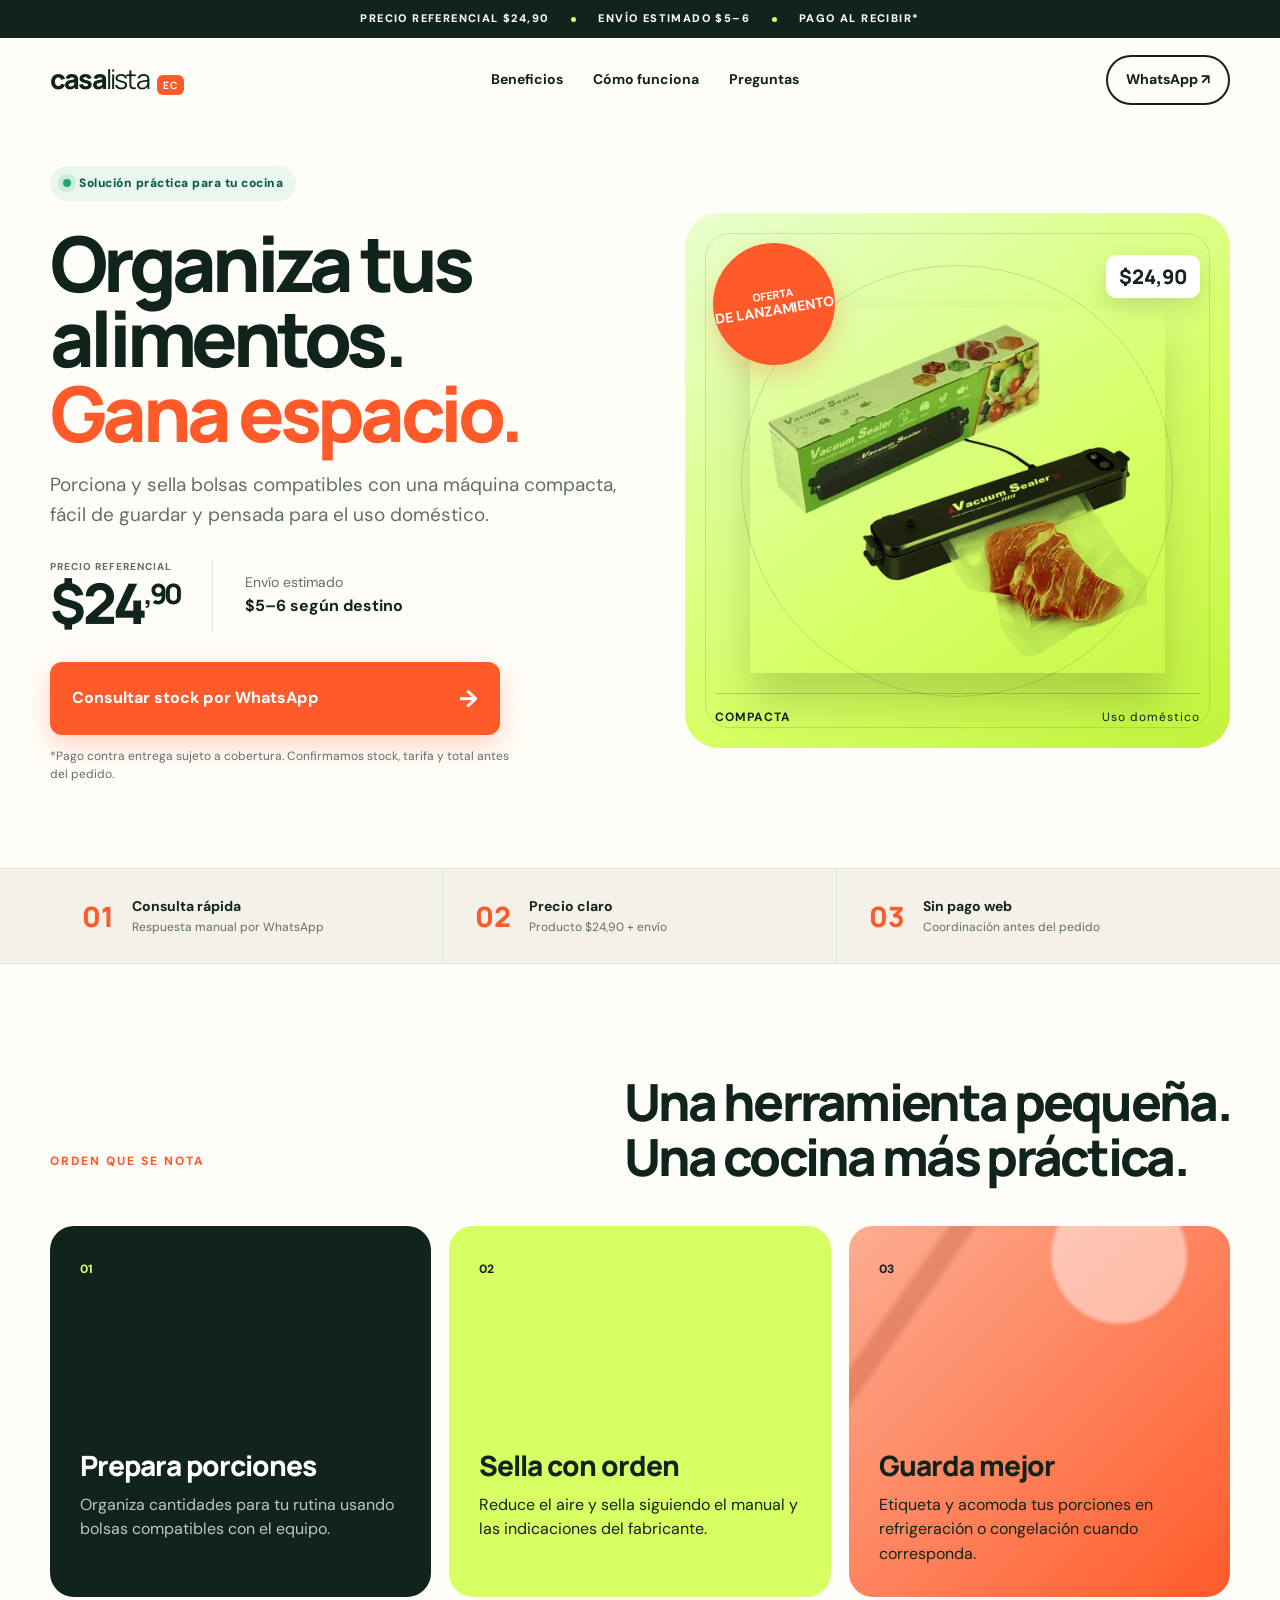
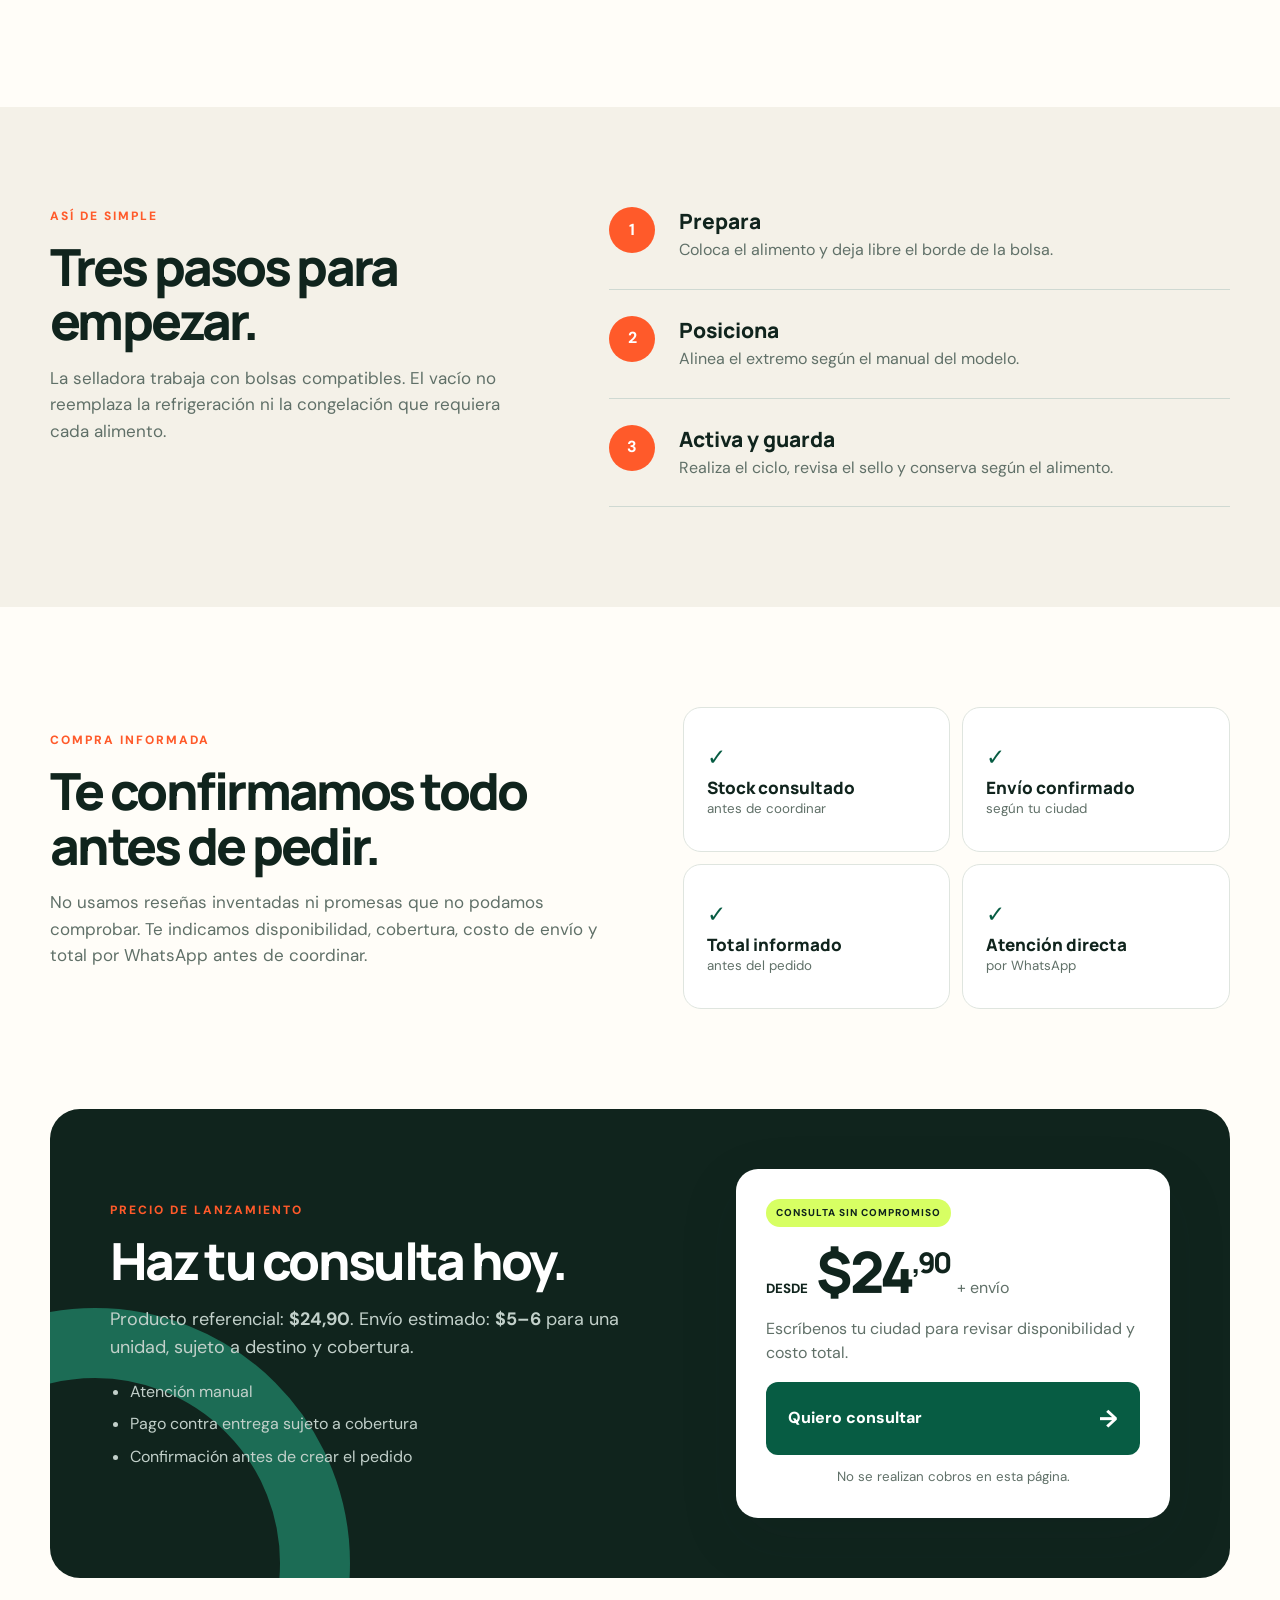
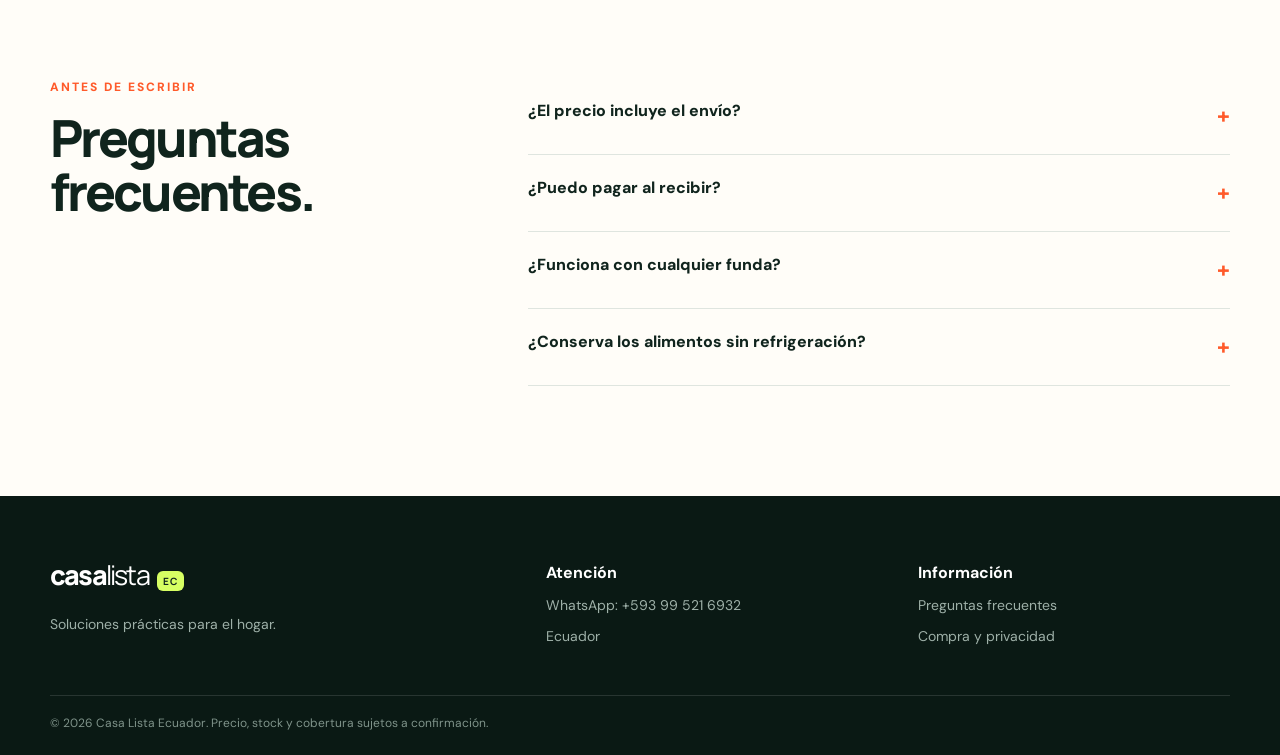
==== index.html @ 7fda0b77 "Launch Casa Lista landing page" ====
<!doctype html>
<html lang="es">
<head>
  <meta charset="utf-8">
  <meta name="viewport" content="width=device-width,initial-scale=1">
  <title>Casa Lista Ecuador | Selladora al vacío</title>
  <meta name="description" content="Selladora al vacío doméstica por $24,90. Consulta cobertura y envío en Ecuador por WhatsApp. Pago contra entrega sujeto a cobertura.">
  <meta name="theme-color" content="#ff5a2a">
  <link rel="icon" href="favicon.svg">
  <link rel="preload" href="assets/selladora.webp" as="image" type="image/webp">
  <link rel="stylesheet" href="styles.css">
</head>
<body>
  <div class="promo-strip" aria-label="Información de la oferta">
    <span>PRECIO REFERENCIAL $24,90</span><i></i><span>ENVÍO ESTIMADO $5–6</span><i></i><span>PAGO AL RECIBIR*</span>
  </div>

  <header class="nav shell">
    <a class="brand" href="#inicio" aria-label="Casa Lista Ecuador">casa<strong>lista</strong><b>EC</b></a>
    <nav aria-label="Navegación principal">
      <a href="#beneficios">Beneficios</a>
      <a href="#como">Cómo funciona</a>
      <a href="#preguntas">Preguntas</a>
    </nav>
    <a class="nav-wa" href="https://wa.me/593995216932?text=Hola%2C%20quiero%20informaci%C3%B3n%20sobre%20la%20selladora%20al%20vac%C3%ADo." target="_blank" rel="noopener">WhatsApp <span>↗</span></a>
  </header>

  <main id="inicio">
    <section class="hero shell">
      <div class="hero-copy">
        <div class="pill"><span></span> Solución práctica para tu cocina</div>
        <h1>Organiza tus alimentos.<br><em>Gana espacio.</em></h1>
        <p class="lead">Porciona y sella bolsas compatibles con una máquina compacta, fácil de guardar y pensada para el uso doméstico.</p>
        <div class="offer-row">
          <div><small>PRECIO REFERENCIAL</small><strong>$24<sup>,90</sup></strong></div>
          <p>Envío estimado<br><b>$5–6 según destino</b></p>
        </div>
        <a class="primary-cta" href="https://wa.me/593995216932?text=Hola%2C%20quiero%20confirmar%20stock%20de%20la%20selladora%20al%20vac%C3%ADo%20y%20el%20env%C3%ADo%20a%20mi%20ciudad." target="_blank" rel="noopener">Consultar stock por WhatsApp <span>→</span></a>
        <p class="fine">*Pago contra entrega sujeto a cobertura. Confirmamos stock, tarifa y total antes del pedido.</p>
      </div>
      <div class="product-stage" aria-label="Imagen del producto">
        <div class="burst">OFERTA<br><b>DE LANZAMIENTO</b></div>
        <div class="price-float">$24,90</div>
        <img src="assets/selladora.webp" alt="Selladora al vacío negra con caja y bolsa sellada" width="800" height="700">
        <div class="stage-note"><b>COMPACTA</b><span>Uso doméstico</span></div>
      </div>
    </section>

    <section class="trust-bar">
      <div class="shell trust-grid">
        <div><b>01</b><span><strong>Consulta rápida</strong>Respuesta manual por WhatsApp</span></div>
        <div><b>02</b><span><strong>Precio claro</strong>Producto $24,90 + envío</span></div>
        <div><b>03</b><span><strong>Sin pago web</strong>Coordinación antes del pedido</span></div>
      </div>
    </section>

    <section class="benefits shell" id="beneficios">
      <div class="section-head">
        <p class="kicker">ORDEN QUE SE NOTA</p>
        <h2>Una herramienta pequeña.<br>Una cocina más práctica.</h2>
      </div>
      <div class="benefit-grid">
        <article class="feature feature-dark"><span>01</span><h3>Prepara porciones</h3><p>Organiza cantidades para tu rutina usando bolsas compatibles con el equipo.</p></article>
        <article class="feature feature-lime"><span>02</span><h3>Sella con orden</h3><p>Reduce el aire y sella siguiendo el manual y las indicaciones del fabricante.</p></article>
        <article class="feature feature-photo"><div class="overlay"><span>03</span><h3>Guarda mejor</h3><p>Etiqueta y acomoda tus porciones en refrigeración o congelación cuando corresponda.</p></div></article>
      </div>
    </section>

    <section class="how" id="como">
      <div class="shell how-grid">
        <div>
          <p class="kicker">ASÍ DE SIMPLE</p>
          <h2>Tres pasos para empezar.</h2>
          <p class="muted">La selladora trabaja con bolsas compatibles. El vacío no reemplaza la refrigeración ni la congelación que requiera cada alimento.</p>
        </div>
        <ol>
          <li><b>1</b><div><strong>Prepara</strong><span>Coloca el alimento y deja libre el borde de la bolsa.</span></div></li>
          <li><b>2</b><div><strong>Posiciona</strong><span>Alinea el extremo según el manual del modelo.</span></div></li>
          <li><b>3</b><div><strong>Activa y guarda</strong><span>Realiza el ciclo, revisa el sello y conserva según el alimento.</span></div></li>
        </ol>
      </div>
    </section>

    <section class="proof shell">
      <div class="proof-copy">
        <p class="kicker">COMPRA INFORMADA</p>
        <h2>Te confirmamos todo antes de pedir.</h2>
        <p>No usamos reseñas inventadas ni promesas que no podamos comprobar. Te indicamos disponibilidad, cobertura, costo de envío y total por WhatsApp antes de coordinar.</p>
      </div>
      <div class="proof-cards">
        <div><span>✓</span><b>Stock consultado</b><small>antes de coordinar</small></div>
        <div><span>✓</span><b>Envío confirmado</b><small>según tu ciudad</small></div>
        <div><span>✓</span><b>Total informado</b><small>antes del pedido</small></div>
        <div><span>✓</span><b>Atención directa</b><small>por WhatsApp</small></div>
      </div>
    </section>

    <section class="sale shell" id="pedido">
      <div class="sale-copy">
        <p class="kicker">PRECIO DE LANZAMIENTO</p>
        <h2>Haz tu consulta hoy.</h2>
        <p>Producto referencial: <b>$24,90</b>. Envío estimado: <b>$5–6</b> para una unidad, sujeto a destino y cobertura.</p>
        <ul><li>Atención manual</li><li>Pago contra entrega sujeto a cobertura</li><li>Confirmación antes de crear el pedido</li></ul>
      </div>
      <div class="sale-card">
        <span class="sale-label">CONSULTA SIN COMPROMISO</span>
        <div class="sale-price"><small>DESDE</small><b>$24<sup>,90</sup></b><span>+ envío</span></div>
        <p>Escríbenos tu ciudad para revisar disponibilidad y costo total.</p>
        <a class="primary-cta green" href="https://wa.me/593995216932?text=Hola%2C%20estoy%20en%20%5BESCRIBE%20TU%20CIUDAD%5D%20y%20quiero%20confirmar%20el%20precio%20total%20de%20la%20selladora." target="_blank" rel="noopener">Quiero consultar <span>→</span></a>
        <small>No se realizan cobros en esta página.</small>
      </div>
    </section>

    <section class="faq shell" id="preguntas">
      <div><p class="kicker">ANTES DE ESCRIBIR</p><h2>Preguntas frecuentes.</h2></div>
      <div class="questions">
        <details><summary>¿El precio incluye el envío?</summary><p>No. El producto tiene un precio referencial de $24,90 y el envío se estima entre $5 y $6 según el destino. Confirmamos el total antes del pedido.</p></details>
        <details><summary>¿Puedo pagar al recibir?</summary><p>El pago contra entrega depende de la cobertura disponible para tu ciudad y dirección. Se confirma por WhatsApp.</p></details>
        <details><summary>¿Funciona con cualquier funda?</summary><p>Requiere bolsas compatibles con selladoras al vacío. Confirma los accesorios incluidos y la compatibilidad antes de pedir.</p></details>
        <details><summary>¿Conserva los alimentos sin refrigeración?</summary><p>No. El sellado al vacío no sustituye la refrigeración o congelación que requiera cada alimento.</p></details>
      </div>
    </section>
  </main>

  <footer>
    <div class="shell footer-grid">
      <div><a class="brand light" href="#inicio">casa<strong>lista</strong><b>EC</b></a><p>Soluciones prácticas para el hogar.</p></div>
      <div><b>Atención</b><a href="https://wa.me/593995216932" target="_blank" rel="noopener">WhatsApp: +593 99 521 6932</a><span>Ecuador</span></div>
      <div><b>Información</b><a href="#preguntas">Preguntas frecuentes</a><a href="privacidad.html">Compra y privacidad</a></div>
    </div>
    <p class="footer-note">© 2026 Casa Lista Ecuador. Precio, stock y cobertura sujetos a confirmación.</p>
  </footer>

  <a class="sticky-wa" href="https://wa.me/593995216932?text=Hola%2C%20quiero%20consultar%20por%20la%20selladora." target="_blank" rel="noopener" aria-label="Consultar por WhatsApp"><span>●</span> Consultar por WhatsApp</a>
</body>
</html>
---- styles.css ----
@import url('https://fonts.googleapis.com/css2?family=DM+Sans:wght@400;500;600;700;800&family=Manrope:wght@700;800&display=swap');
:root{--ink:#10241d;--paper:#fffdf8;--orange:#ff5a2a;--orange-dark:#dc3f14;--lime:#d7ff63;--green:#075c43;--cream:#f4f1e8;--muted:#607068;--line:#dfe5df;--white:#fff;--shadow:0 20px 60px rgba(16,36,29,.12)}
*{box-sizing:border-box}html{scroll-behavior:smooth;scroll-padding-top:85px}body{margin:0;color:var(--ink);background:var(--paper);font:16px/1.55 'DM Sans',sans-serif}a{color:inherit;text-decoration:none}img{max-width:100%;display:block}.shell{width:min(1180px,calc(100% - 40px));margin-inline:auto}.promo-strip{height:38px;padding:8px 18px;display:flex;align-items:center;justify-content:center;gap:22px;background:var(--ink);color:white;font-size:11px;font-weight:800;letter-spacing:1.4px;text-align:center}.promo-strip i{width:5px;height:5px;background:var(--lime);border-radius:50%}.nav{height:84px;display:flex;align-items:center;justify-content:space-between;gap:35px}.brand{font:800 27px/1 'Manrope',sans-serif;letter-spacing:-1.8px}.brand strong{font-weight:400}.brand b{display:inline-grid;place-items:center;margin-left:8px;padding:5px 6px;border-radius:6px;background:var(--orange);color:white;font-size:10px;letter-spacing:1px}.nav nav{display:flex;gap:30px;font-size:14px;font-weight:700}.nav nav a:hover{color:var(--orange)}.nav-wa{padding:12px 18px;border:2px solid var(--ink);border-radius:999px;font-size:14px;font-weight:800}.nav-wa:hover{background:var(--ink);color:white}.hero{min-height:660px;padding-block:44px 72px;display:grid;grid-template-columns:1.03fr .97fr;gap:56px;align-items:center}.pill{display:inline-flex;align-items:center;gap:8px;padding:8px 13px;border-radius:999px;background:#eaf7ef;color:var(--green);font-size:12px;font-weight:800;letter-spacing:.5px}.pill span{width:8px;height:8px;border-radius:50%;background:#22a672;box-shadow:0 0 0 5px #c9edda}.hero h1{margin:24px 0 20px;font:800 clamp(48px,6vw,82px)/.98 'Manrope',sans-serif;letter-spacing:-4.7px}.hero h1 em{color:var(--orange);font-style:normal}.lead{max-width:590px;color:var(--muted);font-size:19px}.offer-row{display:flex;align-items:center;gap:32px;margin:30px 0}.offer-row>div{padding-right:32px;border-right:1px solid var(--line)}.offer-row small{display:block;color:var(--muted);font-size:10px;font-weight:800;letter-spacing:1px}.offer-row strong{font:800 56px/1 'Manrope',sans-serif;letter-spacing:-3px}.offer-row sup,.sale-price sup{font-size:.5em;vertical-align:super}.offer-row p{margin:0;color:var(--muted);font-size:14px}.offer-row p b{color:var(--ink);font-size:16px}.primary-cta{display:flex;align-items:center;justify-content:space-between;gap:24px;width:min(100%,450px);padding:18px 22px;border-radius:12px;background:var(--orange);color:white;font-weight:800;box-shadow:0 10px 26px rgba(255,90,42,.25);transition:.2s}.primary-cta:hover{transform:translateY(-2px);background:var(--orange-dark)}.primary-cta span{font-size:24px}.fine{font-size:12px;color:var(--muted);max-width:470px}.product-stage{position:relative;min-height:535px;display:grid;place-items:center;padding:70px 28px 50px;overflow:hidden;border-radius:34px;background:linear-gradient(145deg,#e7ffd0,#d7ff63 60%,#c1f43c)}.product-stage:before{content:"";position:absolute;width:430px;height:430px;border:1px solid rgba(16,36,29,.15);border-radius:50%}.product-stage:after{content:"";position:absolute;inset:20px;border:1px solid rgba(16,36,29,.12);border-radius:24px}.product-stage img{position:relative;z-index:2;width:100%;max-height:365px;object-fit:contain;mix-blend-mode:multiply;filter:drop-shadow(0 28px 22px rgba(16,36,29,.18))}.burst{position:absolute;z-index:3;top:30px;left:28px;width:122px;height:122px;display:grid;place-content:center;text-align:center;border-radius:50%;background:var(--orange);color:white;font-size:11px;font-weight:700;line-height:1.2;transform:rotate(-9deg);box-shadow:0 10px 25px #ff5a2a45}.burst b{font-size:14px}.price-float{position:absolute;z-index:3;top:42px;right:30px;padding:8px 13px;border-radius:10px;background:white;font:800 20px 'Manrope',sans-serif;box-shadow:0 8px 25px #10241d22}.stage-note{position:absolute;z-index:3;left:30px;right:30px;bottom:22px;display:flex;justify-content:space-between;border-top:1px solid rgba(16,36,29,.2);padding-top:14px;font-size:12px;letter-spacing:1px}.trust-bar{background:var(--cream);border-block:1px solid var(--line)}.trust-grid{display:grid;grid-template-columns:repeat(3,1fr)}.trust-grid>div{display:flex;align-items:center;gap:18px;padding:27px 32px;border-right:1px solid var(--line)}.trust-grid>div:last-child{border:0}.trust-grid b{font:800 28px 'Manrope',sans-serif;color:var(--orange)}.trust-grid span{display:grid;font-size:12px;color:var(--muted)}.trust-grid strong{color:var(--ink);font-size:14px}.benefits{padding-block:110px}.section-head{display:flex;align-items:end;justify-content:space-between;margin-bottom:42px}.section-head h2,.how h2,.proof h2,.sale h2,.faq h2{margin:0;font:800 clamp(35px,4vw,54px)/1.07 'Manrope',sans-serif;letter-spacing:-2.7px}.kicker{margin:0 0 13px;color:var(--orange);font-size:12px;font-weight:800;letter-spacing:2px}.benefit-grid{display:grid;grid-template-columns:repeat(3,1fr);gap:18px}.feature{min-height:370px;padding:30px;border-radius:24px}.feature span{font-size:12px;font-weight:800}.feature h3{margin:165px 0 9px;font:800 28px 'Manrope',sans-serif;letter-spacing:-1px}.feature p{margin:0}.feature-dark{background:var(--ink);color:white}.feature-dark span{color:var(--lime)}.feature-dark p{color:#b9c9c2}.feature-lime{background:var(--lime)}.feature-photo{position:relative;overflow:hidden;background:linear-gradient(135deg,#fdad91,#ff5a2a)}.feature-photo:before{content:"";position:absolute;inset:-20%;background:radial-gradient(circle at 65% 20%,#fff7 0 12%,transparent 13%),linear-gradient(125deg,transparent 25%,#8b250b33 26% 28%,transparent 29%)}.feature-photo .overlay{position:relative;z-index:2}.how{padding-block:100px;background:var(--cream)}.how-grid{display:grid;grid-template-columns:.85fr 1.15fr;gap:100px;align-items:start}.muted{color:var(--muted);font-size:17px}.how ol{margin:0;padding:0;list-style:none}.how li{display:flex;gap:24px;padding:26px 0;border-bottom:1px solid #cfd9d2}.how li:first-child{padding-top:0}.how li>b{width:46px;height:46px;display:grid;place-items:center;flex:none;border-radius:50%;background:var(--orange);color:white}.how li div{display:grid;gap:3px}.how li strong{font:800 21px 'Manrope',sans-serif}.how li span{color:var(--muted)}.proof{padding-block:100px;display:grid;grid-template-columns:1fr 1fr;gap:85px;align-items:center}.proof-copy>p:last-child{color:var(--muted);font-size:17px}.proof-cards{display:grid;grid-template-columns:1fr 1fr;gap:12px}.proof-cards div{min-height:145px;padding:23px;border:1px solid var(--line);border-radius:18px;background:white;display:flex;flex-direction:column;justify-content:center}.proof-cards span{color:var(--green);font-size:23px}.proof-cards b{font:800 17px 'Manrope',sans-serif}.proof-cards small{color:var(--muted)}.sale{margin-bottom:100px;padding:60px;border-radius:30px;background:var(--ink);color:white;display:grid;grid-template-columns:1fr .78fr;gap:70px;align-items:center;overflow:hidden;position:relative}.sale:before{content:"";position:absolute;width:370px;height:370px;border-radius:50%;border:70px solid #1c6c55;left:-210px;bottom:-240px}.sale-copy,.sale-card{position:relative;z-index:1}.sale-copy>p:not(.kicker){color:#c2d0ca;font-size:18px}.sale ul{padding-left:20px;color:#c2d0ca}.sale li{margin:8px 0}.sale-card{padding:30px;border-radius:22px;background:white;color:var(--ink);box-shadow:var(--shadow)}.sale-label{display:inline-block;padding:6px 10px;border-radius:999px;background:var(--lime);font-size:10px;font-weight:800;letter-spacing:1px}.sale-price{display:flex;align-items:baseline;gap:8px;margin:16px 0}.sale-price small{font-weight:800}.sale-price b{font:800 57px/1 'Manrope',sans-serif;letter-spacing:-3px}.sale-price span{color:var(--muted)}.sale-card p{color:var(--muted)}.primary-cta.green{background:var(--green);box-shadow:none}.sale-card>small{display:block;margin-top:12px;color:var(--muted);text-align:center}.faq{padding-bottom:110px;display:grid;grid-template-columns:.7fr 1.3fr;gap:100px}.questions details{padding:21px 0;border-bottom:1px solid var(--line)}.questions summary{cursor:pointer;font-weight:800;list-style:none;display:flex;justify-content:space-between}.questions summary:after{content:"+";color:var(--orange);font-size:22px}.questions details[open] summary:after{content:"−"}.questions p{color:var(--muted);margin:12px 32px 0 0}footer{padding:65px 0 22px;background:#0a1914;color:white}.footer-grid{display:grid;grid-template-columns:1.4fr 1fr 1fr;gap:60px}.brand.light b{background:var(--lime);color:var(--ink)}.footer-grid>div{display:flex;flex-direction:column;align-items:flex-start;gap:9px}.footer-grid p,.footer-grid span,.footer-grid a:not(.brand){color:#9eb0a8;font-size:14px}.footer-grid a:not(.brand):hover{color:white}.footer-note{width:min(1180px,calc(100% - 40px));margin:45px auto 0;padding-top:18px;border-top:1px solid #ffffff1f;color:#7f938a;font-size:12px}.sticky-wa{display:none}.legal{max-width:760px;padding-block:70px 110px}.legal h1{font:800 56px/1.05 'Manrope',sans-serif;letter-spacing:-3px}.legal h2{margin:35px 0 7px}.legal p{color:var(--muted)}
@media(max-width:850px){.nav nav{display:none}.hero{grid-template-columns:1fr;padding-top:25px}.hero-copy{order:2}.product-stage{min-height:440px}.trust-grid{grid-template-columns:1fr}.trust-grid>div{border-right:0;border-bottom:1px solid var(--line)}.benefit-grid{grid-template-columns:1fr}.feature{min-height:290px}.feature h3{margin-top:100px}.how-grid,.proof,.sale,.faq{grid-template-columns:1fr;gap:40px}.sale{margin-inline:20px;width:auto;padding:40px 28px}.footer-grid{grid-template-columns:1fr 1fr}.footer-grid>div:first-child{grid-column:1/-1}}
@media(max-width:560px){.shell{width:min(100% - 28px,1180px)}.promo-strip{gap:10px;font-size:9px;letter-spacing:.7px}.promo-strip span:nth-of-type(2){display:none}.nav{height:70px}.nav-wa{padding:9px 13px}.hero{padding-bottom:50px;gap:28px}.hero h1{font-size:47px;letter-spacing:-3px}.lead{font-size:16px}.offer-row{gap:18px}.offer-row>div{padding-right:18px}.offer-row strong{font-size:48px}.product-stage{min-height:370px;border-radius:24px;padding:65px 16px 45px}.product-stage img{max-height:260px}.burst{width:93px;height:93px;left:17px;top:18px;font-size:9px}.burst b{font-size:11px}.price-float{right:18px;top:24px}.stage-note{left:20px;right:20px}.benefits,.how,.proof{padding-block:70px}.section-head{display:block}.section-head h2,.how h2,.proof h2,.sale h2,.faq h2{font-size:38px}.benefit-grid{margin-top:30px}.proof-cards{grid-template-columns:1fr 1fr}.proof-cards div{padding:17px}.sale{margin-bottom:70px}.faq{padding-bottom:80px}.footer-grid{grid-template-columns:1fr}.footer-grid>div:first-child{grid-column:auto}.sticky-wa{display:flex;position:fixed;z-index:20;left:14px;right:14px;bottom:12px;justify-content:center;align-items:center;gap:8px;padding:14px;border-radius:999px;background:#1bab61;color:white;font-weight:800;box-shadow:0 10px 30px #0a191455}.sticky-wa span{font-size:18px}body{padding-bottom:65px}}
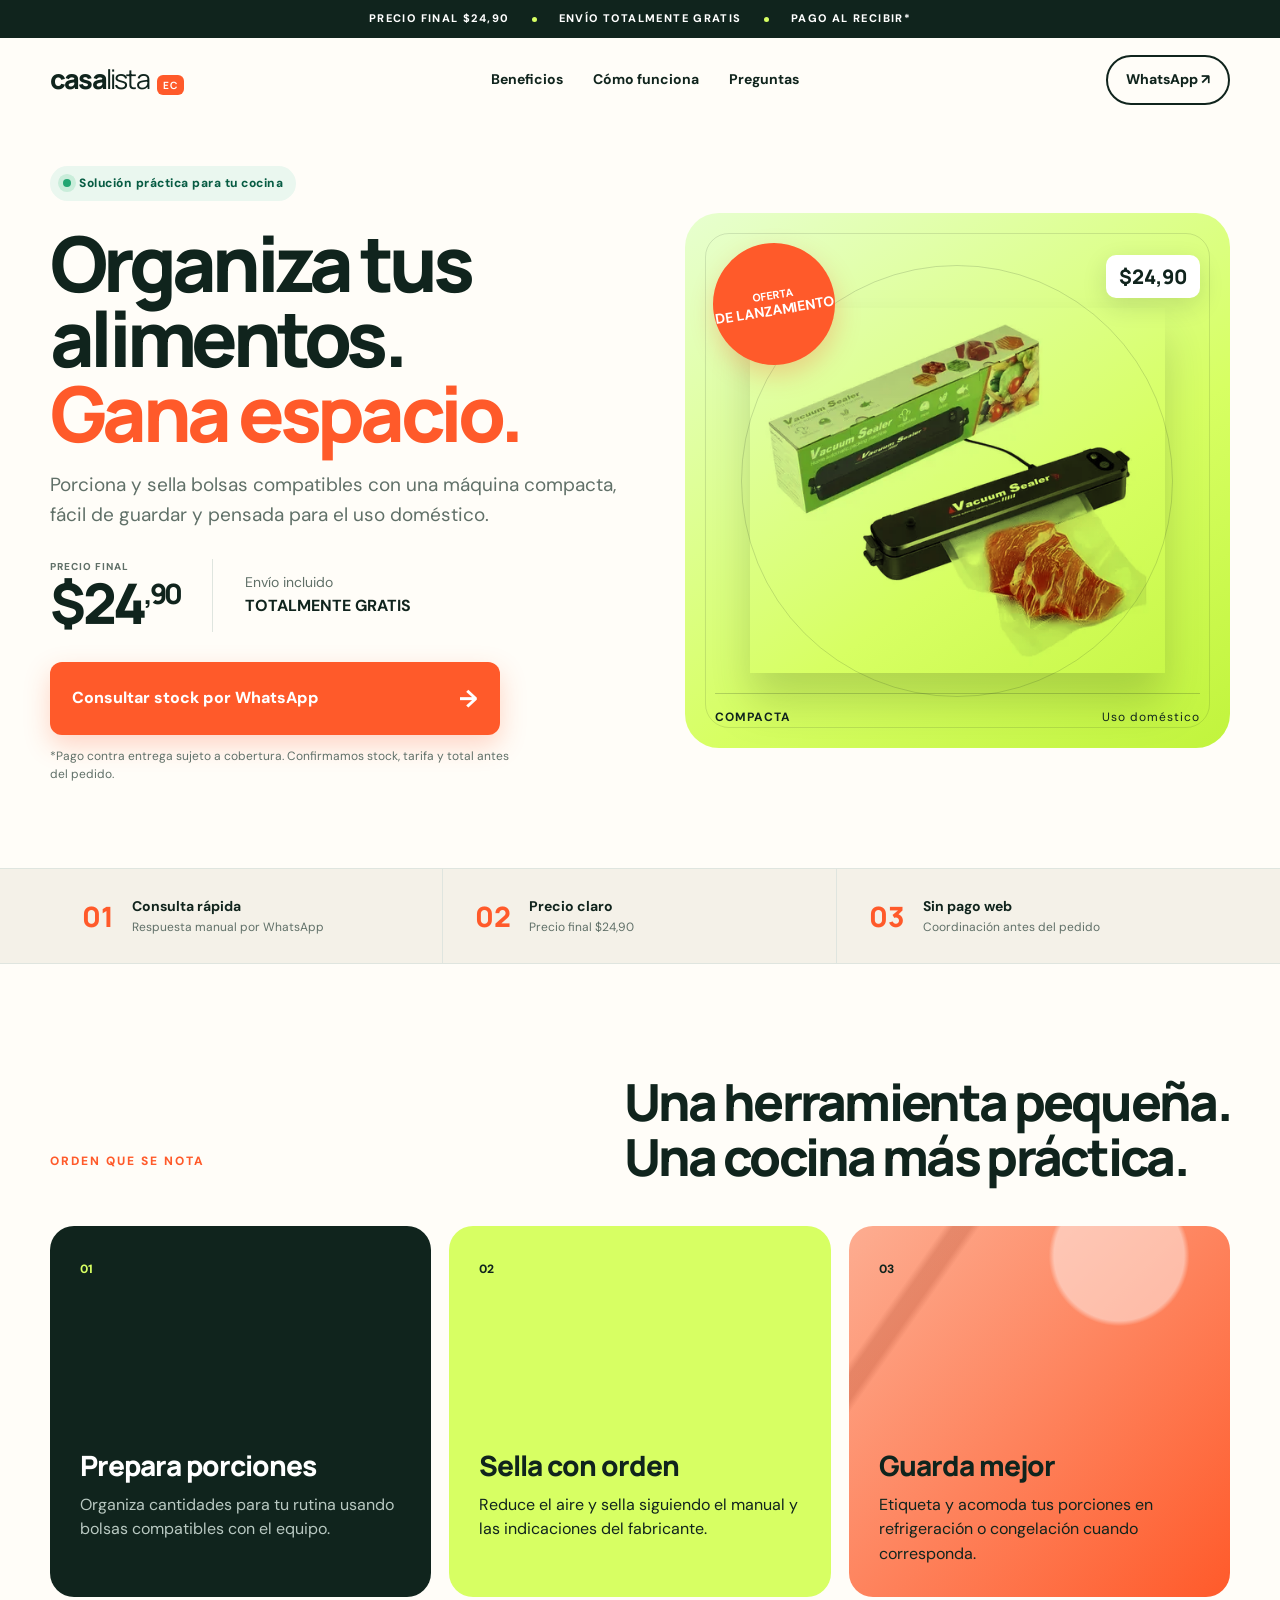
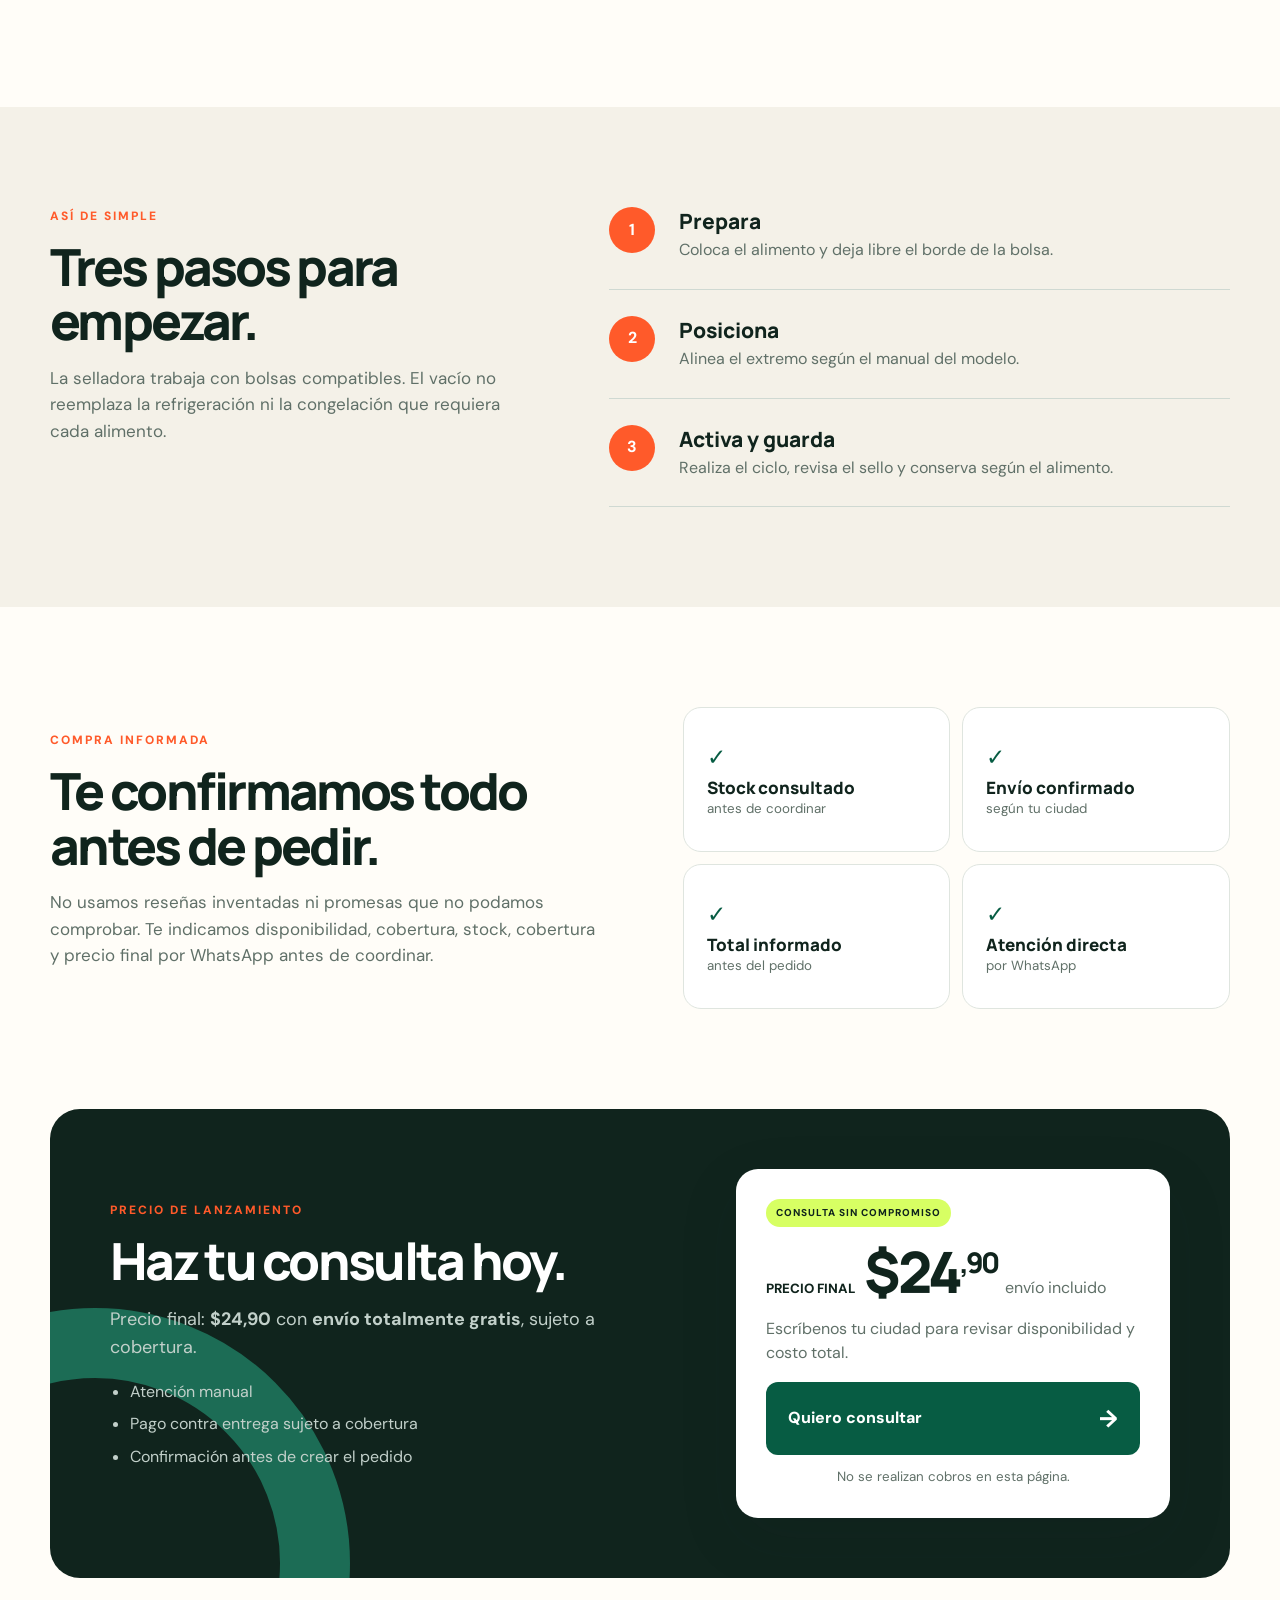
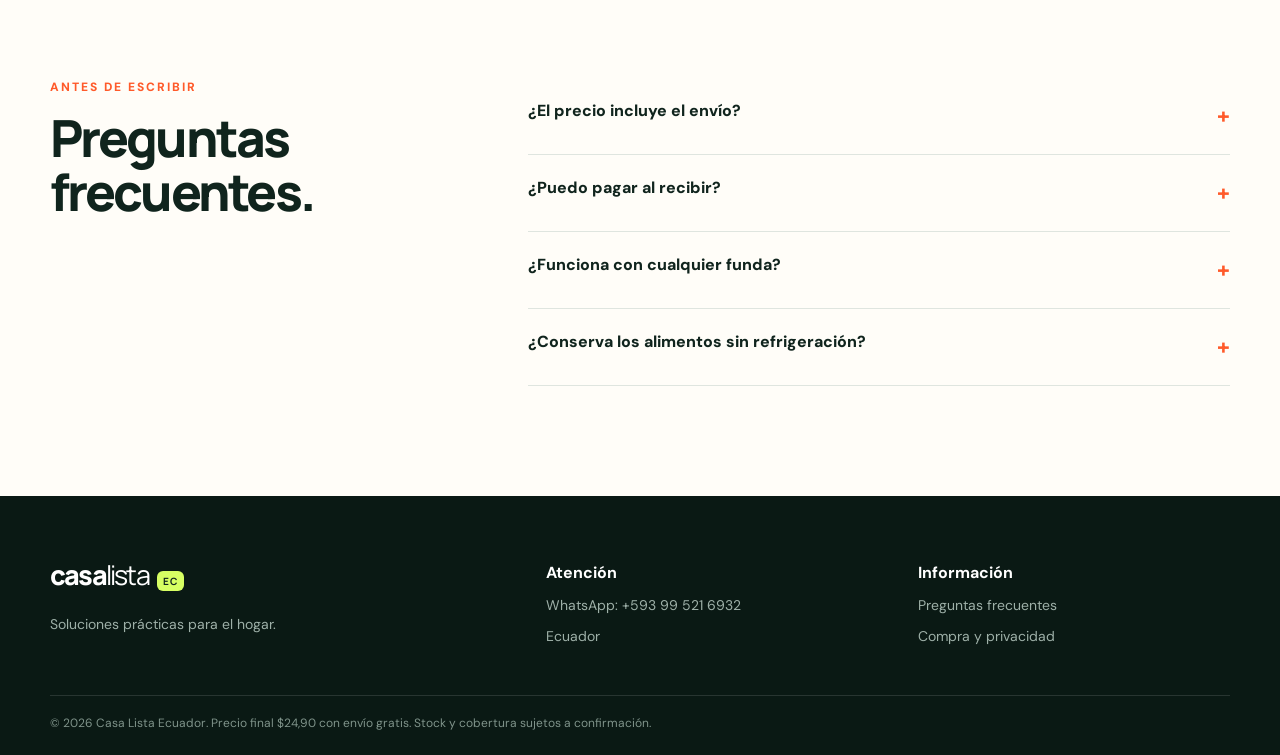
==== commit bae54382: "Include free shipping in final price" ====
--- a/index.html
+++ b/index.html
@@ -4,7 +4,7 @@
   <meta charset="utf-8">
   <meta name="viewport" content="width=device-width,initial-scale=1">
   <title>Casa Lista Ecuador | Selladora al vacío</title>
-  <meta name="description" content="Selladora al vacío doméstica por $24,90. Consulta cobertura y envío en Ecuador por WhatsApp. Pago contra entrega sujeto a cobertura.">
+  <meta name="description" content="Selladora al vacío doméstica por $24,90 con envío totalmente gratis. Consulta cobertura en Ecuador por WhatsApp. Pago contra entrega sujeto a cobertura.">
   <meta name="theme-color" content="#ff5a2a">
   <link rel="icon" href="favicon.svg">
   <link rel="preload" href="assets/selladora.webp" as="image" type="image/webp">
@@ -12,7 +12,7 @@
 </head>
 <body>
   <div class="promo-strip" aria-label="Información de la oferta">
-    <span>PRECIO REFERENCIAL $24,90</span><i></i><span>ENVÍO ESTIMADO $5–6</span><i></i><span>PAGO AL RECIBIR*</span>
+    <span>PRECIO FINAL $24,90</span><i></i><span>ENVÍO TOTALMENTE GRATIS</span><i></i><span>PAGO AL RECIBIR*</span>
   </div>
 
   <header class="nav shell">
@@ -32,10 +32,10 @@
         <h1>Organiza tus alimentos.<br><em>Gana espacio.</em></h1>
         <p class="lead">Porciona y sella bolsas compatibles con una máquina compacta, fácil de guardar y pensada para el uso doméstico.</p>
         <div class="offer-row">
-          <div><small>PRECIO REFERENCIAL</small><strong>$24<sup>,90</sup></strong></div>
-          <p>Envío estimado<br><b>$5–6 según destino</b></p>
+          <div><small>PRECIO FINAL</small><strong>$24<sup>,90</sup></strong></div>
+          <p>Envío incluido<br><b>TOTALMENTE GRATIS</b></p>
         </div>
-        <a class="primary-cta" href="https://wa.me/593995216932?text=Hola%2C%20quiero%20confirmar%20stock%20de%20la%20selladora%20al%20vac%C3%ADo%20y%20el%20env%C3%ADo%20a%20mi%20ciudad." target="_blank" rel="noopener">Consultar stock por WhatsApp <span>→</span></a>
+        <a class="primary-cta" href="https://wa.me/593995216932?text=Hola%2C%20quiero%20confirmar%20stock%20de%20la%20selladora%20al%20vac%C3%ADo%20con%20env%C3%ADo%20gratis%20a%20mi%20ciudad." target="_blank" rel="noopener">Consultar stock por WhatsApp <span>→</span></a>
         <p class="fine">*Pago contra entrega sujeto a cobertura. Confirmamos stock, tarifa y total antes del pedido.</p>
       </div>
       <div class="product-stage" aria-label="Imagen del producto">
@@ -49,7 +49,7 @@
     <section class="trust-bar">
       <div class="shell trust-grid">
         <div><b>01</b><span><strong>Consulta rápida</strong>Respuesta manual por WhatsApp</span></div>
-        <div><b>02</b><span><strong>Precio claro</strong>Producto $24,90 + envío</span></div>
+        <div><b>02</b><span><strong>Precio claro</strong>Precio final $24,90</span></div>
         <div><b>03</b><span><strong>Sin pago web</strong>Coordinación antes del pedido</span></div>
       </div>
     </section>
@@ -85,7 +85,7 @@
       <div class="proof-copy">
         <p class="kicker">COMPRA INFORMADA</p>
         <h2>Te confirmamos todo antes de pedir.</h2>
-        <p>No usamos reseñas inventadas ni promesas que no podamos comprobar. Te indicamos disponibilidad, cobertura, costo de envío y total por WhatsApp antes de coordinar.</p>
+        <p>No usamos reseñas inventadas ni promesas que no podamos comprobar. Te indicamos disponibilidad, cobertura, stock, cobertura y precio final por WhatsApp antes de coordinar.</p>
       </div>
       <div class="proof-cards">
         <div><span>✓</span><b>Stock consultado</b><small>antes de coordinar</small></div>
@@ -99,14 +99,14 @@
       <div class="sale-copy">
         <p class="kicker">PRECIO DE LANZAMIENTO</p>
         <h2>Haz tu consulta hoy.</h2>
-        <p>Producto referencial: <b>$24,90</b>. Envío estimado: <b>$5–6</b> para una unidad, sujeto a destino y cobertura.</p>
+        <p>Precio final: <b>$24,90</b> con <b>envío totalmente gratis</b>, sujeto a cobertura.</p>
         <ul><li>Atención manual</li><li>Pago contra entrega sujeto a cobertura</li><li>Confirmación antes de crear el pedido</li></ul>
       </div>
       <div class="sale-card">
         <span class="sale-label">CONSULTA SIN COMPROMISO</span>
-        <div class="sale-price"><small>DESDE</small><b>$24<sup>,90</sup></b><span>+ envío</span></div>
+        <div class="sale-price"><small>PRECIO FINAL</small><b>$24<sup>,90</sup></b><span>envío incluido</span></div>
         <p>Escríbenos tu ciudad para revisar disponibilidad y costo total.</p>
-        <a class="primary-cta green" href="https://wa.me/593995216932?text=Hola%2C%20estoy%20en%20%5BESCRIBE%20TU%20CIUDAD%5D%20y%20quiero%20confirmar%20el%20precio%20total%20de%20la%20selladora." target="_blank" rel="noopener">Quiero consultar <span>→</span></a>
+        <a class="primary-cta green" href="https://wa.me/593995216932?text=Hola%2C%20estoy%20en%20%5BESCRIBE%20TU%20CIUDAD%5D%20y%20quiero%20confirmar%20stock%20de%20la%20selladora%20a%20%2424%2C90%20con%20env%C3%ADo%20gratis." target="_blank" rel="noopener">Quiero consultar <span>→</span></a>
         <small>No se realizan cobros en esta página.</small>
       </div>
     </section>
@@ -114,7 +114,7 @@
     <section class="faq shell" id="preguntas">
       <div><p class="kicker">ANTES DE ESCRIBIR</p><h2>Preguntas frecuentes.</h2></div>
       <div class="questions">
-        <details><summary>¿El precio incluye el envío?</summary><p>No. El producto tiene un precio referencial de $24,90 y el envío se estima entre $5 y $6 según el destino. Confirmamos el total antes del pedido.</p></details>
+        <details><summary>¿El precio incluye el envío?</summary><p>Sí. Los $24,90 incluyen el producto y el envío. Solo confirmamos que exista cobertura para tu ciudad antes de coordinar el pedido.</p></details>
         <details><summary>¿Puedo pagar al recibir?</summary><p>El pago contra entrega depende de la cobertura disponible para tu ciudad y dirección. Se confirma por WhatsApp.</p></details>
         <details><summary>¿Funciona con cualquier funda?</summary><p>Requiere bolsas compatibles con selladoras al vacío. Confirma los accesorios incluidos y la compatibilidad antes de pedir.</p></details>
         <details><summary>¿Conserva los alimentos sin refrigeración?</summary><p>No. El sellado al vacío no sustituye la refrigeración o congelación que requiera cada alimento.</p></details>
@@ -128,7 +128,7 @@
       <div><b>Atención</b><a href="https://wa.me/593995216932" target="_blank" rel="noopener">WhatsApp: +593 99 521 6932</a><span>Ecuador</span></div>
       <div><b>Información</b><a href="#preguntas">Preguntas frecuentes</a><a href="privacidad.html">Compra y privacidad</a></div>
     </div>
-    <p class="footer-note">© 2026 Casa Lista Ecuador. Precio, stock y cobertura sujetos a confirmación.</p>
+    <p class="footer-note">© 2026 Casa Lista Ecuador. Precio final $24,90 con envío gratis. Stock y cobertura sujetos a confirmación.</p>
   </footer>
 
   <a class="sticky-wa" href="https://wa.me/593995216932?text=Hola%2C%20quiero%20consultar%20por%20la%20selladora." target="_blank" rel="noopener" aria-label="Consultar por WhatsApp"><span>●</span> Consultar por WhatsApp</a>
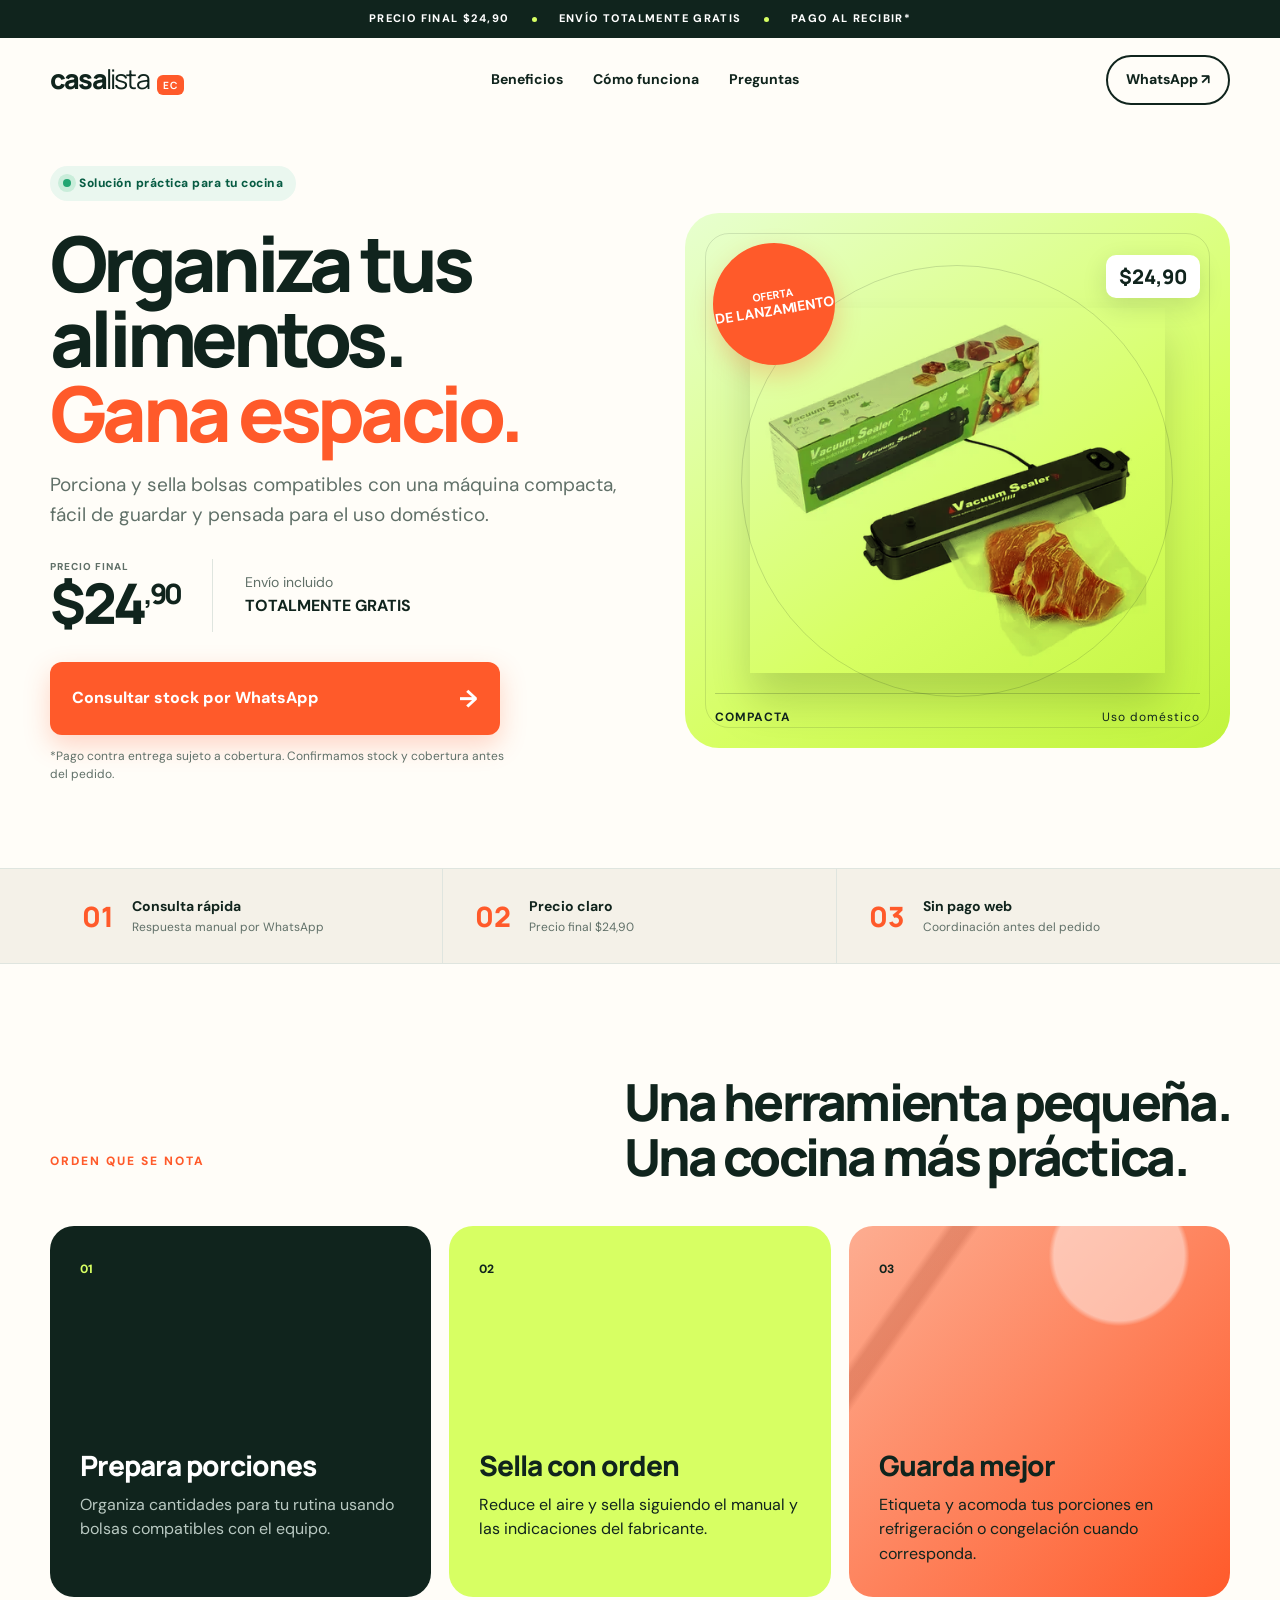
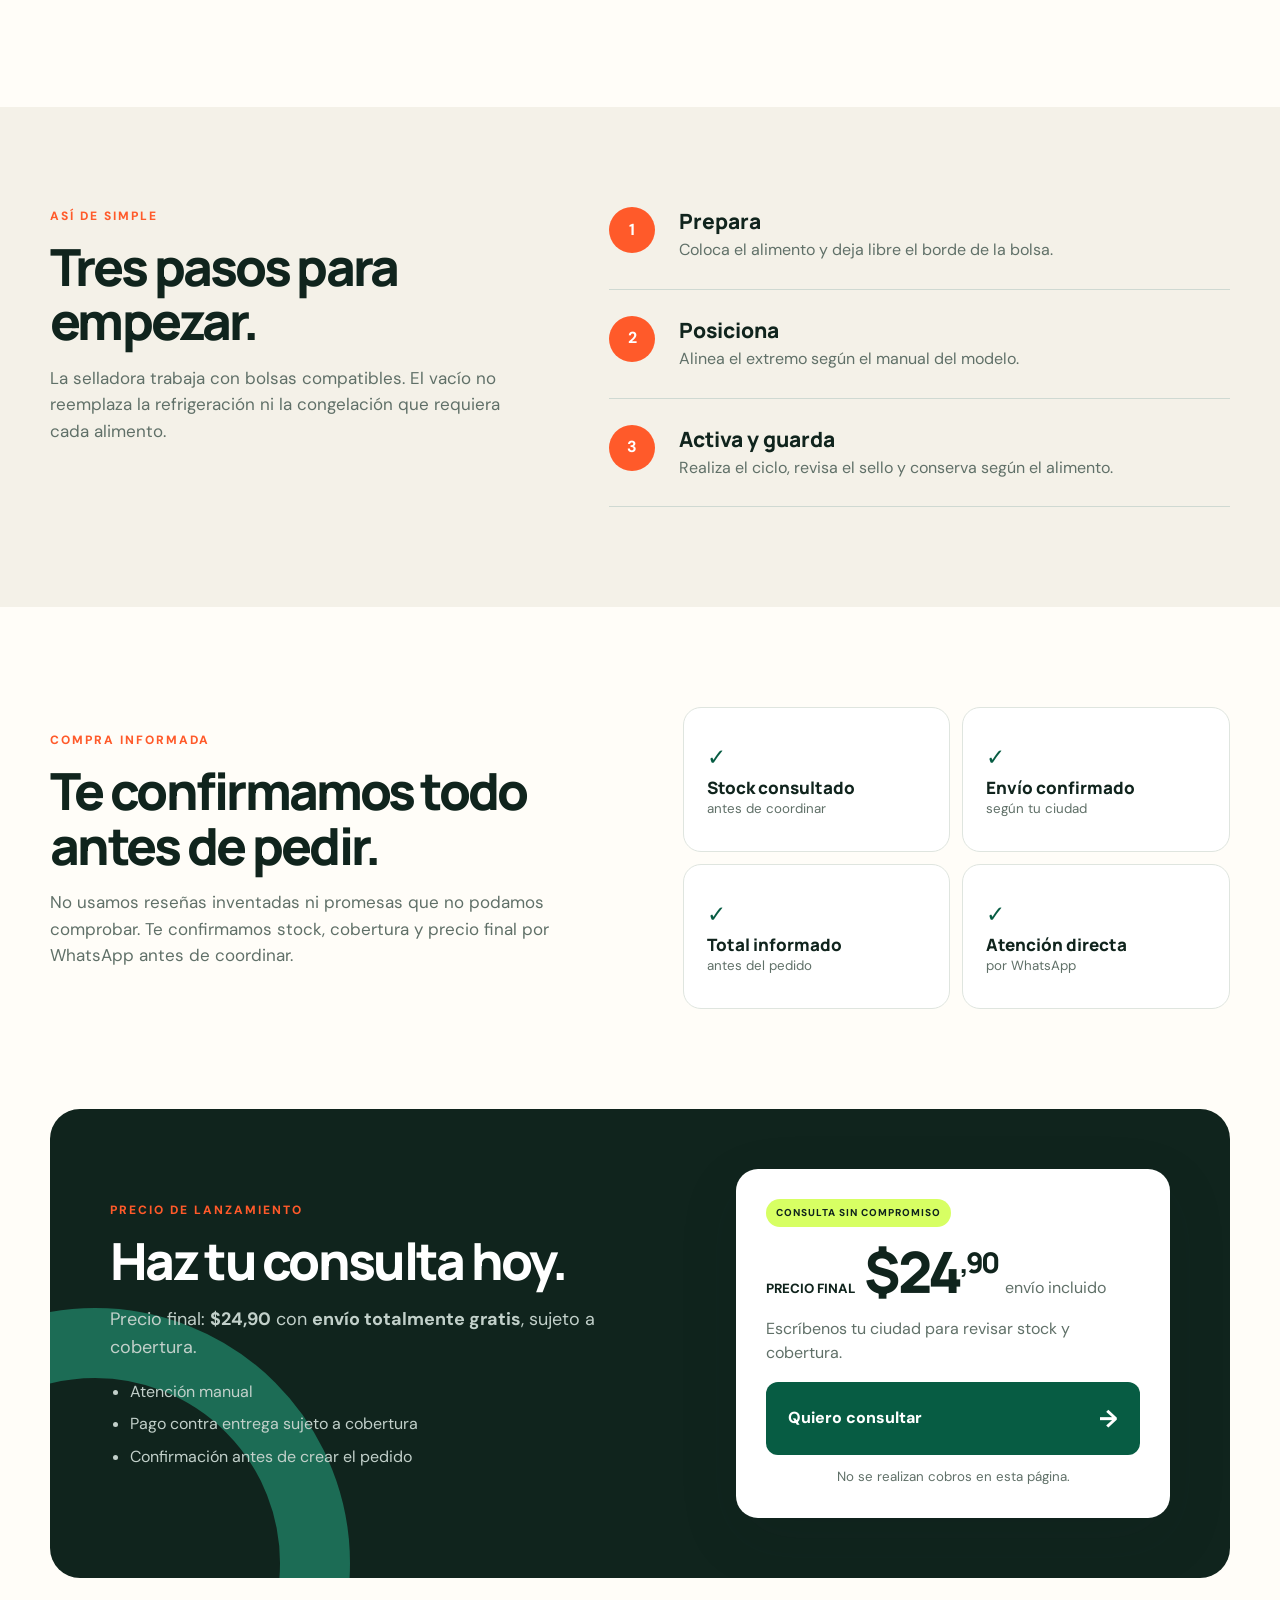
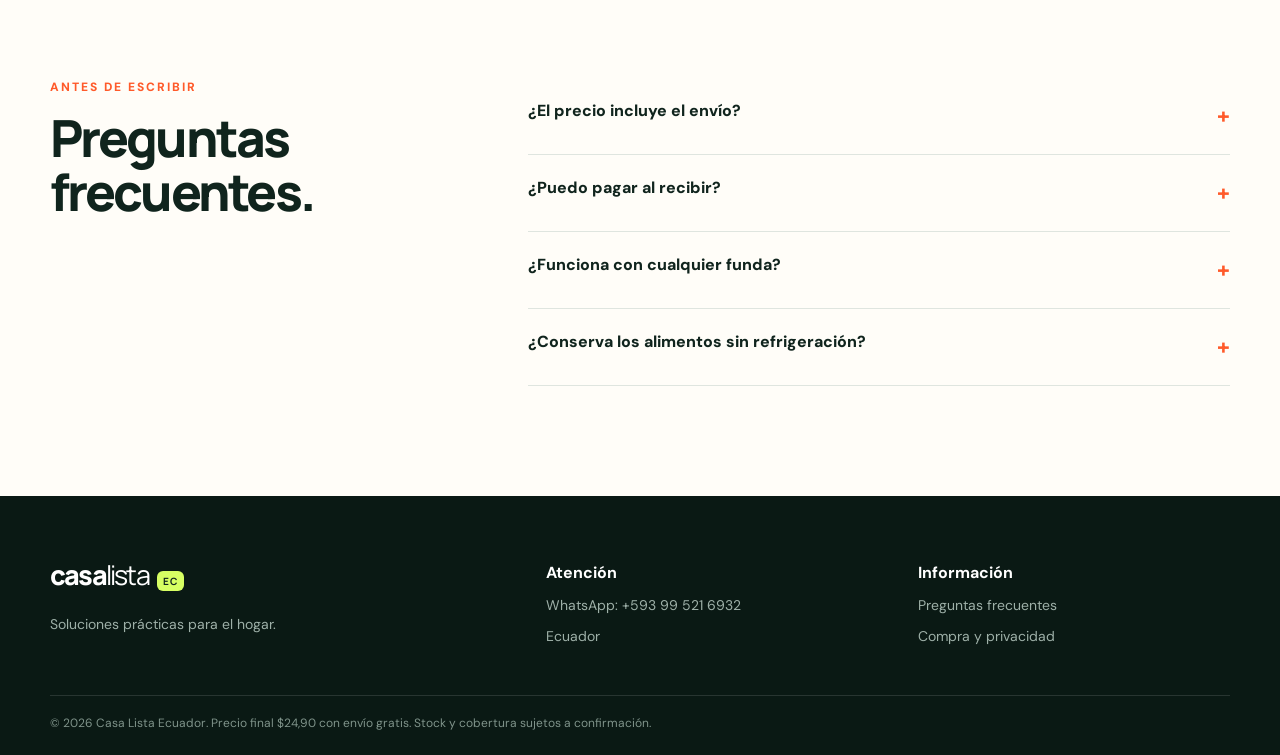
==== commit 35ce4844: "Clarify free shipping offer" ====
--- a/index.html
+++ b/index.html
@@ -12,7 +12,7 @@
 </head>
 <body>
   <div class="promo-strip" aria-label="Información de la oferta">
-    <span>PRECIO FINAL $24,90</span><i></i><span>ENVÍO TOTALMENTE GRATIS</span><i></i><span>PAGO AL RECIBIR*</span>
+    <span>PRECIO FINAL $24,90</span><i></i><span class="ship-free">ENVÍO TOTALMENTE GRATIS</span><i></i><span>PAGO AL RECIBIR*</span>
   </div>
 
   <header class="nav shell">
@@ -36,7 +36,7 @@
           <p>Envío incluido<br><b>TOTALMENTE GRATIS</b></p>
         </div>
         <a class="primary-cta" href="https://wa.me/593995216932?text=Hola%2C%20quiero%20confirmar%20stock%20de%20la%20selladora%20al%20vac%C3%ADo%20con%20env%C3%ADo%20gratis%20a%20mi%20ciudad." target="_blank" rel="noopener">Consultar stock por WhatsApp <span>→</span></a>
-        <p class="fine">*Pago contra entrega sujeto a cobertura. Confirmamos stock, tarifa y total antes del pedido.</p>
+        <p class="fine">*Pago contra entrega sujeto a cobertura. Confirmamos stock y cobertura antes del pedido.</p>
       </div>
       <div class="product-stage" aria-label="Imagen del producto">
         <div class="burst">OFERTA<br><b>DE LANZAMIENTO</b></div>
@@ -85,7 +85,7 @@
       <div class="proof-copy">
         <p class="kicker">COMPRA INFORMADA</p>
         <h2>Te confirmamos todo antes de pedir.</h2>
-        <p>No usamos reseñas inventadas ni promesas que no podamos comprobar. Te indicamos disponibilidad, cobertura, stock, cobertura y precio final por WhatsApp antes de coordinar.</p>
+        <p>No usamos reseñas inventadas ni promesas que no podamos comprobar. Te confirmamos stock, cobertura y precio final por WhatsApp antes de coordinar.</p>
       </div>
       <div class="proof-cards">
         <div><span>✓</span><b>Stock consultado</b><small>antes de coordinar</small></div>
@@ -105,7 +105,7 @@
       <div class="sale-card">
         <span class="sale-label">CONSULTA SIN COMPROMISO</span>
         <div class="sale-price"><small>PRECIO FINAL</small><b>$24<sup>,90</sup></b><span>envío incluido</span></div>
-        <p>Escríbenos tu ciudad para revisar disponibilidad y costo total.</p>
+        <p>Escríbenos tu ciudad para revisar stock y cobertura.</p>
         <a class="primary-cta green" href="https://wa.me/593995216932?text=Hola%2C%20estoy%20en%20%5BESCRIBE%20TU%20CIUDAD%5D%20y%20quiero%20confirmar%20stock%20de%20la%20selladora%20a%20%2424%2C90%20con%20env%C3%ADo%20gratis." target="_blank" rel="noopener">Quiero consultar <span>→</span></a>
         <small>No se realizan cobros en esta página.</small>
       </div>
--- a/styles.css
+++ b/styles.css
@@ -2,4 +2,4 @@
 :root{--ink:#10241d;--paper:#fffdf8;--orange:#ff5a2a;--orange-dark:#dc3f14;--lime:#d7ff63;--green:#075c43;--cream:#f4f1e8;--muted:#607068;--line:#dfe5df;--white:#fff;--shadow:0 20px 60px rgba(16,36,29,.12)}
 *{box-sizing:border-box}html{scroll-behavior:smooth;scroll-padding-top:85px}body{margin:0;color:var(--ink);background:var(--paper);font:16px/1.55 'DM Sans',sans-serif}a{color:inherit;text-decoration:none}img{max-width:100%;display:block}.shell{width:min(1180px,calc(100% - 40px));margin-inline:auto}.promo-strip{height:38px;padding:8px 18px;display:flex;align-items:center;justify-content:center;gap:22px;background:var(--ink);color:white;font-size:11px;font-weight:800;letter-spacing:1.4px;text-align:center}.promo-strip i{width:5px;height:5px;background:var(--lime);border-radius:50%}.nav{height:84px;display:flex;align-items:center;justify-content:space-between;gap:35px}.brand{font:800 27px/1 'Manrope',sans-serif;letter-spacing:-1.8px}.brand strong{font-weight:400}.brand b{display:inline-grid;place-items:center;margin-left:8px;padding:5px 6px;border-radius:6px;background:var(--orange);color:white;font-size:10px;letter-spacing:1px}.nav nav{display:flex;gap:30px;font-size:14px;font-weight:700}.nav nav a:hover{color:var(--orange)}.nav-wa{padding:12px 18px;border:2px solid var(--ink);border-radius:999px;font-size:14px;font-weight:800}.nav-wa:hover{background:var(--ink);color:white}.hero{min-height:660px;padding-block:44px 72px;display:grid;grid-template-columns:1.03fr .97fr;gap:56px;align-items:center}.pill{display:inline-flex;align-items:center;gap:8px;padding:8px 13px;border-radius:999px;background:#eaf7ef;color:var(--green);font-size:12px;font-weight:800;letter-spacing:.5px}.pill span{width:8px;height:8px;border-radius:50%;background:#22a672;box-shadow:0 0 0 5px #c9edda}.hero h1{margin:24px 0 20px;font:800 clamp(48px,6vw,82px)/.98 'Manrope',sans-serif;letter-spacing:-4.7px}.hero h1 em{color:var(--orange);font-style:normal}.lead{max-width:590px;color:var(--muted);font-size:19px}.offer-row{display:flex;align-items:center;gap:32px;margin:30px 0}.offer-row>div{padding-right:32px;border-right:1px solid var(--line)}.offer-row small{display:block;color:var(--muted);font-size:10px;font-weight:800;letter-spacing:1px}.offer-row strong{font:800 56px/1 'Manrope',sans-serif;letter-spacing:-3px}.offer-row sup,.sale-price sup{font-size:.5em;vertical-align:super}.offer-row p{margin:0;color:var(--muted);font-size:14px}.offer-row p b{color:var(--ink);font-size:16px}.primary-cta{display:flex;align-items:center;justify-content:space-between;gap:24px;width:min(100%,450px);padding:18px 22px;border-radius:12px;background:var(--orange);color:white;font-weight:800;box-shadow:0 10px 26px rgba(255,90,42,.25);transition:.2s}.primary-cta:hover{transform:translateY(-2px);background:var(--orange-dark)}.primary-cta span{font-size:24px}.fine{font-size:12px;color:var(--muted);max-width:470px}.product-stage{position:relative;min-height:535px;display:grid;place-items:center;padding:70px 28px 50px;overflow:hidden;border-radius:34px;background:linear-gradient(145deg,#e7ffd0,#d7ff63 60%,#c1f43c)}.product-stage:before{content:"";position:absolute;width:430px;height:430px;border:1px solid rgba(16,36,29,.15);border-radius:50%}.product-stage:after{content:"";position:absolute;inset:20px;border:1px solid rgba(16,36,29,.12);border-radius:24px}.product-stage img{position:relative;z-index:2;width:100%;max-height:365px;object-fit:contain;mix-blend-mode:multiply;filter:drop-shadow(0 28px 22px rgba(16,36,29,.18))}.burst{position:absolute;z-index:3;top:30px;left:28px;width:122px;height:122px;display:grid;place-content:center;text-align:center;border-radius:50%;background:var(--orange);color:white;font-size:11px;font-weight:700;line-height:1.2;transform:rotate(-9deg);box-shadow:0 10px 25px #ff5a2a45}.burst b{font-size:14px}.price-float{position:absolute;z-index:3;top:42px;right:30px;padding:8px 13px;border-radius:10px;background:white;font:800 20px 'Manrope',sans-serif;box-shadow:0 8px 25px #10241d22}.stage-note{position:absolute;z-index:3;left:30px;right:30px;bottom:22px;display:flex;justify-content:space-between;border-top:1px solid rgba(16,36,29,.2);padding-top:14px;font-size:12px;letter-spacing:1px}.trust-bar{background:var(--cream);border-block:1px solid var(--line)}.trust-grid{display:grid;grid-template-columns:repeat(3,1fr)}.trust-grid>div{display:flex;align-items:center;gap:18px;padding:27px 32px;border-right:1px solid var(--line)}.trust-grid>div:last-child{border:0}.trust-grid b{font:800 28px 'Manrope',sans-serif;color:var(--orange)}.trust-grid span{display:grid;font-size:12px;color:var(--muted)}.trust-grid strong{color:var(--ink);font-size:14px}.benefits{padding-block:110px}.section-head{display:flex;align-items:end;justify-content:space-between;margin-bottom:42px}.section-head h2,.how h2,.proof h2,.sale h2,.faq h2{margin:0;font:800 clamp(35px,4vw,54px)/1.07 'Manrope',sans-serif;letter-spacing:-2.7px}.kicker{margin:0 0 13px;color:var(--orange);font-size:12px;font-weight:800;letter-spacing:2px}.benefit-grid{display:grid;grid-template-columns:repeat(3,1fr);gap:18px}.feature{min-height:370px;padding:30px;border-radius:24px}.feature span{font-size:12px;font-weight:800}.feature h3{margin:165px 0 9px;font:800 28px 'Manrope',sans-serif;letter-spacing:-1px}.feature p{margin:0}.feature-dark{background:var(--ink);color:white}.feature-dark span{color:var(--lime)}.feature-dark p{color:#b9c9c2}.feature-lime{background:var(--lime)}.feature-photo{position:relative;overflow:hidden;background:linear-gradient(135deg,#fdad91,#ff5a2a)}.feature-photo:before{content:"";position:absolute;inset:-20%;background:radial-gradient(circle at 65% 20%,#fff7 0 12%,transparent 13%),linear-gradient(125deg,transparent 25%,#8b250b33 26% 28%,transparent 29%)}.feature-photo .overlay{position:relative;z-index:2}.how{padding-block:100px;background:var(--cream)}.how-grid{display:grid;grid-template-columns:.85fr 1.15fr;gap:100px;align-items:start}.muted{color:var(--muted);font-size:17px}.how ol{margin:0;padding:0;list-style:none}.how li{display:flex;gap:24px;padding:26px 0;border-bottom:1px solid #cfd9d2}.how li:first-child{padding-top:0}.how li>b{width:46px;height:46px;display:grid;place-items:center;flex:none;border-radius:50%;background:var(--orange);color:white}.how li div{display:grid;gap:3px}.how li strong{font:800 21px 'Manrope',sans-serif}.how li span{color:var(--muted)}.proof{padding-block:100px;display:grid;grid-template-columns:1fr 1fr;gap:85px;align-items:center}.proof-copy>p:last-child{color:var(--muted);font-size:17px}.proof-cards{display:grid;grid-template-columns:1fr 1fr;gap:12px}.proof-cards div{min-height:145px;padding:23px;border:1px solid var(--line);border-radius:18px;background:white;display:flex;flex-direction:column;justify-content:center}.proof-cards span{color:var(--green);font-size:23px}.proof-cards b{font:800 17px 'Manrope',sans-serif}.proof-cards small{color:var(--muted)}.sale{margin-bottom:100px;padding:60px;border-radius:30px;background:var(--ink);color:white;display:grid;grid-template-columns:1fr .78fr;gap:70px;align-items:center;overflow:hidden;position:relative}.sale:before{content:"";position:absolute;width:370px;height:370px;border-radius:50%;border:70px solid #1c6c55;left:-210px;bottom:-240px}.sale-copy,.sale-card{position:relative;z-index:1}.sale-copy>p:not(.kicker){color:#c2d0ca;font-size:18px}.sale ul{padding-left:20px;color:#c2d0ca}.sale li{margin:8px 0}.sale-card{padding:30px;border-radius:22px;background:white;color:var(--ink);box-shadow:var(--shadow)}.sale-label{display:inline-block;padding:6px 10px;border-radius:999px;background:var(--lime);font-size:10px;font-weight:800;letter-spacing:1px}.sale-price{display:flex;align-items:baseline;gap:8px;margin:16px 0}.sale-price small{font-weight:800}.sale-price b{font:800 57px/1 'Manrope',sans-serif;letter-spacing:-3px}.sale-price span{color:var(--muted)}.sale-card p{color:var(--muted)}.primary-cta.green{background:var(--green);box-shadow:none}.sale-card>small{display:block;margin-top:12px;color:var(--muted);text-align:center}.faq{padding-bottom:110px;display:grid;grid-template-columns:.7fr 1.3fr;gap:100px}.questions details{padding:21px 0;border-bottom:1px solid var(--line)}.questions summary{cursor:pointer;font-weight:800;list-style:none;display:flex;justify-content:space-between}.questions summary:after{content:"+";color:var(--orange);font-size:22px}.questions details[open] summary:after{content:"−"}.questions p{color:var(--muted);margin:12px 32px 0 0}footer{padding:65px 0 22px;background:#0a1914;color:white}.footer-grid{display:grid;grid-template-columns:1.4fr 1fr 1fr;gap:60px}.brand.light b{background:var(--lime);color:var(--ink)}.footer-grid>div{display:flex;flex-direction:column;align-items:flex-start;gap:9px}.footer-grid p,.footer-grid span,.footer-grid a:not(.brand){color:#9eb0a8;font-size:14px}.footer-grid a:not(.brand):hover{color:white}.footer-note{width:min(1180px,calc(100% - 40px));margin:45px auto 0;padding-top:18px;border-top:1px solid #ffffff1f;color:#7f938a;font-size:12px}.sticky-wa{display:none}.legal{max-width:760px;padding-block:70px 110px}.legal h1{font:800 56px/1.05 'Manrope',sans-serif;letter-spacing:-3px}.legal h2{margin:35px 0 7px}.legal p{color:var(--muted)}
 @media(max-width:850px){.nav nav{display:none}.hero{grid-template-columns:1fr;padding-top:25px}.hero-copy{order:2}.product-stage{min-height:440px}.trust-grid{grid-template-columns:1fr}.trust-grid>div{border-right:0;border-bottom:1px solid var(--line)}.benefit-grid{grid-template-columns:1fr}.feature{min-height:290px}.feature h3{margin-top:100px}.how-grid,.proof,.sale,.faq{grid-template-columns:1fr;gap:40px}.sale{margin-inline:20px;width:auto;padding:40px 28px}.footer-grid{grid-template-columns:1fr 1fr}.footer-grid>div:first-child{grid-column:1/-1}}
-@media(max-width:560px){.shell{width:min(100% - 28px,1180px)}.promo-strip{gap:10px;font-size:9px;letter-spacing:.7px}.promo-strip span:nth-of-type(2){display:none}.nav{height:70px}.nav-wa{padding:9px 13px}.hero{padding-bottom:50px;gap:28px}.hero h1{font-size:47px;letter-spacing:-3px}.lead{font-size:16px}.offer-row{gap:18px}.offer-row>div{padding-right:18px}.offer-row strong{font-size:48px}.product-stage{min-height:370px;border-radius:24px;padding:65px 16px 45px}.product-stage img{max-height:260px}.burst{width:93px;height:93px;left:17px;top:18px;font-size:9px}.burst b{font-size:11px}.price-float{right:18px;top:24px}.stage-note{left:20px;right:20px}.benefits,.how,.proof{padding-block:70px}.section-head{display:block}.section-head h2,.how h2,.proof h2,.sale h2,.faq h2{font-size:38px}.benefit-grid{margin-top:30px}.proof-cards{grid-template-columns:1fr 1fr}.proof-cards div{padding:17px}.sale{margin-bottom:70px}.faq{padding-bottom:80px}.footer-grid{grid-template-columns:1fr}.footer-grid>div:first-child{grid-column:auto}.sticky-wa{display:flex;position:fixed;z-index:20;left:14px;right:14px;bottom:12px;justify-content:center;align-items:center;gap:8px;padding:14px;border-radius:999px;background:#1bab61;color:white;font-weight:800;box-shadow:0 10px 30px #0a191455}.sticky-wa span{font-size:18px}body{padding-bottom:65px}}
+@media(max-width:560px){.shell{width:min(100% - 28px,1180px)}.promo-strip{gap:10px;font-size:9px;letter-spacing:.7px}.promo-strip .ship-free{display:inline}.nav{height:70px}.nav-wa{padding:9px 13px}.hero{padding-bottom:50px;gap:28px}.hero h1{font-size:47px;letter-spacing:-3px}.lead{font-size:16px}.offer-row{gap:18px}.offer-row>div{padding-right:18px}.offer-row strong{font-size:48px}.product-stage{min-height:370px;border-radius:24px;padding:65px 16px 45px}.product-stage img{max-height:260px}.burst{width:93px;height:93px;left:17px;top:18px;font-size:9px}.burst b{font-size:11px}.price-float{right:18px;top:24px}.stage-note{left:20px;right:20px}.benefits,.how,.proof{padding-block:70px}.section-head{display:block}.section-head h2,.how h2,.proof h2,.sale h2,.faq h2{font-size:38px}.benefit-grid{margin-top:30px}.proof-cards{grid-template-columns:1fr 1fr}.proof-cards div{padding:17px}.sale{margin-bottom:70px}.faq{padding-bottom:80px}.footer-grid{grid-template-columns:1fr}.footer-grid>div:first-child{grid-column:auto}.sticky-wa{display:flex;position:fixed;z-index:20;left:14px;right:14px;bottom:12px;justify-content:center;align-items:center;gap:8px;padding:14px;border-radius:999px;background:#1bab61;color:white;font-weight:800;box-shadow:0 10px 30px #0a191455}.sticky-wa span{font-size:18px}body{padding-bottom:65px}}
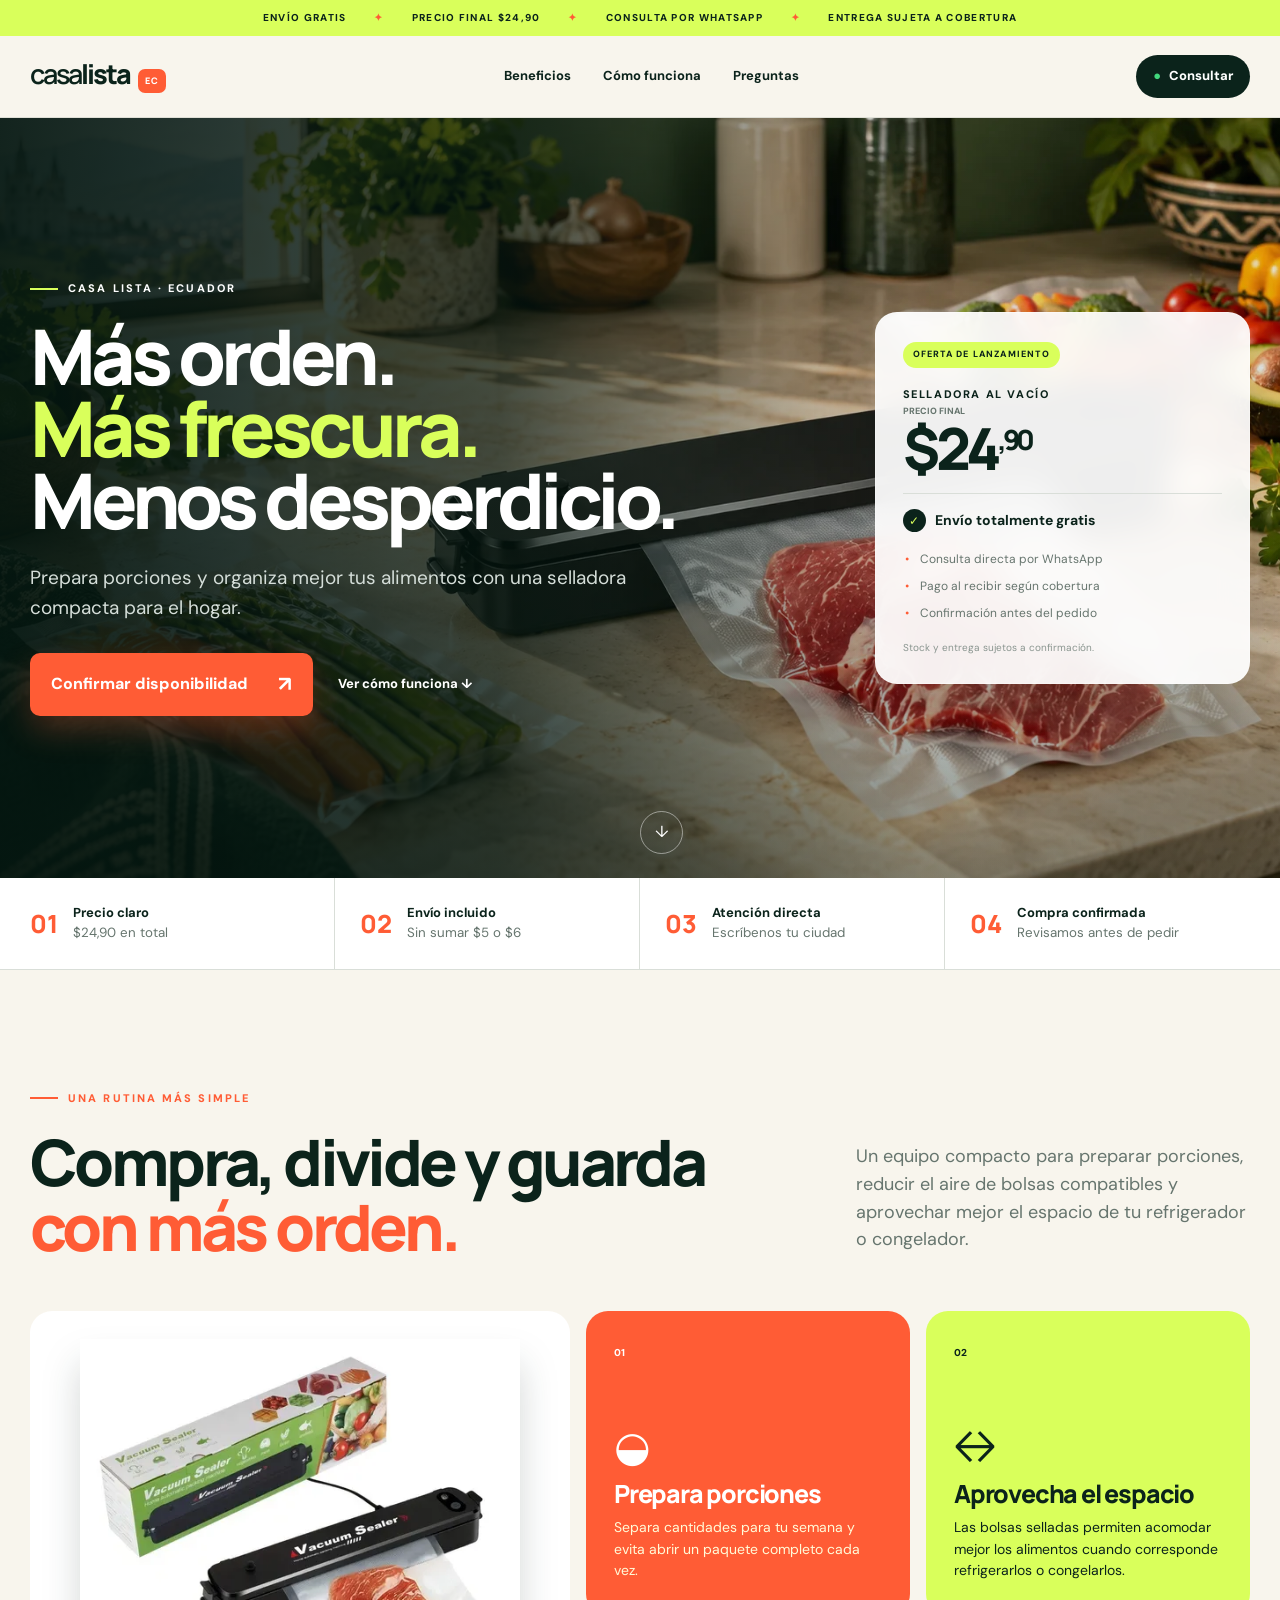
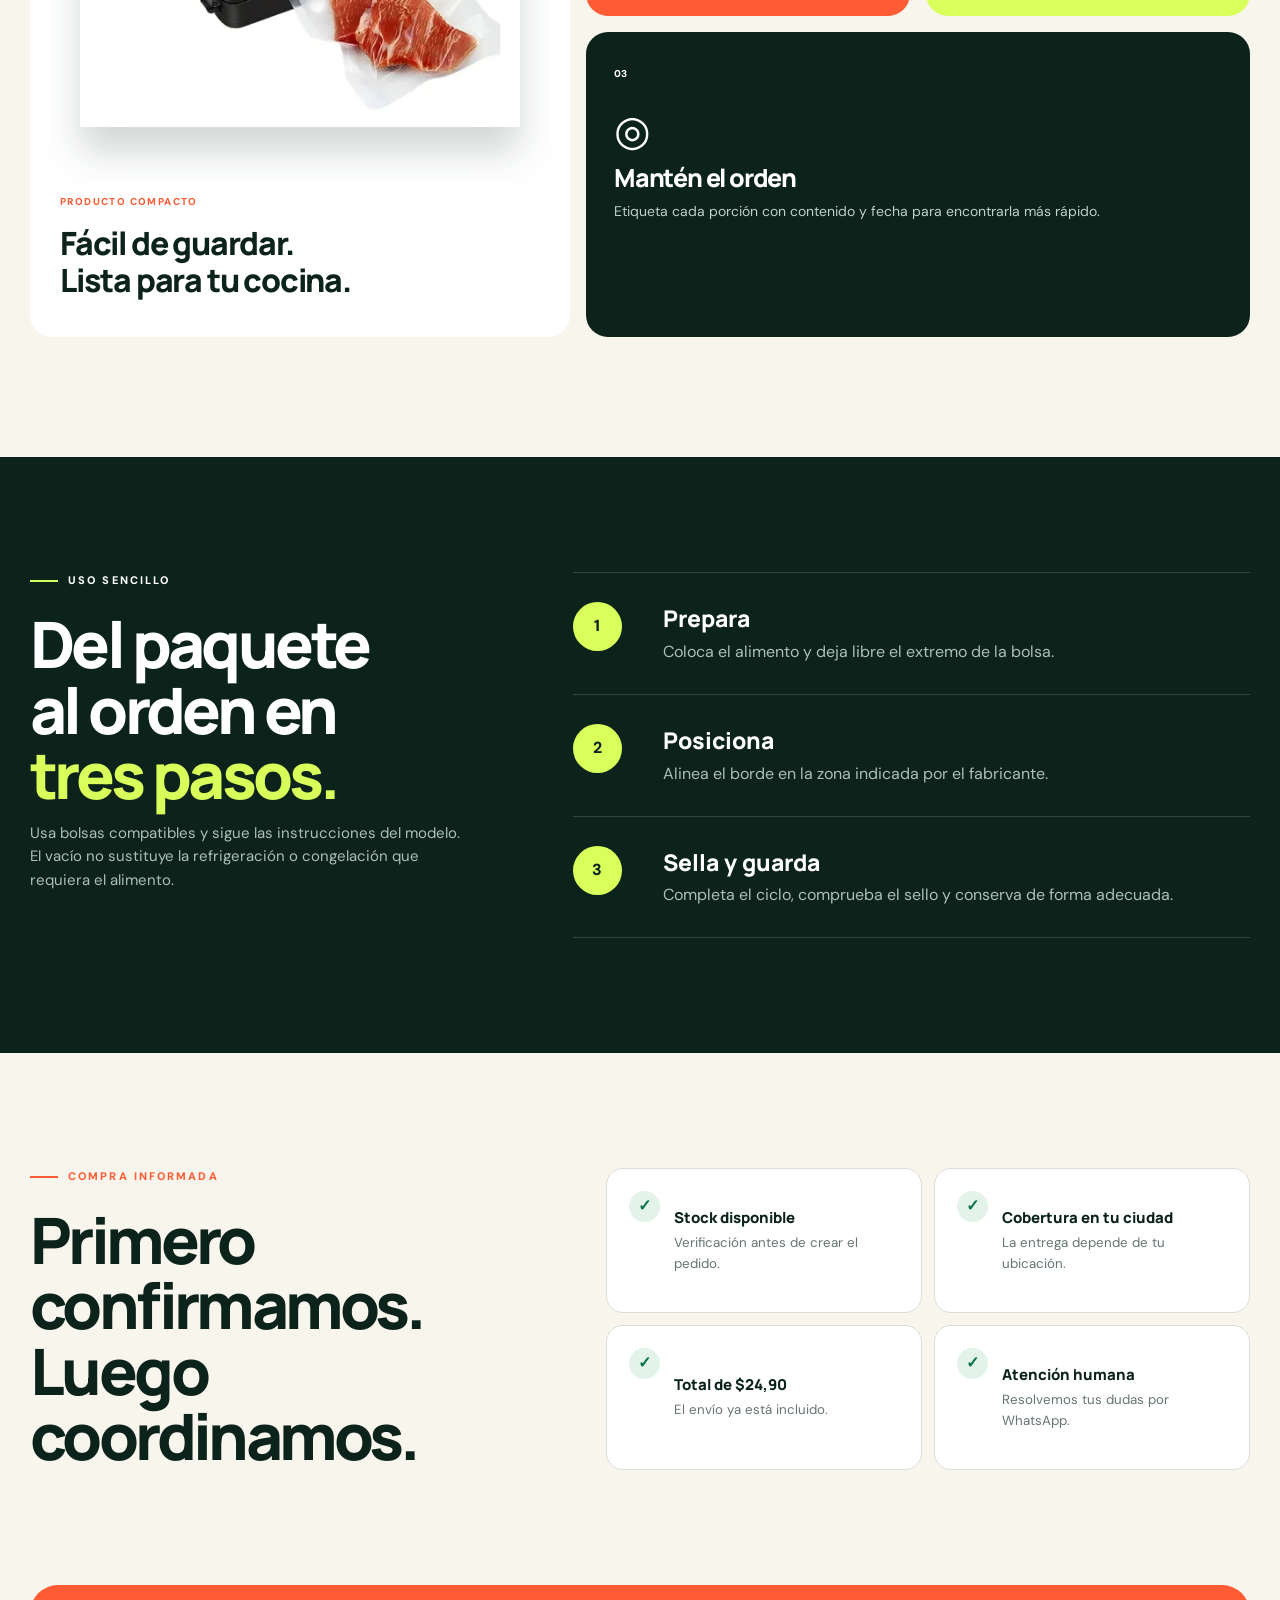
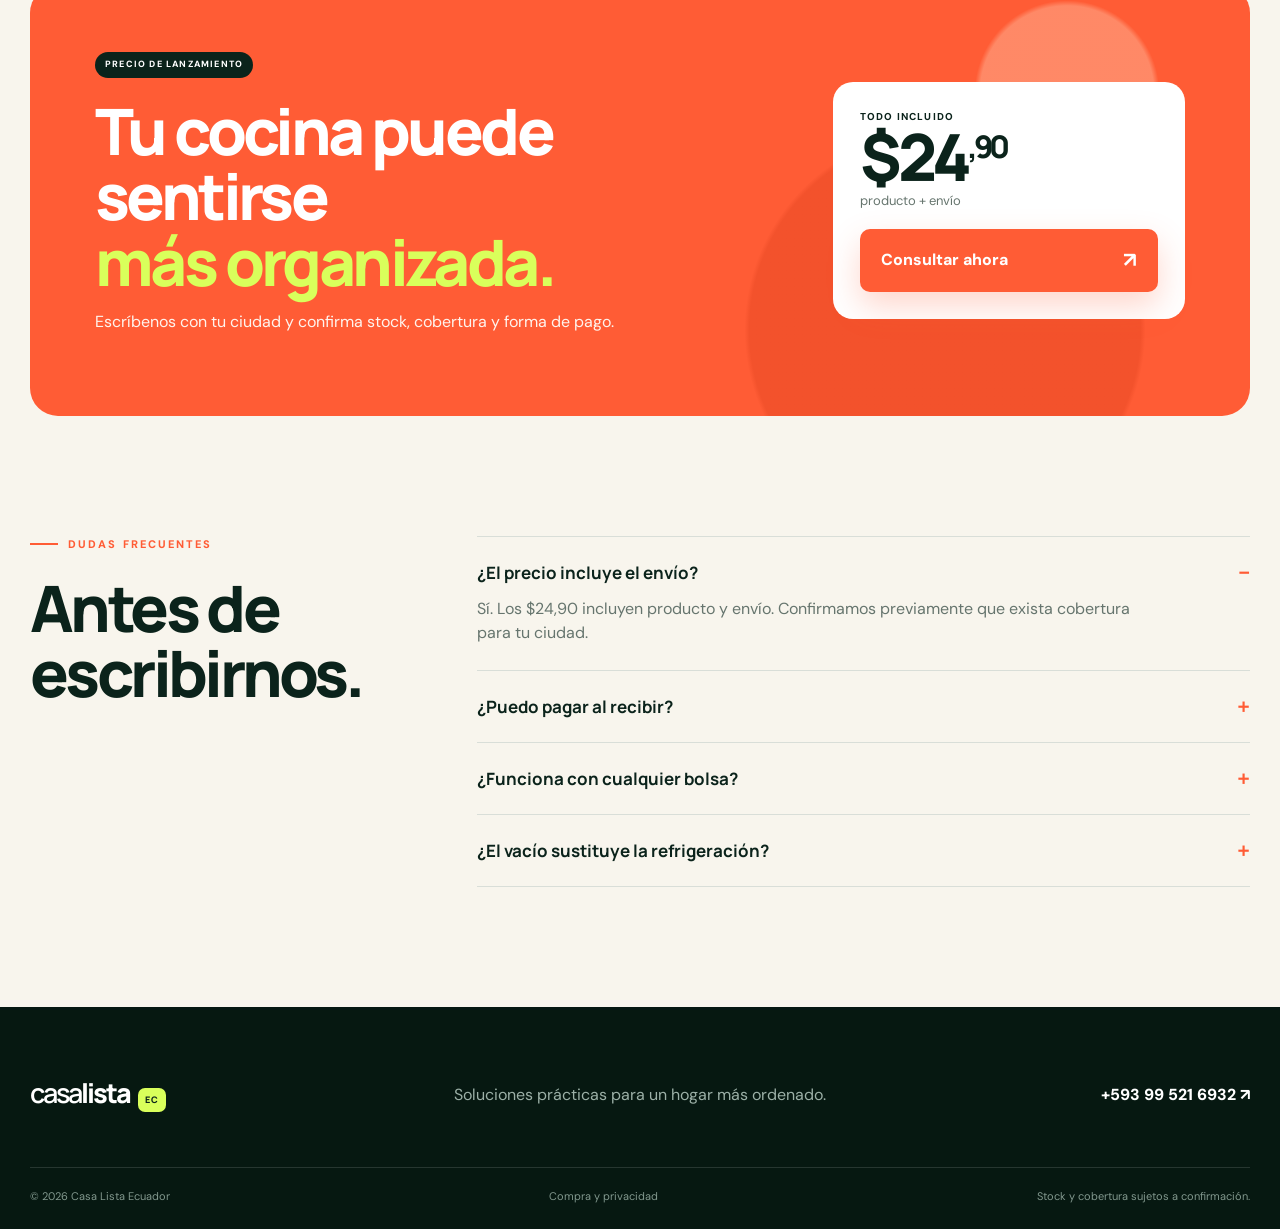
==== commit 65365d8b: "Redesign landing page for Vercel launch" ====
--- a/index.html
+++ b/index.html
@@ -4,133 +4,110 @@
   <meta charset="utf-8">
   <meta name="viewport" content="width=device-width,initial-scale=1">
   <title>Casa Lista Ecuador | Selladora al vacío</title>
-  <meta name="description" content="Selladora al vacío doméstica por $24,90 con envío totalmente gratis. Consulta cobertura en Ecuador por WhatsApp. Pago contra entrega sujeto a cobertura.">
-  <meta name="theme-color" content="#ff5a2a">
+  <meta name="description" content="Selladora al vacío para organizar tu cocina. Precio final $24,90 con envío gratis. Consulta stock y cobertura en Ecuador por WhatsApp.">
+  <meta name="theme-color" content="#0b231b">
+  <meta property="og:title" content="Selladora al vacío | Casa Lista Ecuador">
+  <meta property="og:description" content="$24,90 precio final con envío gratis. Confirma stock y cobertura por WhatsApp.">
+  <meta property="og:type" content="website">
+  <meta property="og:url" content="https://casa-lista-public.vercel.app/">
+  <link rel="canonical" href="https://casa-lista-public.vercel.app/">
+  <meta property="og:image" content="assets/cocina-selladora.webp">
   <link rel="icon" href="favicon.svg">
-  <link rel="preload" href="assets/selladora.webp" as="image" type="image/webp">
+  <link rel="preload" href="assets/cocina-selladora.webp" as="image" type="image/webp">
   <link rel="stylesheet" href="styles.css">
 </head>
 <body>
-  <div class="promo-strip" aria-label="Información de la oferta">
-    <span>PRECIO FINAL $24,90</span><i></i><span class="ship-free">ENVÍO TOTALMENTE GRATIS</span><i></i><span>PAGO AL RECIBIR*</span>
-  </div>
-
-  <header class="nav shell">
-    <a class="brand" href="#inicio" aria-label="Casa Lista Ecuador">casa<strong>lista</strong><b>EC</b></a>
-    <nav aria-label="Navegación principal">
-      <a href="#beneficios">Beneficios</a>
-      <a href="#como">Cómo funciona</a>
-      <a href="#preguntas">Preguntas</a>
-    </nav>
-    <a class="nav-wa" href="https://wa.me/593995216932?text=Hola%2C%20quiero%20informaci%C3%B3n%20sobre%20la%20selladora%20al%20vac%C3%ADo." target="_blank" rel="noopener">WhatsApp <span>↗</span></a>
-  </header>
+  <div class="offer-tape"><div><span>ENVÍO GRATIS</span><i>✦</i><span>PRECIO FINAL $24,90</span><i>✦</i><span>CONSULTA POR WHATSAPP</span><i>✦</i><span>ENTREGA SUJETA A COBERTURA</span></div></div>
+  <header class="site-head"><div class="shell nav">
+    <a class="brand" href="#inicio" aria-label="Casa Lista Ecuador"><span>casa</span>lista<small>EC</small></a>
+    <nav aria-label="Navegación principal"><a href="#beneficios">Beneficios</a><a href="#uso">Cómo funciona</a><a href="#preguntas">Preguntas</a></nav>
+    <a class="head-cta" href="https://wa.me/593995216932?text=Hola%2C%20quiero%20informaci%C3%B3n%20sobre%20la%20selladora%20al%20vac%C3%ADo." target="_blank" rel="noopener"><span class="wa-dot">●</span> Consultar</a>
+  </div></header>
 
   <main id="inicio">
-    <section class="hero shell">
-      <div class="hero-copy">
-        <div class="pill"><span></span> Solución práctica para tu cocina</div>
-        <h1>Organiza tus alimentos.<br><em>Gana espacio.</em></h1>
-        <p class="lead">Porciona y sella bolsas compatibles con una máquina compacta, fácil de guardar y pensada para el uso doméstico.</p>
-        <div class="offer-row">
-          <div><small>PRECIO FINAL</small><strong>$24<sup>,90</sup></strong></div>
-          <p>Envío incluido<br><b>TOTALMENTE GRATIS</b></p>
+    <section class="hero">
+      <img class="hero-photo" src="assets/cocina-selladora.webp" alt="Selladora al vacío negra sobre una cocina con alimentos empacados" width="1672" height="941">
+      <div class="hero-shade"></div>
+      <div class="shell hero-inner">
+        <div class="hero-copy">
+          <p class="eyebrow"><span></span> CASA LISTA · ECUADOR</p>
+          <h1>Más orden.<br><em>Más frescura.</em><br>Menos desperdicio.</h1>
+          <p class="hero-lead">Prepara porciones y organiza mejor tus alimentos con una selladora compacta para el hogar.</p>
+          <div class="hero-actions">
+            <a class="button button-main" href="https://wa.me/593995216932?text=Hola%2C%20quiero%20confirmar%20stock%20de%20la%20selladora%20a%20%2424%2C90%20con%20env%C3%ADo%20gratis.%20Mi%20ciudad%20es%3A%20" target="_blank" rel="noopener">Confirmar disponibilidad <b>↗</b></a>
+            <a class="text-link" href="#uso">Ver cómo funciona ↓</a>
+          </div>
         </div>
-        <a class="primary-cta" href="https://wa.me/593995216932?text=Hola%2C%20quiero%20confirmar%20stock%20de%20la%20selladora%20al%20vac%C3%ADo%20con%20env%C3%ADo%20gratis%20a%20mi%20ciudad." target="_blank" rel="noopener">Consultar stock por WhatsApp <span>→</span></a>
-        <p class="fine">*Pago contra entrega sujeto a cobertura. Confirmamos stock y cobertura antes del pedido.</p>
+        <aside class="offer-card" aria-label="Oferta de lanzamiento">
+          <span class="offer-tag">OFERTA DE LANZAMIENTO</span><p>SELLADORA AL VACÍO</p>
+          <div class="price"><small>PRECIO FINAL</small><strong>$24<sup>,90</sup></strong></div>
+          <div class="free"><span>✓</span><b>Envío totalmente gratis</b></div>
+          <ul><li>Consulta directa por WhatsApp</li><li>Pago al recibir según cobertura</li><li>Confirmación antes del pedido</li></ul>
+          <small class="card-note">Stock y entrega sujetos a confirmación.</small>
+        </aside>
       </div>
-      <div class="product-stage" aria-label="Imagen del producto">
-        <div class="burst">OFERTA<br><b>DE LANZAMIENTO</b></div>
-        <div class="price-float">$24,90</div>
-        <img src="assets/selladora.webp" alt="Selladora al vacío negra con caja y bolsa sellada" width="800" height="700">
-        <div class="stage-note"><b>COMPACTA</b><span>Uso doméstico</span></div>
+      <a class="hero-scroll" href="#beneficios" aria-label="Bajar a beneficios">↓</a>
+    </section>
+
+    <section class="quick-facts" aria-label="Datos de compra"><div class="shell facts-grid">
+      <div><span>01</span><p><b>Precio claro</b><small>$24,90 en total</small></p></div>
+      <div><span>02</span><p><b>Envío incluido</b><small>Sin sumar $5 o $6</small></p></div>
+      <div><span>03</span><p><b>Atención directa</b><small>Escríbenos tu ciudad</small></p></div>
+      <div><span>04</span><p><b>Compra confirmada</b><small>Revisamos antes de pedir</small></p></div>
+    </div></section>
+
+    <section class="intro shell" id="beneficios">
+      <div><p class="eyebrow dark"><span></span> UNA RUTINA MÁS SIMPLE</p><h2>Compra, divide y guarda<br><em>con más orden.</em></h2></div>
+      <p class="intro-copy">Un equipo compacto para preparar porciones, reducir el aire de bolsas compatibles y aprovechar mejor el espacio de tu refrigerador o congelador.</p>
+    </section>
+
+    <section class="bento shell">
+      <article class="tile tile-photo"><img src="assets/selladora.webp" alt="Selladora negra con su empaque" width="500" height="440" loading="lazy"><div><span>PRODUCTO COMPACTO</span><h3>Fácil de guardar.<br>Lista para tu cocina.</h3></div></article>
+      <article class="tile tile-orange"><span class="tile-number">01</span><div class="line-icon">◒</div><h3>Prepara porciones</h3><p>Separa cantidades para tu semana y evita abrir un paquete completo cada vez.</p></article>
+      <article class="tile tile-lime"><span class="tile-number">02</span><div class="line-icon">↔</div><h3>Aprovecha el espacio</h3><p>Las bolsas selladas permiten acomodar mejor los alimentos cuando corresponde refrigerarlos o congelarlos.</p></article>
+      <article class="tile tile-ink"><span class="tile-number">03</span><div class="line-icon">◎</div><h3>Mantén el orden</h3><p>Etiqueta cada porción con contenido y fecha para encontrarla más rápido.</p></article>
+    </section>
+
+    <section class="steps" id="uso"><div class="shell steps-layout">
+      <div class="steps-copy"><p class="eyebrow light"><span></span> USO SENCILLO</p><h2>Del paquete<br>al orden en<br><em>tres pasos.</em></h2><p>Usa bolsas compatibles y sigue las instrucciones del modelo. El vacío no sustituye la refrigeración o congelación que requiera el alimento.</p></div>
+      <ol>
+        <li><span>1</span><div><b>Prepara</b><p>Coloca el alimento y deja libre el extremo de la bolsa.</p></div></li>
+        <li><span>2</span><div><b>Posiciona</b><p>Alinea el borde en la zona indicada por el fabricante.</p></div></li>
+        <li><span>3</span><div><b>Sella y guarda</b><p>Completa el ciclo, comprueba el sello y conserva de forma adecuada.</p></div></li>
+      </ol>
+    </div></section>
+
+    <section class="honest shell">
+      <div><p class="eyebrow dark"><span></span> COMPRA INFORMADA</p><h2>Primero confirmamos.<br>Luego coordinamos.</h2></div>
+      <div class="checks">
+        <div><span>✓</span><p><b>Stock disponible</b><small>Verificación antes de crear el pedido.</small></p></div>
+        <div><span>✓</span><p><b>Cobertura en tu ciudad</b><small>La entrega depende de tu ubicación.</small></p></div>
+        <div><span>✓</span><p><b>Total de $24,90</b><small>El envío ya está incluido.</small></p></div>
+        <div><span>✓</span><p><b>Atención humana</b><small>Resolvemos tus dudas por WhatsApp.</small></p></div>
       </div>
     </section>
 
-    <section class="trust-bar">
-      <div class="shell trust-grid">
-        <div><b>01</b><span><strong>Consulta rápida</strong>Respuesta manual por WhatsApp</span></div>
-        <div><b>02</b><span><strong>Precio claro</strong>Precio final $24,90</span></div>
-        <div><b>03</b><span><strong>Sin pago web</strong>Coordinación antes del pedido</span></div>
-      </div>
-    </section>
-
-    <section class="benefits shell" id="beneficios">
-      <div class="section-head">
-        <p class="kicker">ORDEN QUE SE NOTA</p>
-        <h2>Una herramienta pequeña.<br>Una cocina más práctica.</h2>
-      </div>
-      <div class="benefit-grid">
-        <article class="feature feature-dark"><span>01</span><h3>Prepara porciones</h3><p>Organiza cantidades para tu rutina usando bolsas compatibles con el equipo.</p></article>
-        <article class="feature feature-lime"><span>02</span><h3>Sella con orden</h3><p>Reduce el aire y sella siguiendo el manual y las indicaciones del fabricante.</p></article>
-        <article class="feature feature-photo"><div class="overlay"><span>03</span><h3>Guarda mejor</h3><p>Etiqueta y acomoda tus porciones en refrigeración o congelación cuando corresponda.</p></div></article>
-      </div>
-    </section>
-
-    <section class="how" id="como">
-      <div class="shell how-grid">
-        <div>
-          <p class="kicker">ASÍ DE SIMPLE</p>
-          <h2>Tres pasos para empezar.</h2>
-          <p class="muted">La selladora trabaja con bolsas compatibles. El vacío no reemplaza la refrigeración ni la congelación que requiera cada alimento.</p>
-        </div>
-        <ol>
-          <li><b>1</b><div><strong>Prepara</strong><span>Coloca el alimento y deja libre el borde de la bolsa.</span></div></li>
-          <li><b>2</b><div><strong>Posiciona</strong><span>Alinea el extremo según el manual del modelo.</span></div></li>
-          <li><b>3</b><div><strong>Activa y guarda</strong><span>Realiza el ciclo, revisa el sello y conserva según el alimento.</span></div></li>
-        </ol>
-      </div>
-    </section>
-
-    <section class="proof shell">
-      <div class="proof-copy">
-        <p class="kicker">COMPRA INFORMADA</p>
-        <h2>Te confirmamos todo antes de pedir.</h2>
-        <p>No usamos reseñas inventadas ni promesas que no podamos comprobar. Te confirmamos stock, cobertura y precio final por WhatsApp antes de coordinar.</p>
-      </div>
-      <div class="proof-cards">
-        <div><span>✓</span><b>Stock consultado</b><small>antes de coordinar</small></div>
-        <div><span>✓</span><b>Envío confirmado</b><small>según tu ciudad</small></div>
-        <div><span>✓</span><b>Total informado</b><small>antes del pedido</small></div>
-        <div><span>✓</span><b>Atención directa</b><small>por WhatsApp</small></div>
-      </div>
-    </section>
-
-    <section class="sale shell" id="pedido">
-      <div class="sale-copy">
-        <p class="kicker">PRECIO DE LANZAMIENTO</p>
-        <h2>Haz tu consulta hoy.</h2>
-        <p>Precio final: <b>$24,90</b> con <b>envío totalmente gratis</b>, sujeto a cobertura.</p>
-        <ul><li>Atención manual</li><li>Pago contra entrega sujeto a cobertura</li><li>Confirmación antes de crear el pedido</li></ul>
-      </div>
-      <div class="sale-card">
-        <span class="sale-label">CONSULTA SIN COMPROMISO</span>
-        <div class="sale-price"><small>PRECIO FINAL</small><b>$24<sup>,90</sup></b><span>envío incluido</span></div>
-        <p>Escríbenos tu ciudad para revisar stock y cobertura.</p>
-        <a class="primary-cta green" href="https://wa.me/593995216932?text=Hola%2C%20estoy%20en%20%5BESCRIBE%20TU%20CIUDAD%5D%20y%20quiero%20confirmar%20stock%20de%20la%20selladora%20a%20%2424%2C90%20con%20env%C3%ADo%20gratis." target="_blank" rel="noopener">Quiero consultar <span>→</span></a>
-        <small>No se realizan cobros en esta página.</small>
-      </div>
+    <section class="conversion shell" id="pedido">
+      <div class="conversion-bg"></div>
+      <div class="conversion-copy"><span class="offer-tag">PRECIO DE LANZAMIENTO</span><h2>Tu cocina puede sentirse<br><em>más organizada.</em></h2><p>Escríbenos con tu ciudad y confirma stock, cobertura y forma de pago.</p></div>
+      <div class="conversion-price"><small>TODO INCLUIDO</small><b>$24<sup>,90</sup></b><span>producto + envío</span><a class="button button-main" href="https://wa.me/593995216932?text=Hola%2C%20estoy%20en%20%5BESCRIBE%20TU%20CIUDAD%5D%20y%20quiero%20confirmar%20la%20selladora%20a%20%2424%2C90%20con%20env%C3%ADo%20gratis." target="_blank" rel="noopener">Consultar ahora <strong>↗</strong></a></div>
     </section>
 
     <section class="faq shell" id="preguntas">
-      <div><p class="kicker">ANTES DE ESCRIBIR</p><h2>Preguntas frecuentes.</h2></div>
+      <div><p class="eyebrow dark"><span></span> DUDAS FRECUENTES</p><h2>Antes de<br>escribirnos.</h2></div>
       <div class="questions">
-        <details><summary>¿El precio incluye el envío?</summary><p>Sí. Los $24,90 incluyen el producto y el envío. Solo confirmamos que exista cobertura para tu ciudad antes de coordinar el pedido.</p></details>
-        <details><summary>¿Puedo pagar al recibir?</summary><p>El pago contra entrega depende de la cobertura disponible para tu ciudad y dirección. Se confirma por WhatsApp.</p></details>
-        <details><summary>¿Funciona con cualquier funda?</summary><p>Requiere bolsas compatibles con selladoras al vacío. Confirma los accesorios incluidos y la compatibilidad antes de pedir.</p></details>
-        <details><summary>¿Conserva los alimentos sin refrigeración?</summary><p>No. El sellado al vacío no sustituye la refrigeración o congelación que requiera cada alimento.</p></details>
+        <details open><summary>¿El precio incluye el envío?</summary><p>Sí. Los $24,90 incluyen producto y envío. Confirmamos previamente que exista cobertura para tu ciudad.</p></details>
+        <details><summary>¿Puedo pagar al recibir?</summary><p>El pago contra entrega depende de la cobertura disponible para la ciudad y dirección indicadas. Se confirma por WhatsApp.</p></details>
+        <details><summary>¿Funciona con cualquier bolsa?</summary><p>Requiere bolsas compatibles con selladoras al vacío. Consulta los accesorios incluidos y la compatibilidad antes de pedir.</p></details>
+        <details><summary>¿El vacío sustituye la refrigeración?</summary><p>No. Cada alimento debe mantenerse refrigerado o congelado cuando corresponda, incluso después de sellarlo.</p></details>
       </div>
     </section>
   </main>
 
   <footer>
-    <div class="shell footer-grid">
-      <div><a class="brand light" href="#inicio">casa<strong>lista</strong><b>EC</b></a><p>Soluciones prácticas para el hogar.</p></div>
-      <div><b>Atención</b><a href="https://wa.me/593995216932" target="_blank" rel="noopener">WhatsApp: +593 99 521 6932</a><span>Ecuador</span></div>
-      <div><b>Información</b><a href="#preguntas">Preguntas frecuentes</a><a href="privacidad.html">Compra y privacidad</a></div>
-    </div>
-    <p class="footer-note">© 2026 Casa Lista Ecuador. Precio final $24,90 con envío gratis. Stock y cobertura sujetos a confirmación.</p>
+    <div class="shell footer-top"><a class="brand footer-brand" href="#inicio"><span>casa</span>lista<small>EC</small></a><p>Soluciones prácticas para un hogar más ordenado.</p><a class="footer-wa" href="https://wa.me/593995216932" target="_blank" rel="noopener">+593 99 521 6932 ↗</a></div>
+    <div class="shell footer-bottom"><span>© 2026 Casa Lista Ecuador</span><a href="privacidad.html">Compra y privacidad</a><span>Stock y cobertura sujetos a confirmación.</span></div>
   </footer>
-
-  <a class="sticky-wa" href="https://wa.me/593995216932?text=Hola%2C%20quiero%20consultar%20por%20la%20selladora." target="_blank" rel="noopener" aria-label="Consultar por WhatsApp"><span>●</span> Consultar por WhatsApp</a>
+  <a class="sticky-wa" href="https://wa.me/593995216932?text=Hola%2C%20quiero%20consultar%20la%20selladora%20a%20%2424%2C90." target="_blank" rel="noopener"><span>●</span><b>Consultar por WhatsApp</b><small>$24,90 · envío gratis</small></a>
 </body>
 </html>
--- a/styles.css
+++ b/styles.css
@@ -1,5 +1,17 @@
-@import url('https://fonts.googleapis.com/css2?family=DM+Sans:wght@400;500;600;700;800&family=Manrope:wght@700;800&display=swap');
-:root{--ink:#10241d;--paper:#fffdf8;--orange:#ff5a2a;--orange-dark:#dc3f14;--lime:#d7ff63;--green:#075c43;--cream:#f4f1e8;--muted:#607068;--line:#dfe5df;--white:#fff;--shadow:0 20px 60px rgba(16,36,29,.12)}
-*{box-sizing:border-box}html{scroll-behavior:smooth;scroll-padding-top:85px}body{margin:0;color:var(--ink);background:var(--paper);font:16px/1.55 'DM Sans',sans-serif}a{color:inherit;text-decoration:none}img{max-width:100%;display:block}.shell{width:min(1180px,calc(100% - 40px));margin-inline:auto}.promo-strip{height:38px;padding:8px 18px;display:flex;align-items:center;justify-content:center;gap:22px;background:var(--ink);color:white;font-size:11px;font-weight:800;letter-spacing:1.4px;text-align:center}.promo-strip i{width:5px;height:5px;background:var(--lime);border-radius:50%}.nav{height:84px;display:flex;align-items:center;justify-content:space-between;gap:35px}.brand{font:800 27px/1 'Manrope',sans-serif;letter-spacing:-1.8px}.brand strong{font-weight:400}.brand b{display:inline-grid;place-items:center;margin-left:8px;padding:5px 6px;border-radius:6px;background:var(--orange);color:white;font-size:10px;letter-spacing:1px}.nav nav{display:flex;gap:30px;font-size:14px;font-weight:700}.nav nav a:hover{color:var(--orange)}.nav-wa{padding:12px 18px;border:2px solid var(--ink);border-radius:999px;font-size:14px;font-weight:800}.nav-wa:hover{background:var(--ink);color:white}.hero{min-height:660px;padding-block:44px 72px;display:grid;grid-template-columns:1.03fr .97fr;gap:56px;align-items:center}.pill{display:inline-flex;align-items:center;gap:8px;padding:8px 13px;border-radius:999px;background:#eaf7ef;color:var(--green);font-size:12px;font-weight:800;letter-spacing:.5px}.pill span{width:8px;height:8px;border-radius:50%;background:#22a672;box-shadow:0 0 0 5px #c9edda}.hero h1{margin:24px 0 20px;font:800 clamp(48px,6vw,82px)/.98 'Manrope',sans-serif;letter-spacing:-4.7px}.hero h1 em{color:var(--orange);font-style:normal}.lead{max-width:590px;color:var(--muted);font-size:19px}.offer-row{display:flex;align-items:center;gap:32px;margin:30px 0}.offer-row>div{padding-right:32px;border-right:1px solid var(--line)}.offer-row small{display:block;color:var(--muted);font-size:10px;font-weight:800;letter-spacing:1px}.offer-row strong{font:800 56px/1 'Manrope',sans-serif;letter-spacing:-3px}.offer-row sup,.sale-price sup{font-size:.5em;vertical-align:super}.offer-row p{margin:0;color:var(--muted);font-size:14px}.offer-row p b{color:var(--ink);font-size:16px}.primary-cta{display:flex;align-items:center;justify-content:space-between;gap:24px;width:min(100%,450px);padding:18px 22px;border-radius:12px;background:var(--orange);color:white;font-weight:800;box-shadow:0 10px 26px rgba(255,90,42,.25);transition:.2s}.primary-cta:hover{transform:translateY(-2px);background:var(--orange-dark)}.primary-cta span{font-size:24px}.fine{font-size:12px;color:var(--muted);max-width:470px}.product-stage{position:relative;min-height:535px;display:grid;place-items:center;padding:70px 28px 50px;overflow:hidden;border-radius:34px;background:linear-gradient(145deg,#e7ffd0,#d7ff63 60%,#c1f43c)}.product-stage:before{content:"";position:absolute;width:430px;height:430px;border:1px solid rgba(16,36,29,.15);border-radius:50%}.product-stage:after{content:"";position:absolute;inset:20px;border:1px solid rgba(16,36,29,.12);border-radius:24px}.product-stage img{position:relative;z-index:2;width:100%;max-height:365px;object-fit:contain;mix-blend-mode:multiply;filter:drop-shadow(0 28px 22px rgba(16,36,29,.18))}.burst{position:absolute;z-index:3;top:30px;left:28px;width:122px;height:122px;display:grid;place-content:center;text-align:center;border-radius:50%;background:var(--orange);color:white;font-size:11px;font-weight:700;line-height:1.2;transform:rotate(-9deg);box-shadow:0 10px 25px #ff5a2a45}.burst b{font-size:14px}.price-float{position:absolute;z-index:3;top:42px;right:30px;padding:8px 13px;border-radius:10px;background:white;font:800 20px 'Manrope',sans-serif;box-shadow:0 8px 25px #10241d22}.stage-note{position:absolute;z-index:3;left:30px;right:30px;bottom:22px;display:flex;justify-content:space-between;border-top:1px solid rgba(16,36,29,.2);padding-top:14px;font-size:12px;letter-spacing:1px}.trust-bar{background:var(--cream);border-block:1px solid var(--line)}.trust-grid{display:grid;grid-template-columns:repeat(3,1fr)}.trust-grid>div{display:flex;align-items:center;gap:18px;padding:27px 32px;border-right:1px solid var(--line)}.trust-grid>div:last-child{border:0}.trust-grid b{font:800 28px 'Manrope',sans-serif;color:var(--orange)}.trust-grid span{display:grid;font-size:12px;color:var(--muted)}.trust-grid strong{color:var(--ink);font-size:14px}.benefits{padding-block:110px}.section-head{display:flex;align-items:end;justify-content:space-between;margin-bottom:42px}.section-head h2,.how h2,.proof h2,.sale h2,.faq h2{margin:0;font:800 clamp(35px,4vw,54px)/1.07 'Manrope',sans-serif;letter-spacing:-2.7px}.kicker{margin:0 0 13px;color:var(--orange);font-size:12px;font-weight:800;letter-spacing:2px}.benefit-grid{display:grid;grid-template-columns:repeat(3,1fr);gap:18px}.feature{min-height:370px;padding:30px;border-radius:24px}.feature span{font-size:12px;font-weight:800}.feature h3{margin:165px 0 9px;font:800 28px 'Manrope',sans-serif;letter-spacing:-1px}.feature p{margin:0}.feature-dark{background:var(--ink);color:white}.feature-dark span{color:var(--lime)}.feature-dark p{color:#b9c9c2}.feature-lime{background:var(--lime)}.feature-photo{position:relative;overflow:hidden;background:linear-gradient(135deg,#fdad91,#ff5a2a)}.feature-photo:before{content:"";position:absolute;inset:-20%;background:radial-gradient(circle at 65% 20%,#fff7 0 12%,transparent 13%),linear-gradient(125deg,transparent 25%,#8b250b33 26% 28%,transparent 29%)}.feature-photo .overlay{position:relative;z-index:2}.how{padding-block:100px;background:var(--cream)}.how-grid{display:grid;grid-template-columns:.85fr 1.15fr;gap:100px;align-items:start}.muted{color:var(--muted);font-size:17px}.how ol{margin:0;padding:0;list-style:none}.how li{display:flex;gap:24px;padding:26px 0;border-bottom:1px solid #cfd9d2}.how li:first-child{padding-top:0}.how li>b{width:46px;height:46px;display:grid;place-items:center;flex:none;border-radius:50%;background:var(--orange);color:white}.how li div{display:grid;gap:3px}.how li strong{font:800 21px 'Manrope',sans-serif}.how li span{color:var(--muted)}.proof{padding-block:100px;display:grid;grid-template-columns:1fr 1fr;gap:85px;align-items:center}.proof-copy>p:last-child{color:var(--muted);font-size:17px}.proof-cards{display:grid;grid-template-columns:1fr 1fr;gap:12px}.proof-cards div{min-height:145px;padding:23px;border:1px solid var(--line);border-radius:18px;background:white;display:flex;flex-direction:column;justify-content:center}.proof-cards span{color:var(--green);font-size:23px}.proof-cards b{font:800 17px 'Manrope',sans-serif}.proof-cards small{color:var(--muted)}.sale{margin-bottom:100px;padding:60px;border-radius:30px;background:var(--ink);color:white;display:grid;grid-template-columns:1fr .78fr;gap:70px;align-items:center;overflow:hidden;position:relative}.sale:before{content:"";position:absolute;width:370px;height:370px;border-radius:50%;border:70px solid #1c6c55;left:-210px;bottom:-240px}.sale-copy,.sale-card{position:relative;z-index:1}.sale-copy>p:not(.kicker){color:#c2d0ca;font-size:18px}.sale ul{padding-left:20px;color:#c2d0ca}.sale li{margin:8px 0}.sale-card{padding:30px;border-radius:22px;background:white;color:var(--ink);box-shadow:var(--shadow)}.sale-label{display:inline-block;padding:6px 10px;border-radius:999px;background:var(--lime);font-size:10px;font-weight:800;letter-spacing:1px}.sale-price{display:flex;align-items:baseline;gap:8px;margin:16px 0}.sale-price small{font-weight:800}.sale-price b{font:800 57px/1 'Manrope',sans-serif;letter-spacing:-3px}.sale-price span{color:var(--muted)}.sale-card p{color:var(--muted)}.primary-cta.green{background:var(--green);box-shadow:none}.sale-card>small{display:block;margin-top:12px;color:var(--muted);text-align:center}.faq{padding-bottom:110px;display:grid;grid-template-columns:.7fr 1.3fr;gap:100px}.questions details{padding:21px 0;border-bottom:1px solid var(--line)}.questions summary{cursor:pointer;font-weight:800;list-style:none;display:flex;justify-content:space-between}.questions summary:after{content:"+";color:var(--orange);font-size:22px}.questions details[open] summary:after{content:"−"}.questions p{color:var(--muted);margin:12px 32px 0 0}footer{padding:65px 0 22px;background:#0a1914;color:white}.footer-grid{display:grid;grid-template-columns:1.4fr 1fr 1fr;gap:60px}.brand.light b{background:var(--lime);color:var(--ink)}.footer-grid>div{display:flex;flex-direction:column;align-items:flex-start;gap:9px}.footer-grid p,.footer-grid span,.footer-grid a:not(.brand){color:#9eb0a8;font-size:14px}.footer-grid a:not(.brand):hover{color:white}.footer-note{width:min(1180px,calc(100% - 40px));margin:45px auto 0;padding-top:18px;border-top:1px solid #ffffff1f;color:#7f938a;font-size:12px}.sticky-wa{display:none}.legal{max-width:760px;padding-block:70px 110px}.legal h1{font:800 56px/1.05 'Manrope',sans-serif;letter-spacing:-3px}.legal h2{margin:35px 0 7px}.legal p{color:var(--muted)}
-@media(max-width:850px){.nav nav{display:none}.hero{grid-template-columns:1fr;padding-top:25px}.hero-copy{order:2}.product-stage{min-height:440px}.trust-grid{grid-template-columns:1fr}.trust-grid>div{border-right:0;border-bottom:1px solid var(--line)}.benefit-grid{grid-template-columns:1fr}.feature{min-height:290px}.feature h3{margin-top:100px}.how-grid,.proof,.sale,.faq{grid-template-columns:1fr;gap:40px}.sale{margin-inline:20px;width:auto;padding:40px 28px}.footer-grid{grid-template-columns:1fr 1fr}.footer-grid>div:first-child{grid-column:1/-1}}
-@media(max-width:560px){.shell{width:min(100% - 28px,1180px)}.promo-strip{gap:10px;font-size:9px;letter-spacing:.7px}.promo-strip .ship-free{display:inline}.nav{height:70px}.nav-wa{padding:9px 13px}.hero{padding-bottom:50px;gap:28px}.hero h1{font-size:47px;letter-spacing:-3px}.lead{font-size:16px}.offer-row{gap:18px}.offer-row>div{padding-right:18px}.offer-row strong{font-size:48px}.product-stage{min-height:370px;border-radius:24px;padding:65px 16px 45px}.product-stage img{max-height:260px}.burst{width:93px;height:93px;left:17px;top:18px;font-size:9px}.burst b{font-size:11px}.price-float{right:18px;top:24px}.stage-note{left:20px;right:20px}.benefits,.how,.proof{padding-block:70px}.section-head{display:block}.section-head h2,.how h2,.proof h2,.sale h2,.faq h2{font-size:38px}.benefit-grid{margin-top:30px}.proof-cards{grid-template-columns:1fr 1fr}.proof-cards div{padding:17px}.sale{margin-bottom:70px}.faq{padding-bottom:80px}.footer-grid{grid-template-columns:1fr}.footer-grid>div:first-child{grid-column:auto}.sticky-wa{display:flex;position:fixed;z-index:20;left:14px;right:14px;bottom:12px;justify-content:center;align-items:center;gap:8px;padding:14px;border-radius:999px;background:#1bab61;color:white;font-weight:800;box-shadow:0 10px 30px #0a191455}.sticky-wa span{font-size:18px}body{padding-bottom:65px}}
+@import url('https://fonts.googleapis.com/css2?family=DM+Sans:wght@400;500;600;700&family=Manrope:wght@600;700;800&display=swap');
+:root{--ink:#0b231b;--paper:#f8f5ed;--white:#fff;--orange:#ff5c35;--orange2:#e94720;--lime:#d9ff5b;--muted:#66756e;--line:#d9ded8;--shadow:0 24px 65px rgba(4,24,17,.16)}
+*{box-sizing:border-box}html{scroll-behavior:smooth;scroll-padding-top:110px}body{margin:0;background:var(--paper);color:var(--ink);font:16px/1.55 'DM Sans',sans-serif}a{color:inherit;text-decoration:none}img{display:block;max-width:100%}.shell{width:min(1220px,calc(100% - 48px));margin-inline:auto}
+.offer-tape{height:36px;overflow:hidden;background:var(--lime);font-size:10px;font-weight:800;letter-spacing:1.3px;white-space:nowrap}.offer-tape>div{height:100%;display:flex;align-items:center;justify-content:center;gap:28px}.offer-tape i{font-style:normal;color:var(--orange)}
+.site-head{height:82px;position:relative;z-index:10;background:rgba(248,245,237,.94);backdrop-filter:blur(16px);border-bottom:1px solid rgba(11,35,27,.1)}.nav{height:100%;display:flex;align-items:center;justify-content:space-between;gap:35px}.brand{font:800 27px/1 'Manrope',sans-serif;letter-spacing:-2px}.brand span{font-weight:600}.brand small{display:inline-grid;place-items:center;margin-left:8px;width:28px;height:24px;border-radius:7px;background:var(--orange);color:#fff;font-size:9px;letter-spacing:.8px}.nav nav{display:flex;gap:32px;font-size:13px;font-weight:700}.nav nav a{position:relative}.nav nav a:after{content:"";position:absolute;left:0;right:100%;bottom:-7px;height:2px;background:var(--orange);transition:.2s}.nav nav a:hover:after{right:0}.head-cta{display:flex;align-items:center;gap:8px;padding:11px 17px;border-radius:999px;background:var(--ink);color:#fff;font-size:13px;font-weight:800}.wa-dot{color:#42d77d}
+.hero{position:relative;min-height:760px;display:flex;align-items:center;overflow:hidden;background:#10271f}.hero-photo{position:absolute;inset:0;width:100%;height:100%;object-fit:cover;object-position:center}.hero-shade{position:absolute;inset:0;background:linear-gradient(90deg,rgba(4,22,16,.94) 0%,rgba(4,22,16,.74) 39%,rgba(4,22,16,.1) 72%),linear-gradient(0deg,rgba(4,22,16,.42),transparent 45%)}.hero-inner{position:relative;z-index:2;display:grid;grid-template-columns:1.12fr .55fr;gap:80px;align-items:center;padding-block:72px}.hero-copy{color:#fff}.eyebrow{display:flex;align-items:center;gap:10px;margin:0 0 22px;font-size:11px;font-weight:800;letter-spacing:2.1px}.eyebrow span{width:28px;height:2px;background:var(--lime)}.eyebrow.dark{color:var(--orange)}.eyebrow.dark span{background:var(--orange)}.hero h1{max-width:770px;margin:0;font:800 clamp(52px,6vw,86px)/.94 'Manrope',sans-serif;letter-spacing:-5px}.hero h1 em,.steps h2 em,.conversion h2 em,.intro h2 em{color:var(--lime);font-style:normal}.hero-lead{max-width:600px;margin:27px 0 31px;color:#d5ded9;font-size:19px}.hero-actions{display:flex;align-items:center;gap:25px}.button{min-height:58px;display:flex;align-items:center;justify-content:space-between;gap:30px;padding:15px 21px;border-radius:10px;font-weight:800;transition:.2s}.button-main{background:var(--orange);color:#fff;box-shadow:0 14px 32px rgba(255,92,53,.25)}.button-main:hover{background:var(--orange2);transform:translateY(-2px)}.button b,.button strong{font-size:21px}.text-link{color:#fff;font-size:13px;font-weight:800}.offer-card{padding:27px;border:1px solid rgba(255,255,255,.25);border-radius:22px;background:rgba(255,255,255,.93);color:var(--ink);box-shadow:var(--shadow);backdrop-filter:blur(14px)}.offer-tag{display:inline-block;padding:6px 10px;border-radius:999px;background:var(--lime);font-size:9px;font-weight:800;letter-spacing:1.2px}.offer-card>p{margin:18px 0 2px;font-size:11px;font-weight:800;letter-spacing:1.6px}.price{display:grid;padding-bottom:16px;border-bottom:1px solid var(--line)}.price small{font-size:9px;font-weight:800;color:var(--muted)}.price strong{font:800 58px/1 'Manrope',sans-serif;letter-spacing:-4px}.price sup,.conversion-price sup{font-size:.48em;vertical-align:super}.free{display:flex;align-items:center;gap:9px;margin-top:15px}.free span{display:grid;place-items:center;width:23px;height:23px;border-radius:50%;background:var(--ink);color:var(--lime);font-size:12px}.free b{font-size:14px}.offer-card ul{margin:18px 0;padding:0;list-style:none;color:var(--muted);font-size:12px}.offer-card li{margin:8px 0;padding-left:17px;position:relative}.offer-card li:before{content:"•";position:absolute;left:2px;color:var(--orange)}.card-note{display:block;color:#89958f;font-size:10px}.hero-scroll{position:absolute;z-index:3;bottom:24px;left:50%;display:grid;place-items:center;width:43px;height:43px;border:1px solid #fff7;border-radius:50%;color:#fff}
+.quick-facts{background:var(--white);border-bottom:1px solid var(--line)}.facts-grid{display:grid;grid-template-columns:repeat(4,1fr)}.facts-grid>div{display:flex;align-items:center;gap:15px;padding:25px;border-right:1px solid var(--line)}.facts-grid>div:first-child{padding-left:0}.facts-grid>div:last-child{border:0}.facts-grid>div>span{font:800 25px 'Manrope',sans-serif;color:var(--orange)}.facts-grid p{display:grid;margin:0}.facts-grid b{font-size:13px}.facts-grid small{color:var(--muted)}
+.intro{padding:120px 0 52px;display:grid;grid-template-columns:1.2fr .65fr;gap:100px;align-items:end}.intro h2,.steps h2,.honest h2,.conversion h2,.faq h2{margin:0;font:800 clamp(39px,5vw,64px)/1.02 'Manrope',sans-serif;letter-spacing:-3.6px}.intro h2 em{color:var(--orange)}.intro-copy{margin:0 0 5px;color:var(--muted);font-size:18px}
+.bento{padding-bottom:120px;display:grid;grid-template-columns:1.25fr .75fr .75fr;grid-template-rows:repeat(2,305px);gap:16px}.tile{position:relative;overflow:hidden;padding:28px;border-radius:22px}.tile h3{margin:12px 0 8px;font:800 25px/1.15 'Manrope',sans-serif;letter-spacing:-1.2px}.tile p{margin:0;font-size:14px}.tile-number{font-size:10px;font-weight:800}.line-icon{margin-top:62px;font-size:42px;line-height:1}.tile-photo{grid-row:1/3;background:#fff}.tile-photo img{width:100%;height:68%;object-fit:contain;mix-blend-mode:multiply;filter:drop-shadow(0 25px 18px rgba(11,35,27,.18))}.tile-photo div{position:absolute;left:30px;bottom:31px}.tile-photo span{font-size:10px;font-weight:800;letter-spacing:1.4px;color:var(--orange)}.tile-photo h3{font-size:32px}.tile-orange{background:var(--orange);color:#fff}.tile-lime{background:var(--lime)}.tile-ink{grid-column:2/4;background:var(--ink);color:#fff}.tile-ink .line-icon{margin-top:25px}.tile-ink p,.tile-orange p{color:#fffbd9}.tile-ink p{color:#bfd0c8;max-width:500px}
+.steps{padding-block:115px;background:var(--ink);color:#fff;overflow:hidden}.steps-layout{display:grid;grid-template-columns:.78fr 1.22fr;gap:110px}.steps h2 em{color:var(--lime)}.steps-copy>p:last-child{max-width:480px;color:#aebfb7;font-size:15px}.steps ol{margin:0;padding:0;list-style:none}.steps li{display:grid;grid-template-columns:65px 1fr;gap:25px;padding:29px 0;border-top:1px solid rgba(255,255,255,.16)}.steps li:last-child{border-bottom:1px solid rgba(255,255,255,.16)}.steps li>span{display:grid;place-items:center;width:49px;height:49px;border-radius:50%;background:var(--lime);color:var(--ink);font-weight:800}.steps li b{font:800 23px 'Manrope',sans-serif}.steps li p{margin:5px 0 0;color:#aebfb7}
+.honest{padding-block:115px;display:grid;grid-template-columns:.85fr 1.15fr;gap:100px}.checks{display:grid;grid-template-columns:1fr 1fr;gap:12px}.checks>div{min-height:145px;padding:22px;display:flex;gap:14px;border:1px solid var(--line);border-radius:17px;background:#fff}.checks>div>span{display:grid;place-items:center;flex:none;width:31px;height:31px;border-radius:50%;background:#e3f3ea;color:#08734e;font-weight:800}.checks p{display:grid;align-content:center;margin:0}.checks b{font:800 15px 'Manrope',sans-serif}.checks small{margin-top:5px;color:var(--muted)}
+.conversion{position:relative;min-height:430px;margin-bottom:120px;padding:65px;display:grid;grid-template-columns:1fr .52fr;align-items:center;gap:60px;overflow:hidden;border-radius:28px;background:var(--orange);color:#fff}.conversion-bg{position:absolute;inset:0;background:radial-gradient(circle at 85% 25%,#ffb09288 0 8%,transparent 8.5%),radial-gradient(circle at 75% 80%,#b922002c 0 20%,transparent 20.5%)}.conversion-copy,.conversion-price{position:relative}.conversion .offer-tag{background:var(--ink);color:#fff}.conversion h2{margin-top:20px}.conversion h2 em{color:var(--lime)}.conversion-copy>p{max-width:560px;color:#fff4ee}.conversion-price{padding:27px;border-radius:20px;background:#fff;color:var(--ink);display:grid}.conversion-price>small{font-size:10px;font-weight:800;letter-spacing:1.2px}.conversion-price>b{font:800 65px/1 'Manrope',sans-serif;letter-spacing:-4px}.conversion-price>span{margin:2px 0 18px;color:var(--muted);font-size:13px}.conversion-price .button{min-height:54px}
+.faq{padding-bottom:120px;display:grid;grid-template-columns:.62fr 1.38fr;gap:100px}.questions details{padding:24px 0;border-top:1px solid var(--line)}.questions details:last-child{border-bottom:1px solid var(--line)}.questions summary{display:flex;justify-content:space-between;gap:20px;cursor:pointer;list-style:none;font:700 17px 'Manrope',sans-serif}.questions summary::-webkit-details-marker{display:none}.questions summary:after{content:"+";color:var(--orange);font-size:23px;line-height:1}.questions details[open] summary:after{content:"−"}.questions p{max-width:670px;margin:13px 40px 0 0;color:var(--muted)}
+footer{padding:60px 0 24px;background:#061811;color:#fff}.footer-top{display:grid;grid-template-columns:1fr 1fr 1fr;align-items:center;gap:30px}.footer-brand small{background:var(--lime);color:var(--ink)}.footer-top p{color:#9cb0a7;text-align:center}.footer-wa{justify-self:end;font-weight:800}.footer-bottom{margin-top:43px;padding-top:20px;display:flex;justify-content:space-between;gap:25px;border-top:1px solid rgba(255,255,255,.13);color:#82988e;font-size:11px}.sticky-wa{display:none}.legal{max-width:800px;padding-block:80px 120px}.legal h1{font:800 56px/1.05 'Manrope',sans-serif;letter-spacing:-3px}.legal h2{margin:36px 0 8px;font-family:'Manrope',sans-serif}.legal p{color:var(--muted)}
+@media(max-width:980px){.hero{min-height:720px}.hero-inner{grid-template-columns:1fr .5fr;gap:35px}.hero h1{font-size:61px}.facts-grid{grid-template-columns:1fr 1fr}.facts-grid>div:nth-child(2){border-right:0}.intro,.honest{gap:55px}.steps-layout{gap:60px}.bento{grid-template-columns:1fr 1fr;grid-template-rows:420px 285px 285px}.tile-photo{grid-column:1/3;grid-row:auto}.tile-ink{grid-column:1/3}.line-icon{margin-top:45px}}
+@media(max-width:760px){body{padding-bottom:76px}.shell{width:min(100% - 30px,1220px)}.offer-tape>div{justify-content:flex-start;animation:tape 18s linear infinite;width:max-content;padding-left:20px}@keyframes tape{to{transform:translateX(-38%)}}.site-head{height:70px}.nav nav{display:none}.head-cta{padding:9px 13px}.hero{min-height:auto;display:block;padding:0}.hero-photo{position:relative;width:100%;height:390px;object-position:67% center}.hero-shade{height:390px;background:linear-gradient(0deg,var(--ink) 0%,rgba(11,35,27,.18) 56%,rgba(11,35,27,.06))}.hero-inner{display:block;padding:0 0 55px;margin-top:-35px}.hero-copy{position:relative}.hero h1{font-size:clamp(45px,13vw,64px);letter-spacing:-3.2px}.hero-lead{font-size:16px}.hero-actions{align-items:stretch;flex-direction:column;gap:16px}.button{width:100%}.text-link{text-align:center}.offer-card{margin-top:32px}.hero-scroll{display:none}.facts-grid{grid-template-columns:1fr 1fr}.facts-grid>div{padding:20px 8px;border-bottom:1px solid var(--line)}.facts-grid>div:first-child{padding-left:8px}.facts-grid>div:nth-child(3),.facts-grid>div:nth-child(4){border-bottom:0}.facts-grid>div>span{font-size:19px}.facts-grid small{font-size:10px}.intro{padding:80px 0 36px;grid-template-columns:1fr;gap:25px}.intro h2,.steps h2,.honest h2,.conversion h2,.faq h2{font-size:41px;letter-spacing:-2.5px}.bento{padding-bottom:80px;grid-template-columns:1fr;grid-template-rows:390px repeat(3,270px)}.tile-photo,.tile-ink{grid-column:auto;grid-row:auto}.tile-photo img{height:65%}.tile-ink .line-icon{margin-top:45px}.steps{padding-block:80px}.steps-layout{grid-template-columns:1fr;gap:45px}.honest{padding-block:80px;grid-template-columns:1fr;gap:38px}.checks{grid-template-columns:1fr}.checks>div{min-height:110px}.conversion{width:calc(100% - 30px);min-height:auto;margin-bottom:80px;padding:40px 25px;grid-template-columns:1fr;gap:35px}.conversion-price>b{font-size:58px}.faq{padding-bottom:80px;grid-template-columns:1fr;gap:38px}.footer-top{grid-template-columns:1fr;text-align:left}.footer-top p{text-align:left}.footer-wa{justify-self:start}.footer-bottom{flex-direction:column;gap:8px}.sticky-wa{display:grid;grid-template-columns:auto 1fr;grid-template-rows:1fr 1fr;column-gap:9px;position:fixed;z-index:30;left:12px;right:12px;bottom:10px;padding:11px 17px;border-radius:14px;background:#20b867;color:#fff;box-shadow:0 12px 35px rgba(0,0,0,.28)}.sticky-wa>span{grid-row:1/3;align-self:center;font-size:23px}.sticky-wa b{font-size:13px;line-height:1.2}.sticky-wa small{font-size:10px;line-height:1.2;opacity:.85}}
+@media(max-width:390px){.brand{font-size:23px}.head-cta{font-size:11px}.hero-photo{height:330px}.hero-shade{height:330px}.hero h1{font-size:43px}.facts-grid{grid-template-columns:1fr}.facts-grid>div{border-right:0}.facts-grid>div:nth-child(3){border-bottom:1px solid var(--line)}}
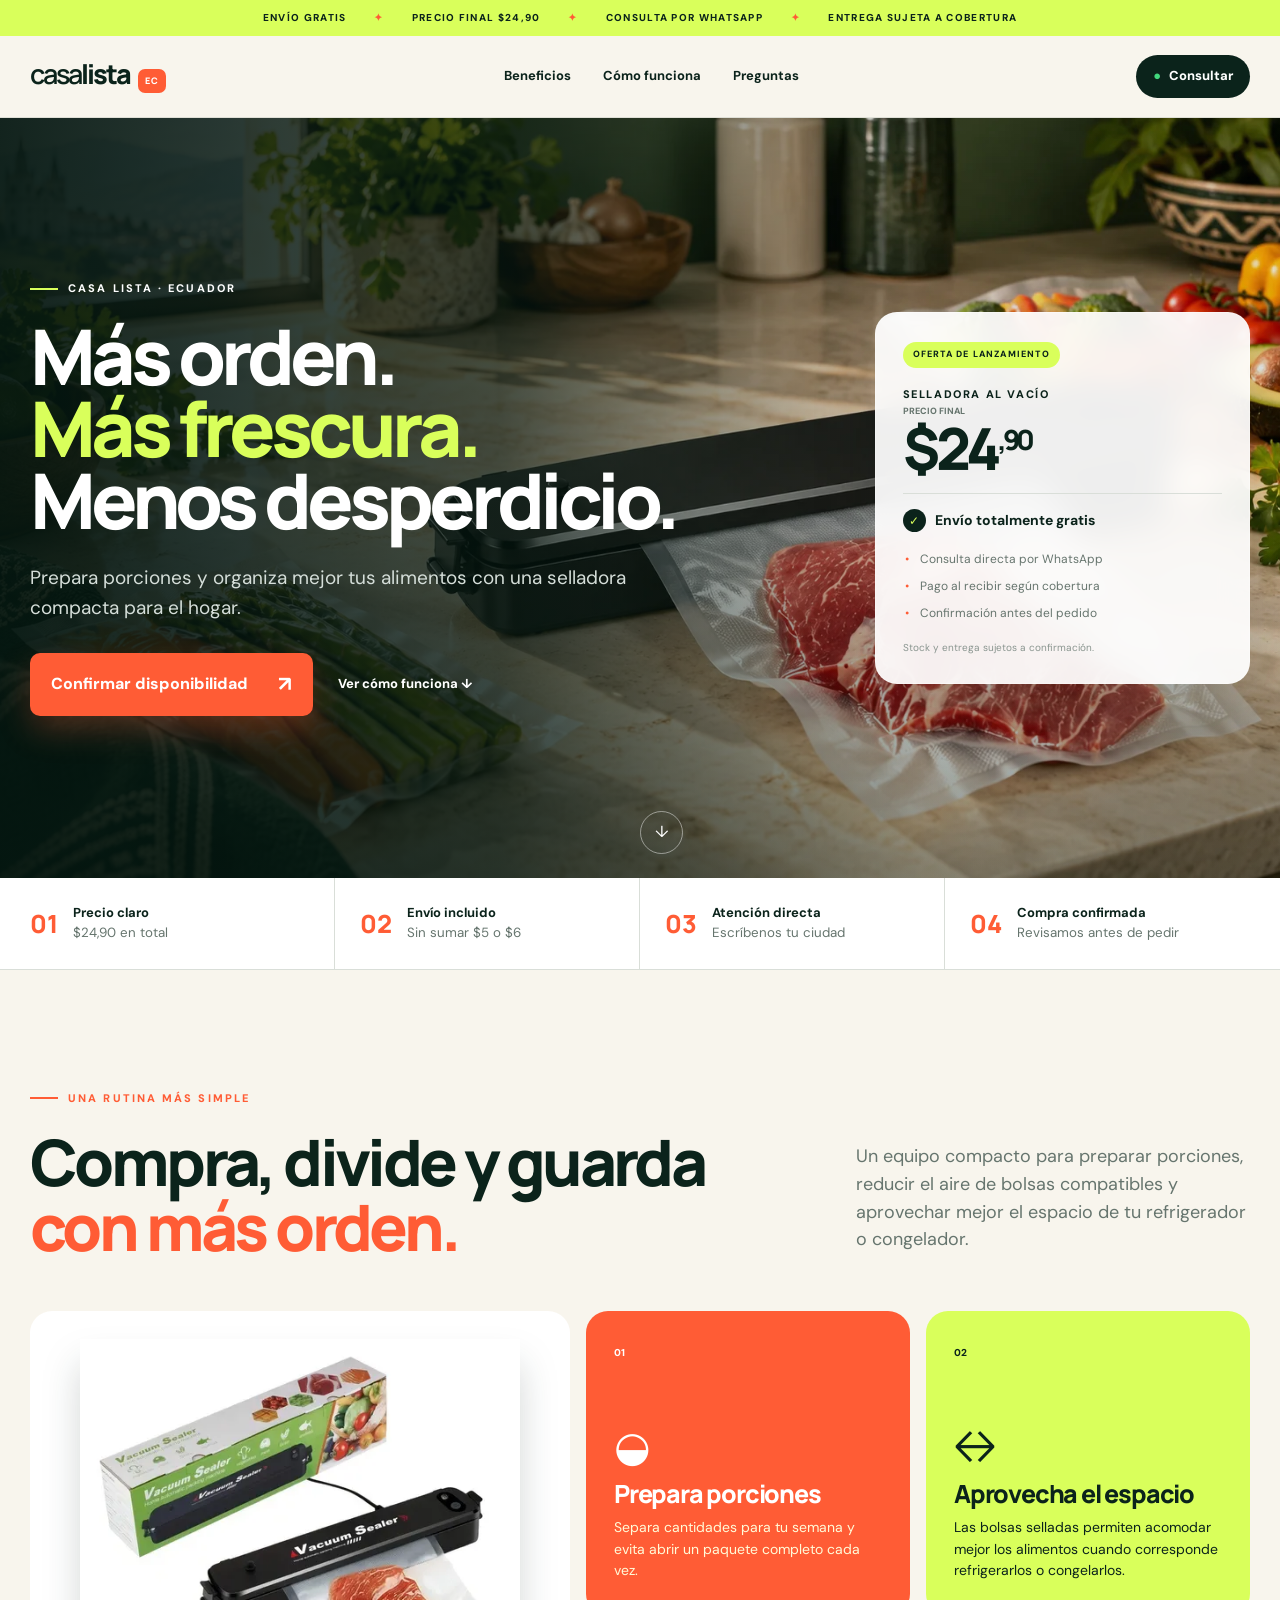
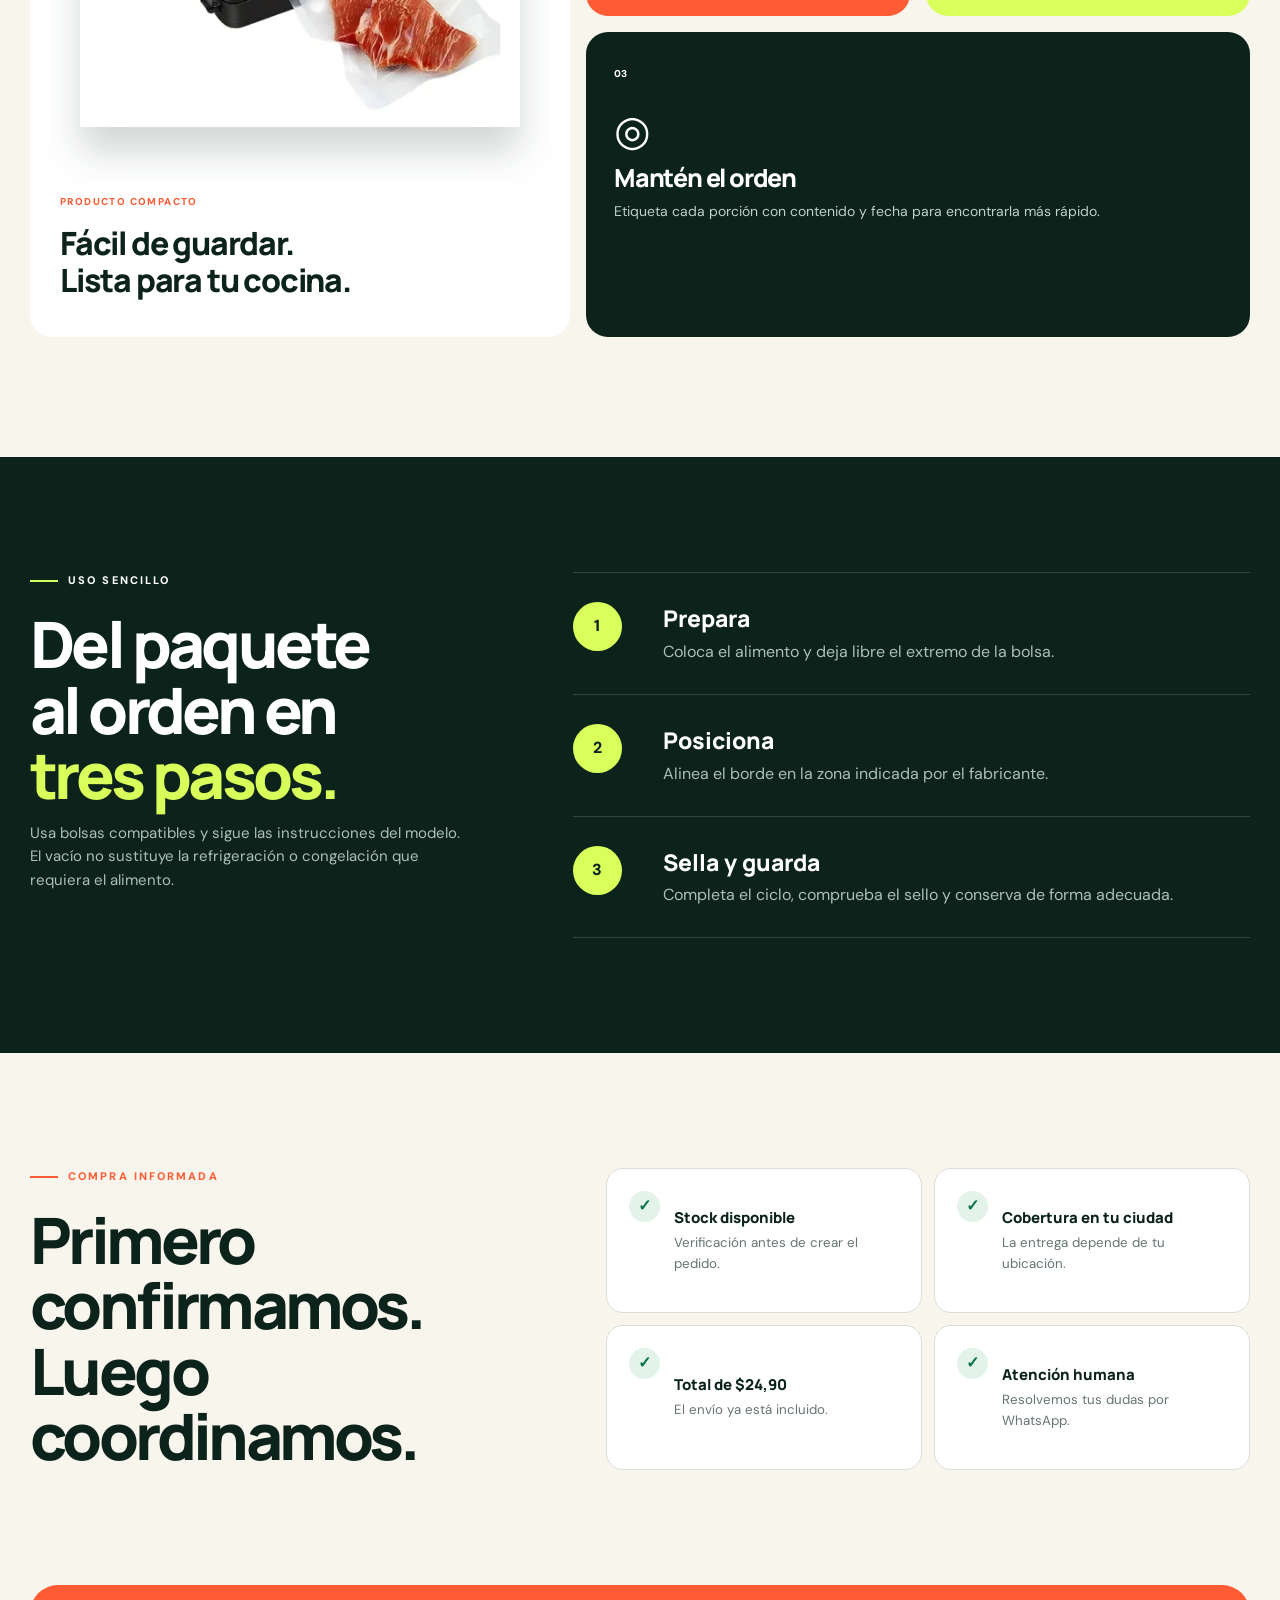
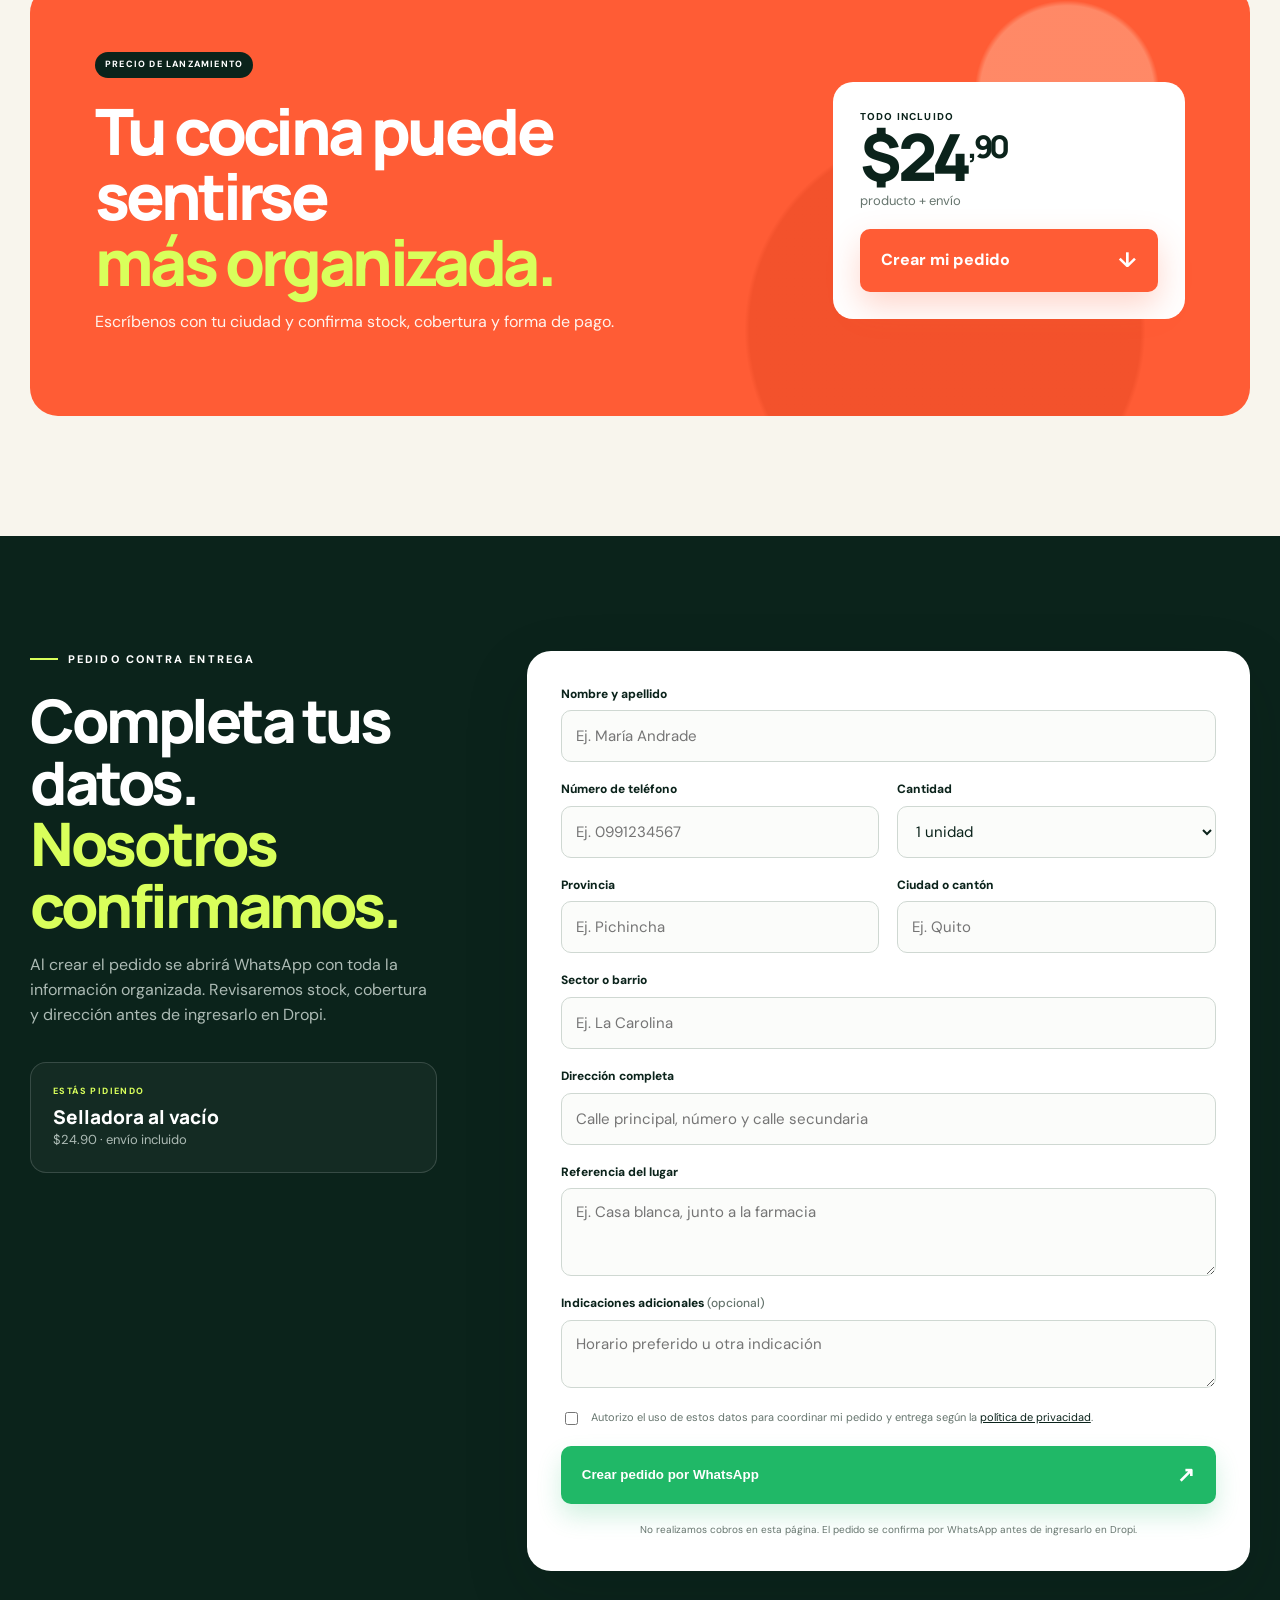
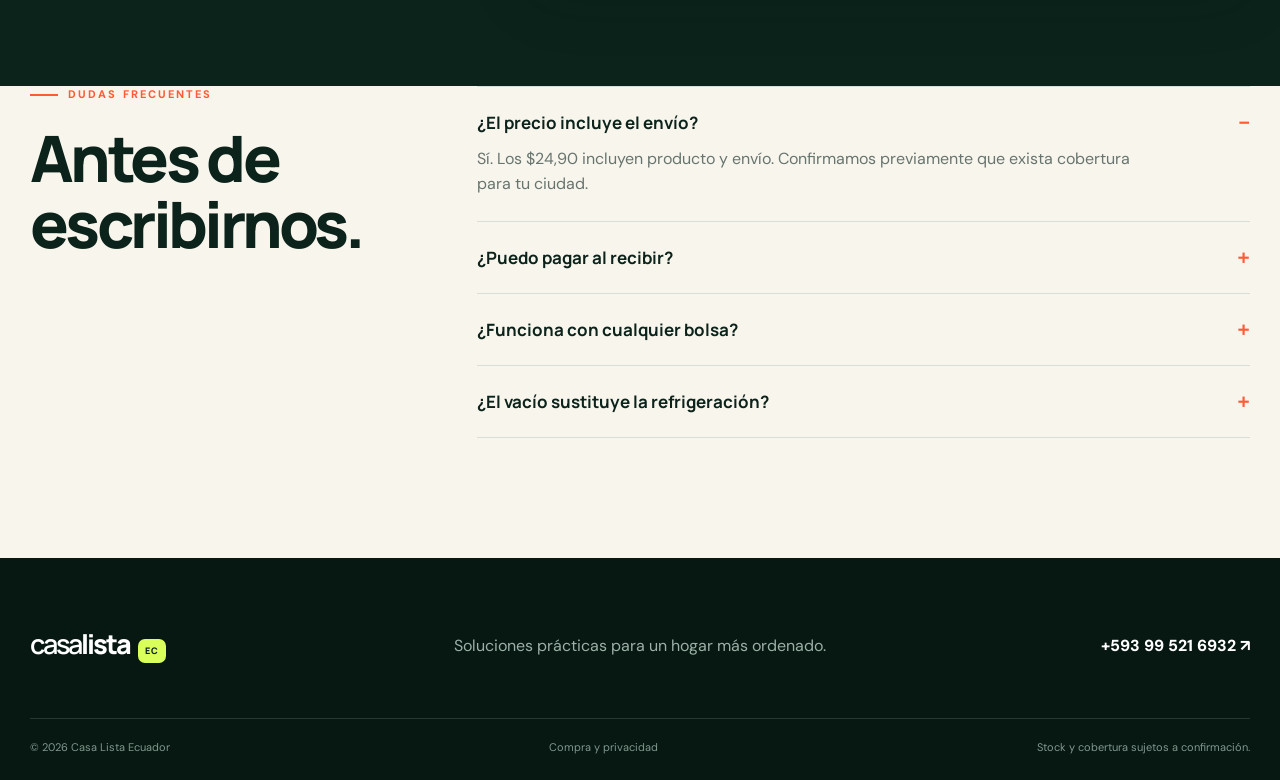
==== commit 3d5619bd: "Add WhatsApp order forms to both products" ====
--- a/index.html
+++ b/index.html
@@ -90,7 +90,32 @@
     <section class="conversion shell" id="pedido">
       <div class="conversion-bg"></div>
       <div class="conversion-copy"><span class="offer-tag">PRECIO DE LANZAMIENTO</span><h2>Tu cocina puede sentirse<br><em>más organizada.</em></h2><p>Escríbenos con tu ciudad y confirma stock, cobertura y forma de pago.</p></div>
-      <div class="conversion-price"><small>TODO INCLUIDO</small><b>$24<sup>,90</sup></b><span>producto + envío</span><a class="button button-main" href="https://wa.me/593995216932?text=Hola%2C%20estoy%20en%20%5BESCRIBE%20TU%20CIUDAD%5D%20y%20quiero%20confirmar%20la%20selladora%20a%20%2424%2C90%20con%20env%C3%ADo%20gratis." target="_blank" rel="noopener">Consultar ahora <strong>↗</strong></a></div>
+      <div class="conversion-price"><small>TODO INCLUIDO</small><b>$24<sup>,90</sup></b><span>producto + envío</span><a class="button button-main" href="#formulario-pedido">Crear mi pedido <strong>↓</strong></a></div>
+    </section>
+
+    <section class="order-section" id="formulario-pedido">
+      <div class="shell order-layout">
+        <div class="order-intro">
+          <p class="eyebrow light"><span></span> PEDIDO CONTRA ENTREGA</p>
+          <h2>Completa tus datos.<br><em>Nosotros confirmamos.</em></h2>
+          <p>Al crear el pedido se abrirá WhatsApp con toda la información organizada. Revisaremos stock, cobertura y dirección antes de ingresarlo en Dropi.</p>
+          <div class="order-summary"><small>ESTÁS PIDIENDO</small><b>Selladora al vacío</b><span>$24.90 · envío incluido</span></div>
+        </div>
+        <form class="order-form" data-product="Selladora al vacío" data-price="24.90" data-dropi-id="134218">
+          <div class="field full"><label for="nombre-134218">Nombre y apellido</label><input id="nombre-134218" name="nombre" type="text" autocomplete="name" placeholder="Ej. María Andrade" minlength="3" required></div>
+          <div class="field"><label for="telefono-134218">Número de teléfono</label><input id="telefono-134218" name="telefono" type="tel" inputmode="tel" autocomplete="tel" placeholder="Ej. 0991234567" pattern="[0-9+ ]{9,15}" required></div>
+          <div class="field"><label for="cantidad-134218">Cantidad</label><select id="cantidad-134218" name="cantidad" required><option value="1">1 unidad</option><option value="2">2 unidades</option><option value="3">3 unidades</option></select></div>
+          <div class="field"><label for="provincia-134218">Provincia</label><input id="provincia-134218" name="provincia" type="text" autocomplete="address-level1" placeholder="Ej. Pichincha" required></div>
+          <div class="field"><label for="ciudad-134218">Ciudad o cantón</label><input id="ciudad-134218" name="ciudad" type="text" autocomplete="address-level2" placeholder="Ej. Quito" required></div>
+          <div class="field full"><label for="sector-134218">Sector o barrio</label><input id="sector-134218" name="sector" type="text" autocomplete="address-level3" placeholder="Ej. La Carolina" required></div>
+          <div class="field full"><label for="direccion-134218">Dirección completa</label><input id="direccion-134218" name="direccion" type="text" autocomplete="street-address" placeholder="Calle principal, número y calle secundaria" minlength="8" required></div>
+          <div class="field full"><label for="referencia-134218">Referencia del lugar</label><textarea id="referencia-134218" name="referencia" rows="3" placeholder="Ej. Casa blanca, junto a la farmacia" minlength="5" required></textarea></div>
+          <div class="field full"><label for="indicaciones-134218">Indicaciones adicionales <span>(opcional)</span></label><textarea id="indicaciones-134218" name="indicaciones" rows="2" placeholder="Horario preferido u otra indicación"></textarea></div>
+          <label class="consent"><input type="checkbox" required><span>Autorizo el uso de estos datos para coordinar mi pedido y entrega según la <a href="privacidad.html">política de privacidad</a>.</span></label>
+          <button class="button order-submit" type="submit"><span>Crear pedido por WhatsApp</span><b>↗</b></button>
+          <p class="form-note">No realizamos cobros en esta página. El pedido se confirma por WhatsApp antes de ingresarlo en Dropi.</p>
+        </form>
+      </div>
     </section>
 
     <section class="faq shell" id="preguntas">
@@ -109,5 +134,6 @@
     <div class="shell footer-bottom"><span>© 2026 Casa Lista Ecuador</span><a href="privacidad.html">Compra y privacidad</a><span>Stock y cobertura sujetos a confirmación.</span></div>
   </footer>
   <a class="sticky-wa" href="https://wa.me/593995216932?text=Hola%2C%20quiero%20consultar%20la%20selladora%20a%20%2424%2C90." target="_blank" rel="noopener"><span>●</span><b>Consultar por WhatsApp</b><small>$24,90 · envío gratis</small></a>
+  <script src="order.js"></script>
 </body>
 </html>
--- a/styles.css
+++ b/styles.css
@@ -15,3 +15,6 @@
 @media(max-width:980px){.hero{min-height:720px}.hero-inner{grid-template-columns:1fr .5fr;gap:35px}.hero h1{font-size:61px}.facts-grid{grid-template-columns:1fr 1fr}.facts-grid>div:nth-child(2){border-right:0}.intro,.honest{gap:55px}.steps-layout{gap:60px}.bento{grid-template-columns:1fr 1fr;grid-template-rows:420px 285px 285px}.tile-photo{grid-column:1/3;grid-row:auto}.tile-ink{grid-column:1/3}.line-icon{margin-top:45px}}
 @media(max-width:760px){body{padding-bottom:76px}.shell{width:min(100% - 30px,1220px)}.offer-tape>div{justify-content:flex-start;animation:tape 18s linear infinite;width:max-content;padding-left:20px}@keyframes tape{to{transform:translateX(-38%)}}.site-head{height:70px}.nav nav{display:none}.head-cta{padding:9px 13px}.hero{min-height:auto;display:block;padding:0}.hero-photo{position:relative;width:100%;height:390px;object-position:67% center}.hero-shade{height:390px;background:linear-gradient(0deg,var(--ink) 0%,rgba(11,35,27,.18) 56%,rgba(11,35,27,.06))}.hero-inner{display:block;padding:0 0 55px;margin-top:-35px}.hero-copy{position:relative}.hero h1{font-size:clamp(45px,13vw,64px);letter-spacing:-3.2px}.hero-lead{font-size:16px}.hero-actions{align-items:stretch;flex-direction:column;gap:16px}.button{width:100%}.text-link{text-align:center}.offer-card{margin-top:32px}.hero-scroll{display:none}.facts-grid{grid-template-columns:1fr 1fr}.facts-grid>div{padding:20px 8px;border-bottom:1px solid var(--line)}.facts-grid>div:first-child{padding-left:8px}.facts-grid>div:nth-child(3),.facts-grid>div:nth-child(4){border-bottom:0}.facts-grid>div>span{font-size:19px}.facts-grid small{font-size:10px}.intro{padding:80px 0 36px;grid-template-columns:1fr;gap:25px}.intro h2,.steps h2,.honest h2,.conversion h2,.faq h2{font-size:41px;letter-spacing:-2.5px}.bento{padding-bottom:80px;grid-template-columns:1fr;grid-template-rows:390px repeat(3,270px)}.tile-photo,.tile-ink{grid-column:auto;grid-row:auto}.tile-photo img{height:65%}.tile-ink .line-icon{margin-top:45px}.steps{padding-block:80px}.steps-layout{grid-template-columns:1fr;gap:45px}.honest{padding-block:80px;grid-template-columns:1fr;gap:38px}.checks{grid-template-columns:1fr}.checks>div{min-height:110px}.conversion{width:calc(100% - 30px);min-height:auto;margin-bottom:80px;padding:40px 25px;grid-template-columns:1fr;gap:35px}.conversion-price>b{font-size:58px}.faq{padding-bottom:80px;grid-template-columns:1fr;gap:38px}.footer-top{grid-template-columns:1fr;text-align:left}.footer-top p{text-align:left}.footer-wa{justify-self:start}.footer-bottom{flex-direction:column;gap:8px}.sticky-wa{display:grid;grid-template-columns:auto 1fr;grid-template-rows:1fr 1fr;column-gap:9px;position:fixed;z-index:30;left:12px;right:12px;bottom:10px;padding:11px 17px;border-radius:14px;background:#20b867;color:#fff;box-shadow:0 12px 35px rgba(0,0,0,.28)}.sticky-wa>span{grid-row:1/3;align-self:center;font-size:23px}.sticky-wa b{font-size:13px;line-height:1.2}.sticky-wa small{font-size:10px;line-height:1.2;opacity:.85}}
 @media(max-width:390px){.brand{font-size:23px}.head-cta{font-size:11px}.hero-photo{height:330px}.hero-shade{height:330px}.hero h1{font-size:43px}.facts-grid{grid-template-columns:1fr}.facts-grid>div{border-right:0}.facts-grid>div:nth-child(3){border-bottom:1px solid var(--line)}}
+.order-section{padding-block:115px;background:var(--ink);color:#fff}.order-layout{display:grid;grid-template-columns:.72fr 1.28fr;gap:90px;align-items:start}.order-intro{position:sticky;top:35px}.order-intro h2{margin:0;font:800 clamp(39px,5vw,60px)/1.03 'Manrope',sans-serif;letter-spacing:-3.5px}.order-intro h2 em{color:var(--lime);font-style:normal}.order-intro>p:not(.eyebrow){max-width:460px;color:#adbbb5}.order-summary{max-width:410px;margin-top:35px;padding:22px;border:1px solid #ffffff26;border-radius:16px;display:grid;background:#ffffff0a}.order-summary small{color:var(--lime);font-size:9px;font-weight:800;letter-spacing:1.4px}.order-summary b{margin-top:5px;font:800 19px 'Manrope',sans-serif}.order-summary span{color:#adbbb5;font-size:13px}.order-form{padding:34px;display:grid;grid-template-columns:1fr 1fr;gap:18px;border-radius:24px;background:#fff;color:var(--ink);box-shadow:var(--shadow)}.field{display:grid;gap:7px}.field.full,.consent,.order-submit,.form-note{grid-column:1/-1}.field label{font-size:12px;font-weight:800}.field label span{color:var(--muted);font-weight:500}.field input,.field select,.field textarea{width:100%;min-height:52px;padding:13px 14px;border:1px solid #cfd8d2;border-radius:10px;outline:none;background:#fbfcfa;color:var(--ink);font:15px 'DM Sans',sans-serif;transition:.2s}.field textarea{min-height:auto;resize:vertical}.field input:focus,.field select:focus,.field textarea:focus{border-color:var(--orange);box-shadow:0 0 0 3px color-mix(in srgb,var(--orange) 16%,transparent);background:#fff}.consent{display:flex;align-items:flex-start;gap:10px;margin-top:3px;color:var(--muted);font-size:11px}.consent input{margin-top:3px;accent-color:var(--orange)}.consent a{color:var(--ink);text-decoration:underline}.order-submit{width:100%;border:0;cursor:pointer;background:#20b867;color:#fff;box-shadow:0 12px 25px #20b86733}.order-submit:hover{background:#159653;transform:translateY(-2px)}.form-note{margin:0;color:var(--muted);font-size:10px;text-align:center}
+@media(max-width:850px){.order-layout{grid-template-columns:1fr;gap:40px}.order-intro{position:static}.order-form{padding:25px}}
+@media(max-width:560px){.order-section{padding-block:75px}.order-intro h2{font-size:39px;letter-spacing:-2.4px}.order-form{grid-template-columns:1fr;padding:21px 17px;gap:15px;border-radius:18px}.field,.field.full{grid-column:1}.order-summary{margin-top:25px}}
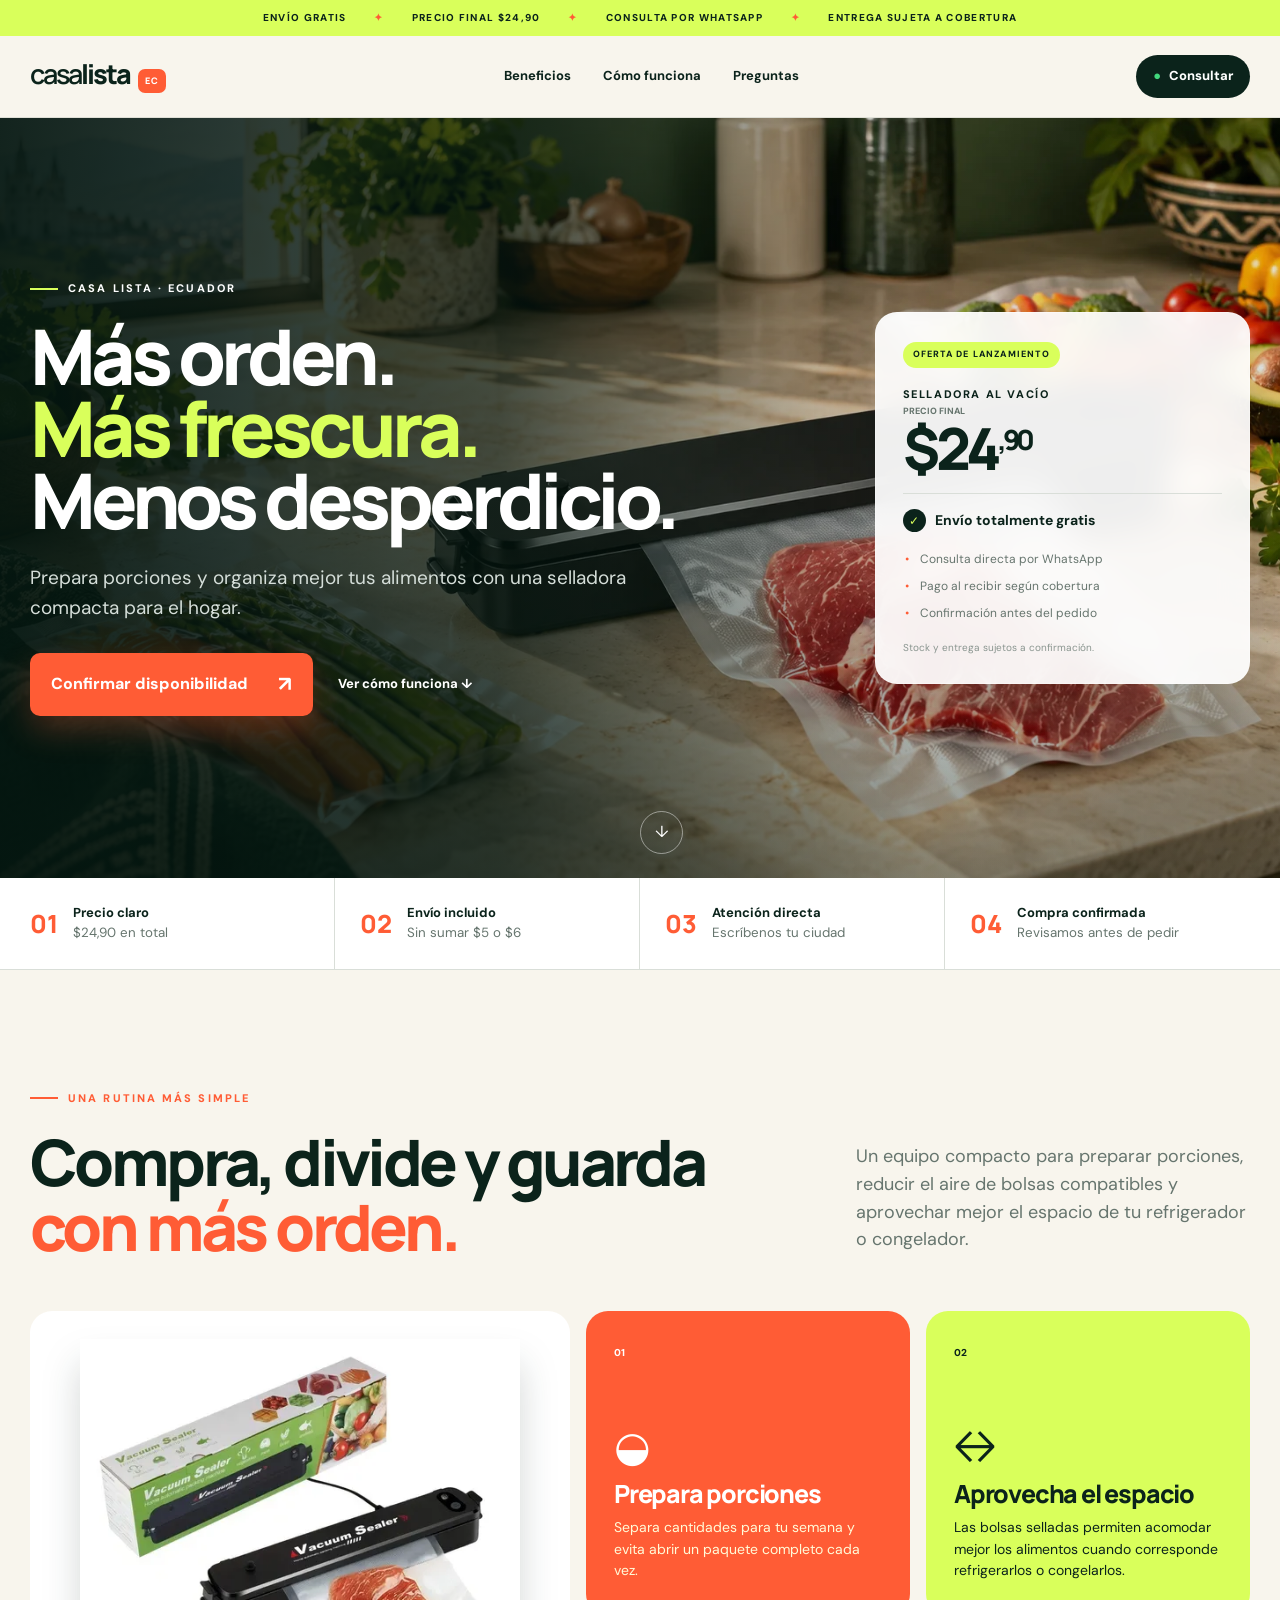
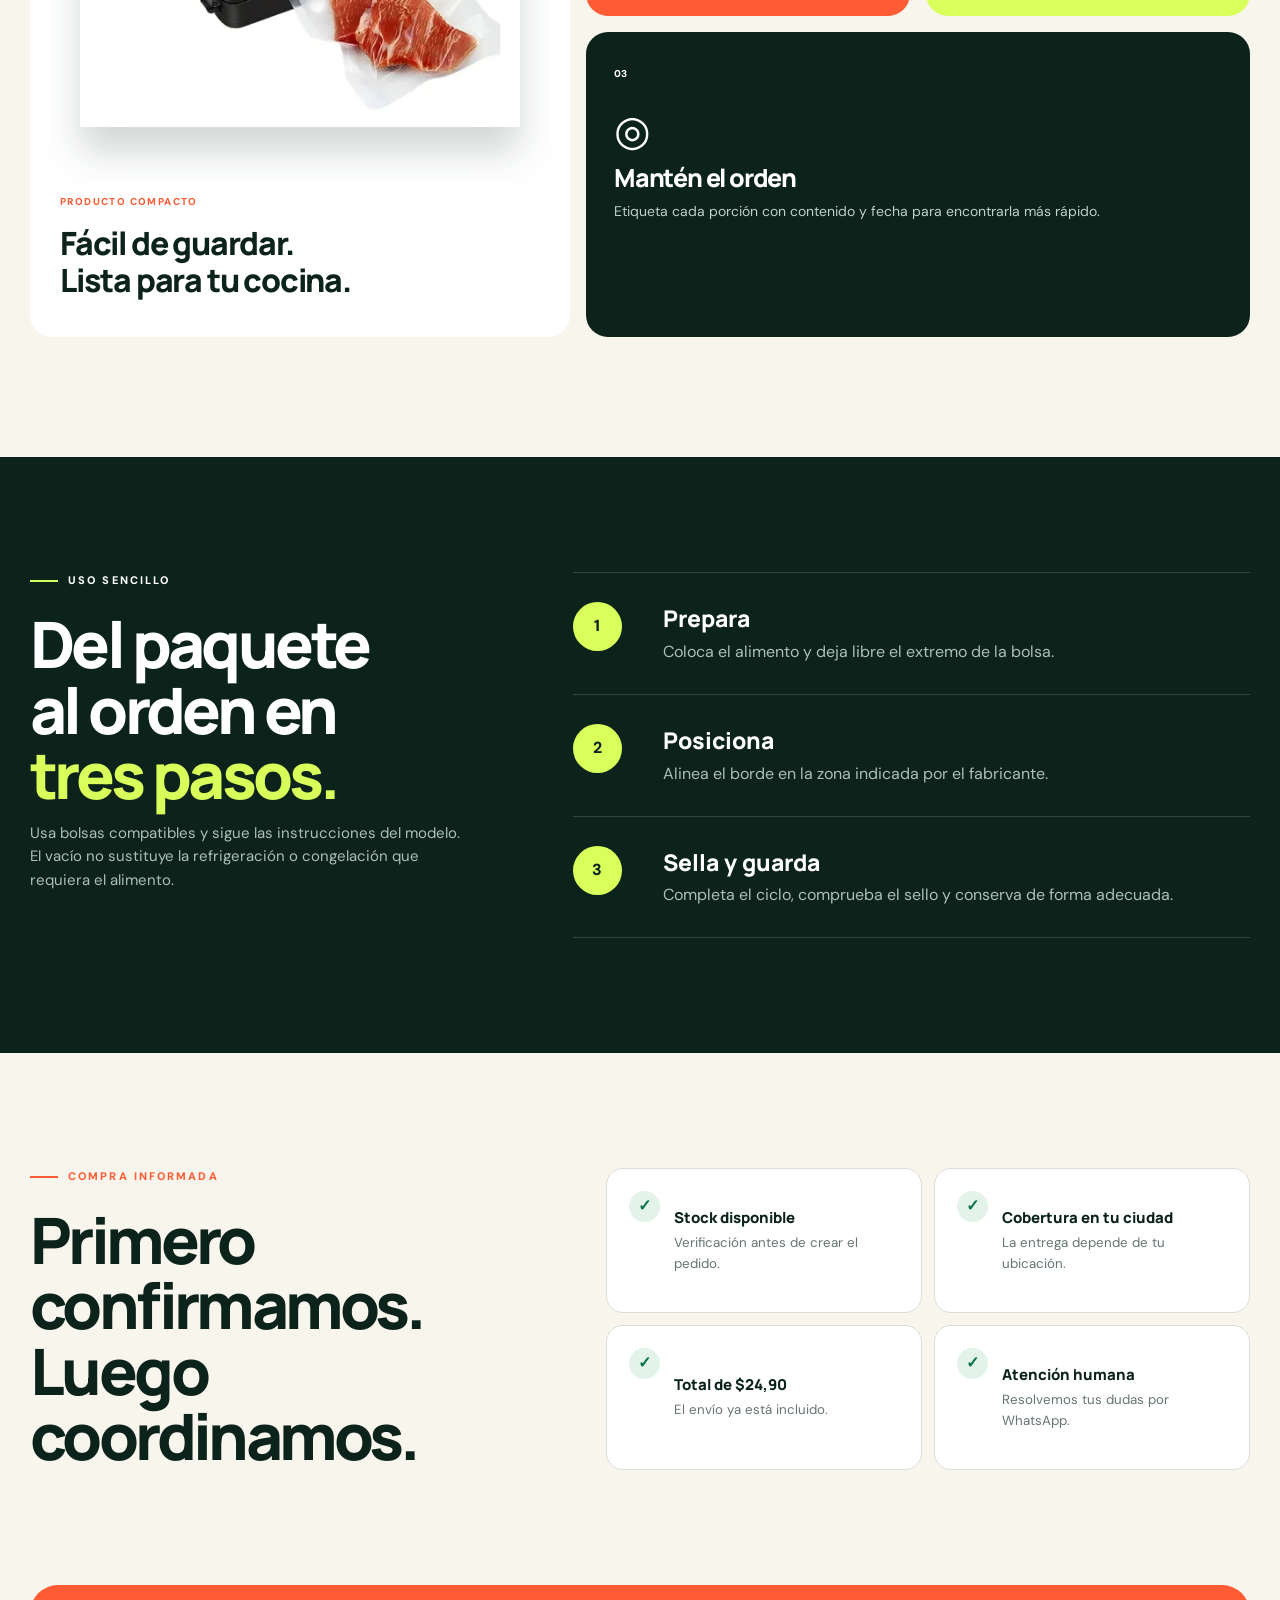
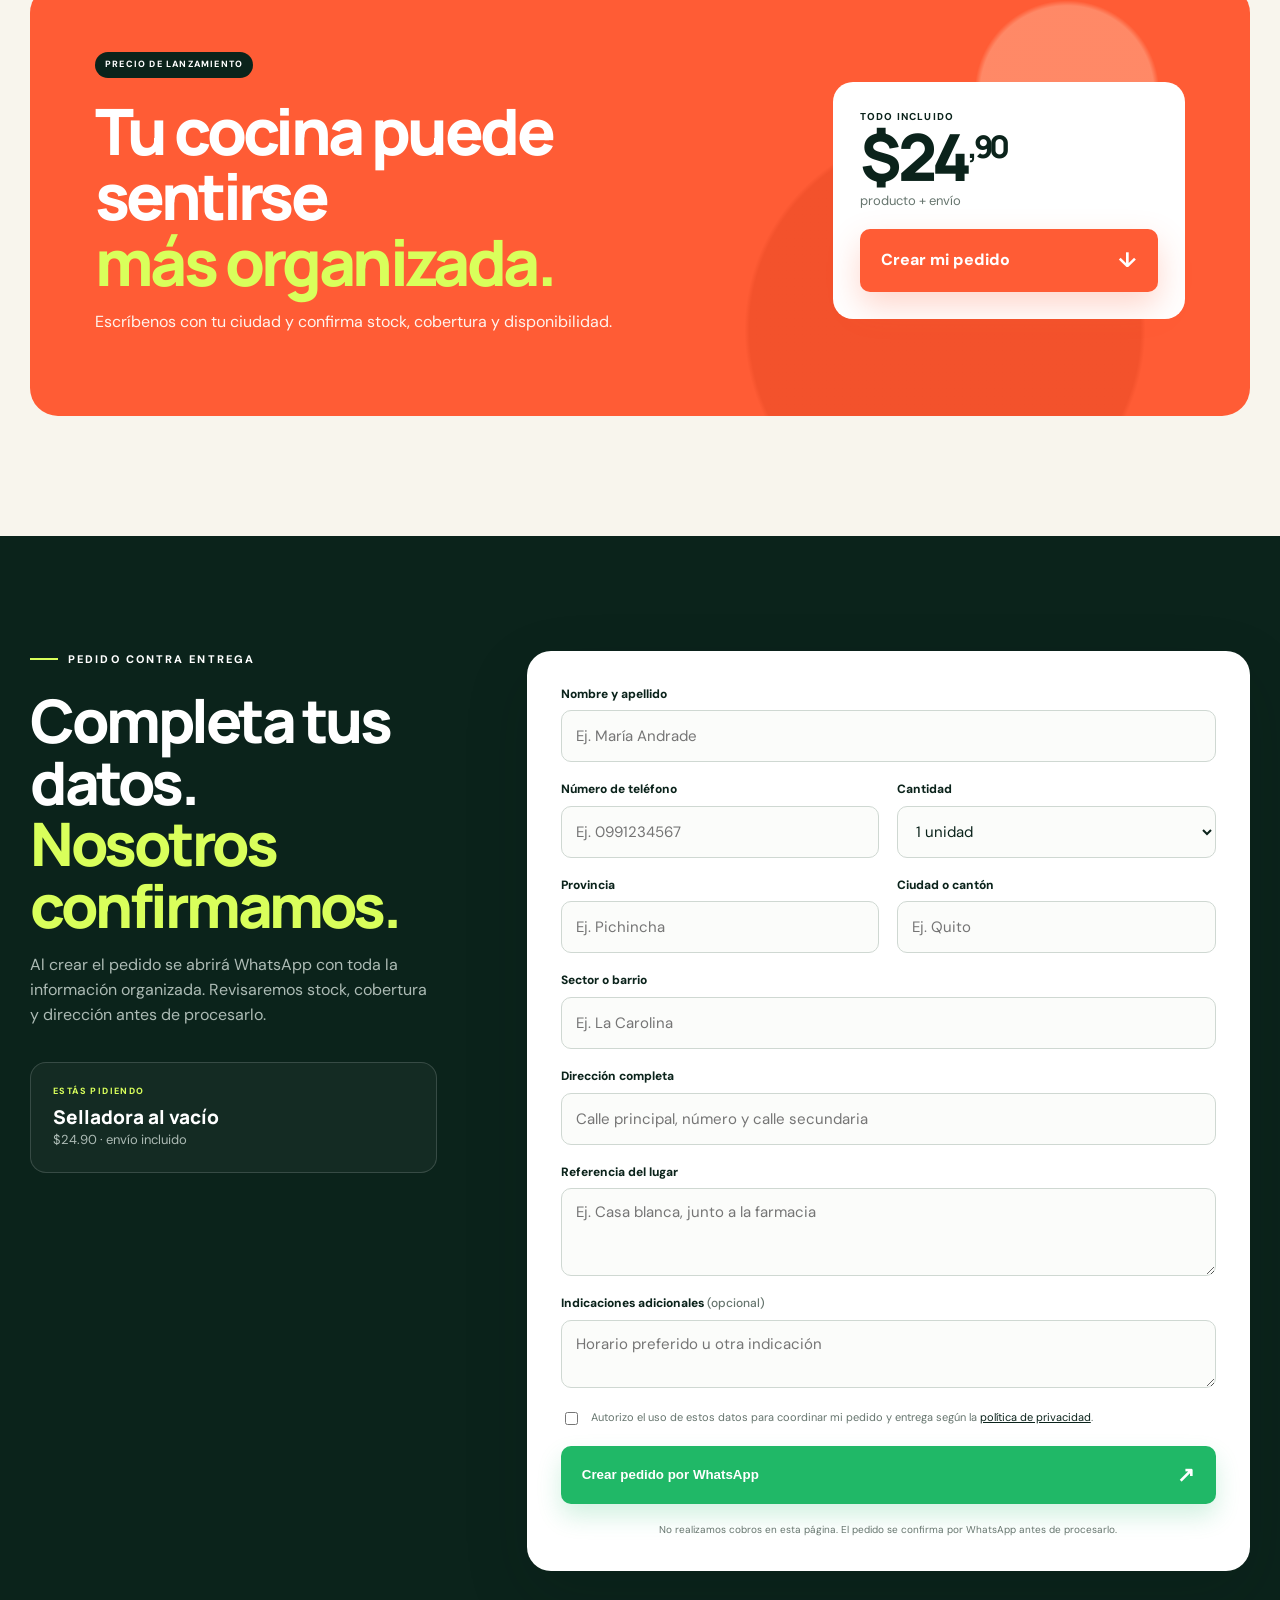
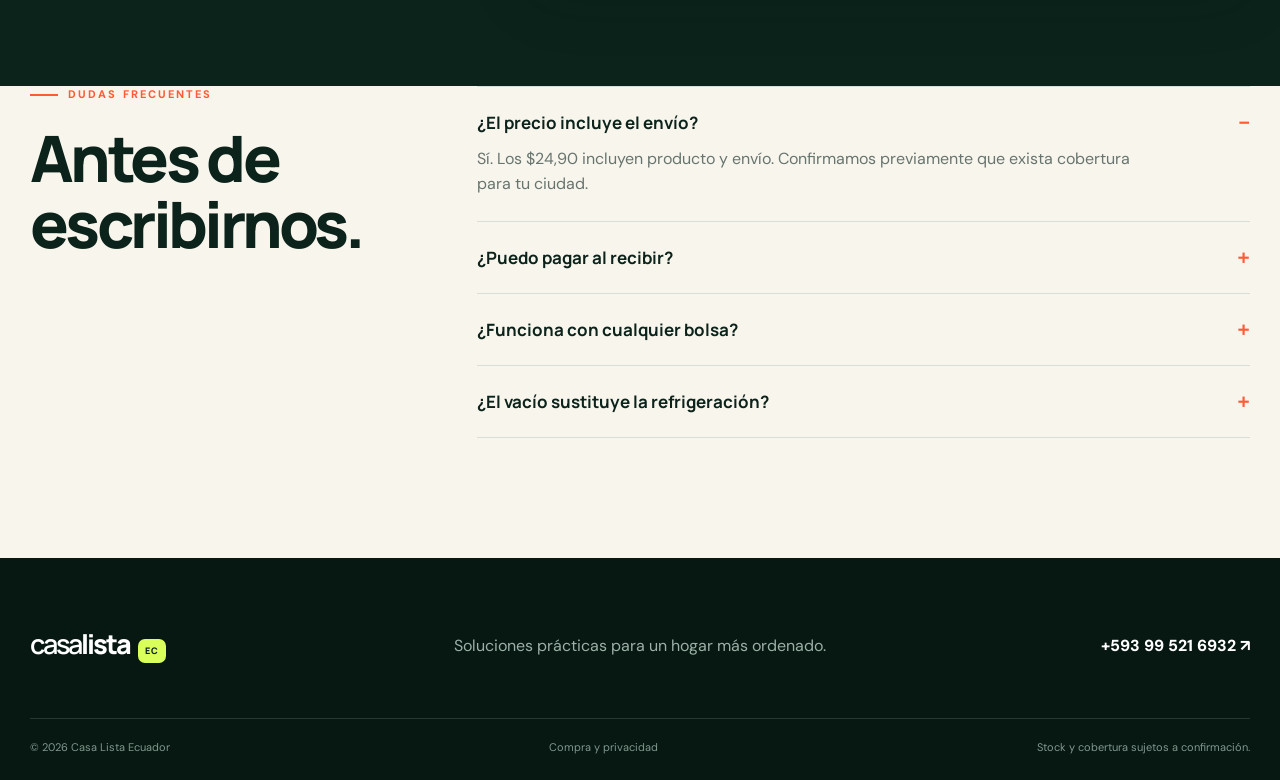
==== commit 9983a926: "Remove supplier references from storefront" ====
--- a/index.html
+++ b/index.html
@@ -89,7 +89,7 @@
 
     <section class="conversion shell" id="pedido">
       <div class="conversion-bg"></div>
-      <div class="conversion-copy"><span class="offer-tag">PRECIO DE LANZAMIENTO</span><h2>Tu cocina puede sentirse<br><em>más organizada.</em></h2><p>Escríbenos con tu ciudad y confirma stock, cobertura y forma de pago.</p></div>
+      <div class="conversion-copy"><span class="offer-tag">PRECIO DE LANZAMIENTO</span><h2>Tu cocina puede sentirse<br><em>más organizada.</em></h2><p>Escríbenos con tu ciudad y confirma stock, cobertura y disponibilidad.</p></div>
       <div class="conversion-price"><small>TODO INCLUIDO</small><b>$24<sup>,90</sup></b><span>producto + envío</span><a class="button button-main" href="#formulario-pedido">Crear mi pedido <strong>↓</strong></a></div>
     </section>
 
@@ -98,10 +98,10 @@
         <div class="order-intro">
           <p class="eyebrow light"><span></span> PEDIDO CONTRA ENTREGA</p>
           <h2>Completa tus datos.<br><em>Nosotros confirmamos.</em></h2>
-          <p>Al crear el pedido se abrirá WhatsApp con toda la información organizada. Revisaremos stock, cobertura y dirección antes de ingresarlo en Dropi.</p>
+          <p>Al crear el pedido se abrirá WhatsApp con toda la información organizada. Revisaremos stock, cobertura y dirección antes de procesarlo.</p>
           <div class="order-summary"><small>ESTÁS PIDIENDO</small><b>Selladora al vacío</b><span>$24.90 · envío incluido</span></div>
         </div>
-        <form class="order-form" data-product="Selladora al vacío" data-price="24.90" data-dropi-id="134218">
+        <form class="order-form" data-product="Selladora al vacío" data-price="24.90" data-product-id="134218">
           <div class="field full"><label for="nombre-134218">Nombre y apellido</label><input id="nombre-134218" name="nombre" type="text" autocomplete="name" placeholder="Ej. María Andrade" minlength="3" required></div>
           <div class="field"><label for="telefono-134218">Número de teléfono</label><input id="telefono-134218" name="telefono" type="tel" inputmode="tel" autocomplete="tel" placeholder="Ej. 0991234567" pattern="[0-9+ ]{9,15}" required></div>
           <div class="field"><label for="cantidad-134218">Cantidad</label><select id="cantidad-134218" name="cantidad" required><option value="1">1 unidad</option><option value="2">2 unidades</option><option value="3">3 unidades</option></select></div>
@@ -113,7 +113,7 @@
           <div class="field full"><label for="indicaciones-134218">Indicaciones adicionales <span>(opcional)</span></label><textarea id="indicaciones-134218" name="indicaciones" rows="2" placeholder="Horario preferido u otra indicación"></textarea></div>
           <label class="consent"><input type="checkbox" required><span>Autorizo el uso de estos datos para coordinar mi pedido y entrega según la <a href="privacidad.html">política de privacidad</a>.</span></label>
           <button class="button order-submit" type="submit"><span>Crear pedido por WhatsApp</span><b>↗</b></button>
-          <p class="form-note">No realizamos cobros en esta página. El pedido se confirma por WhatsApp antes de ingresarlo en Dropi.</p>
+          <p class="form-note">No realizamos cobros en esta página. El pedido se confirma por WhatsApp antes de procesarlo.</p>
         </form>
       </div>
     </section>
